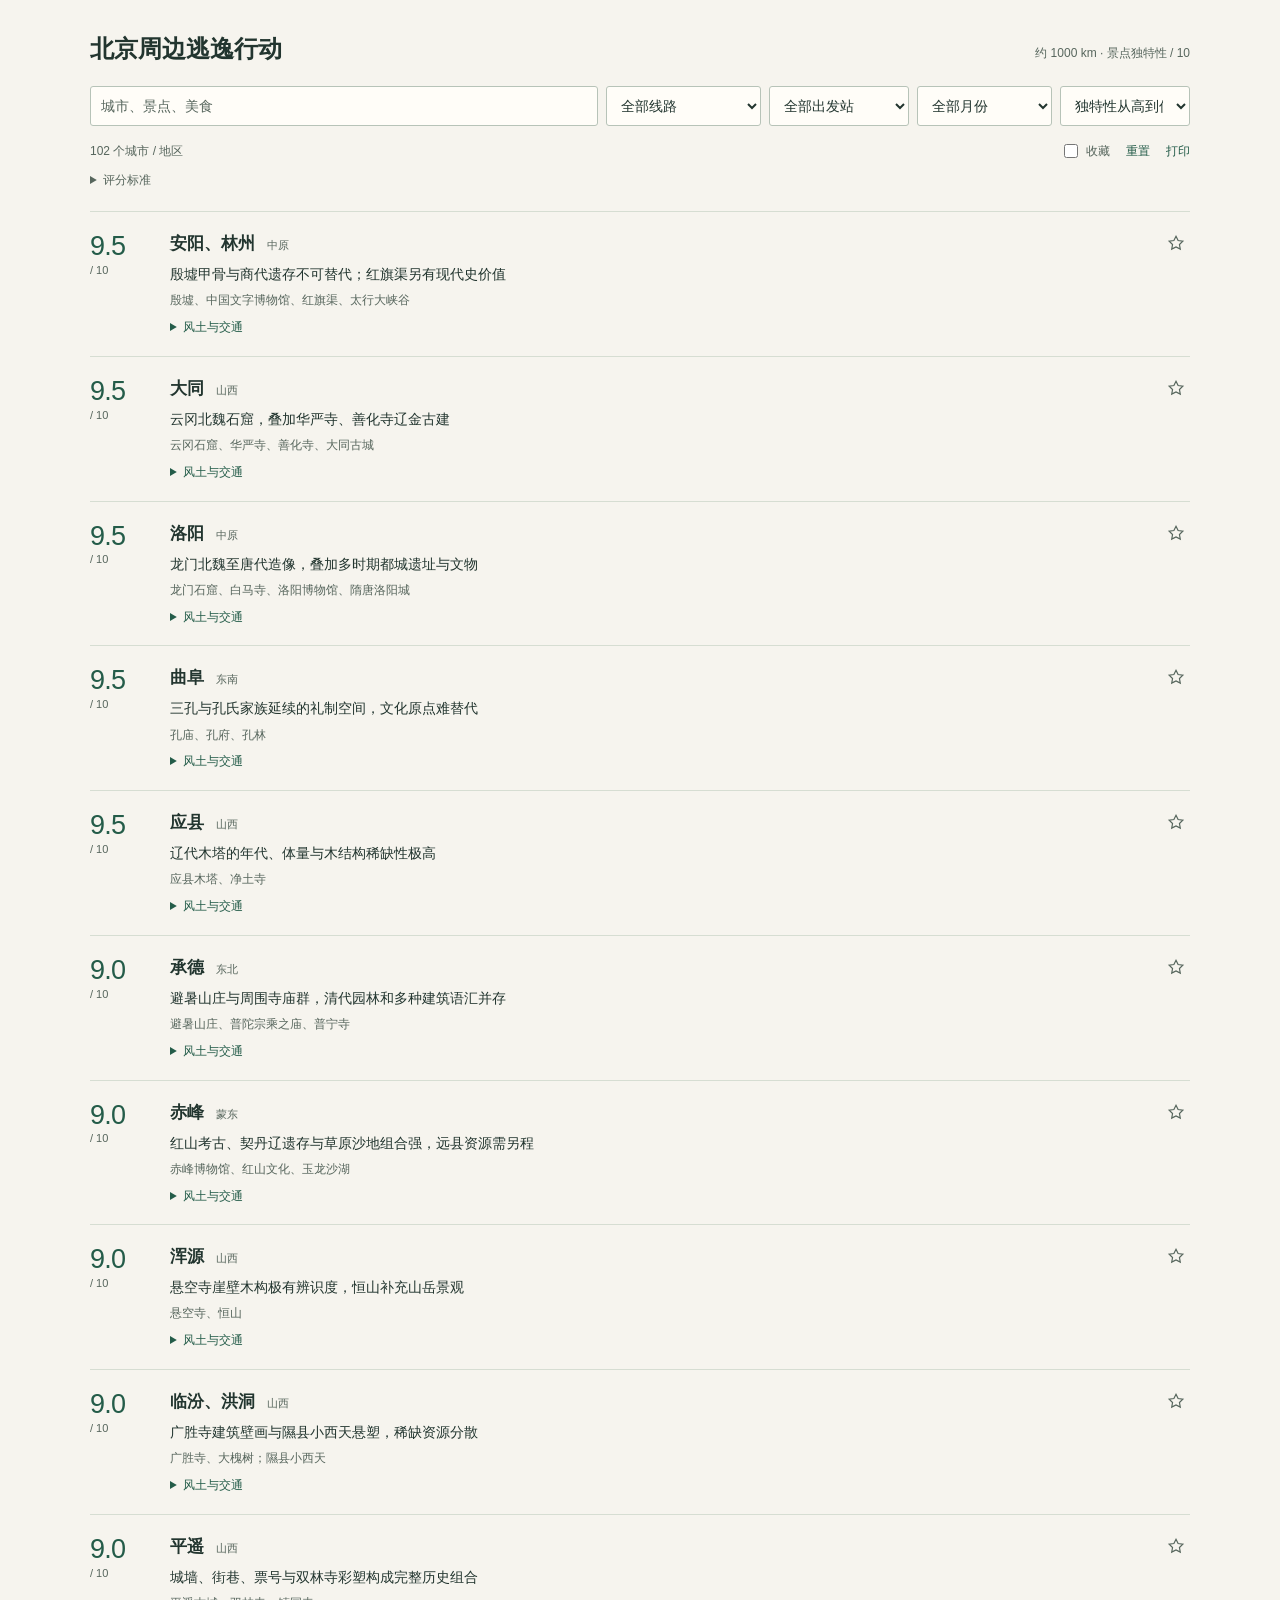
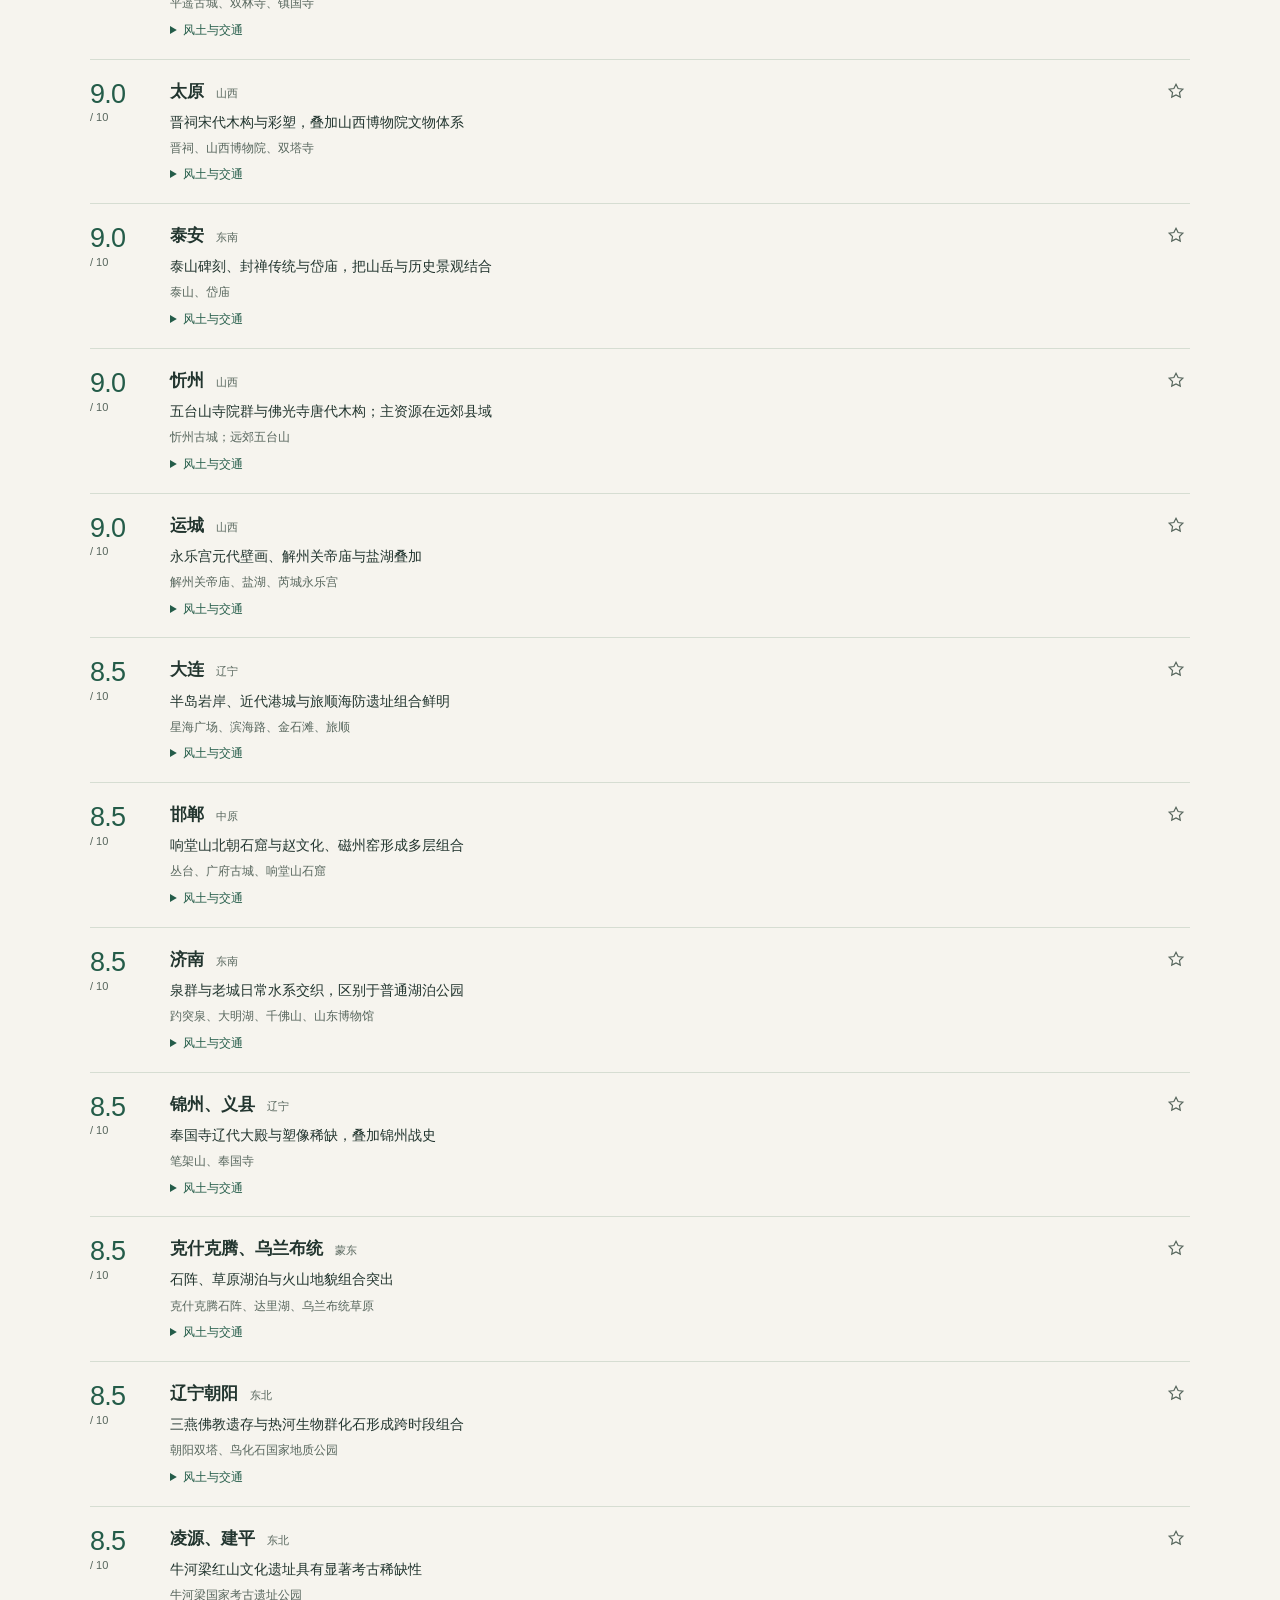
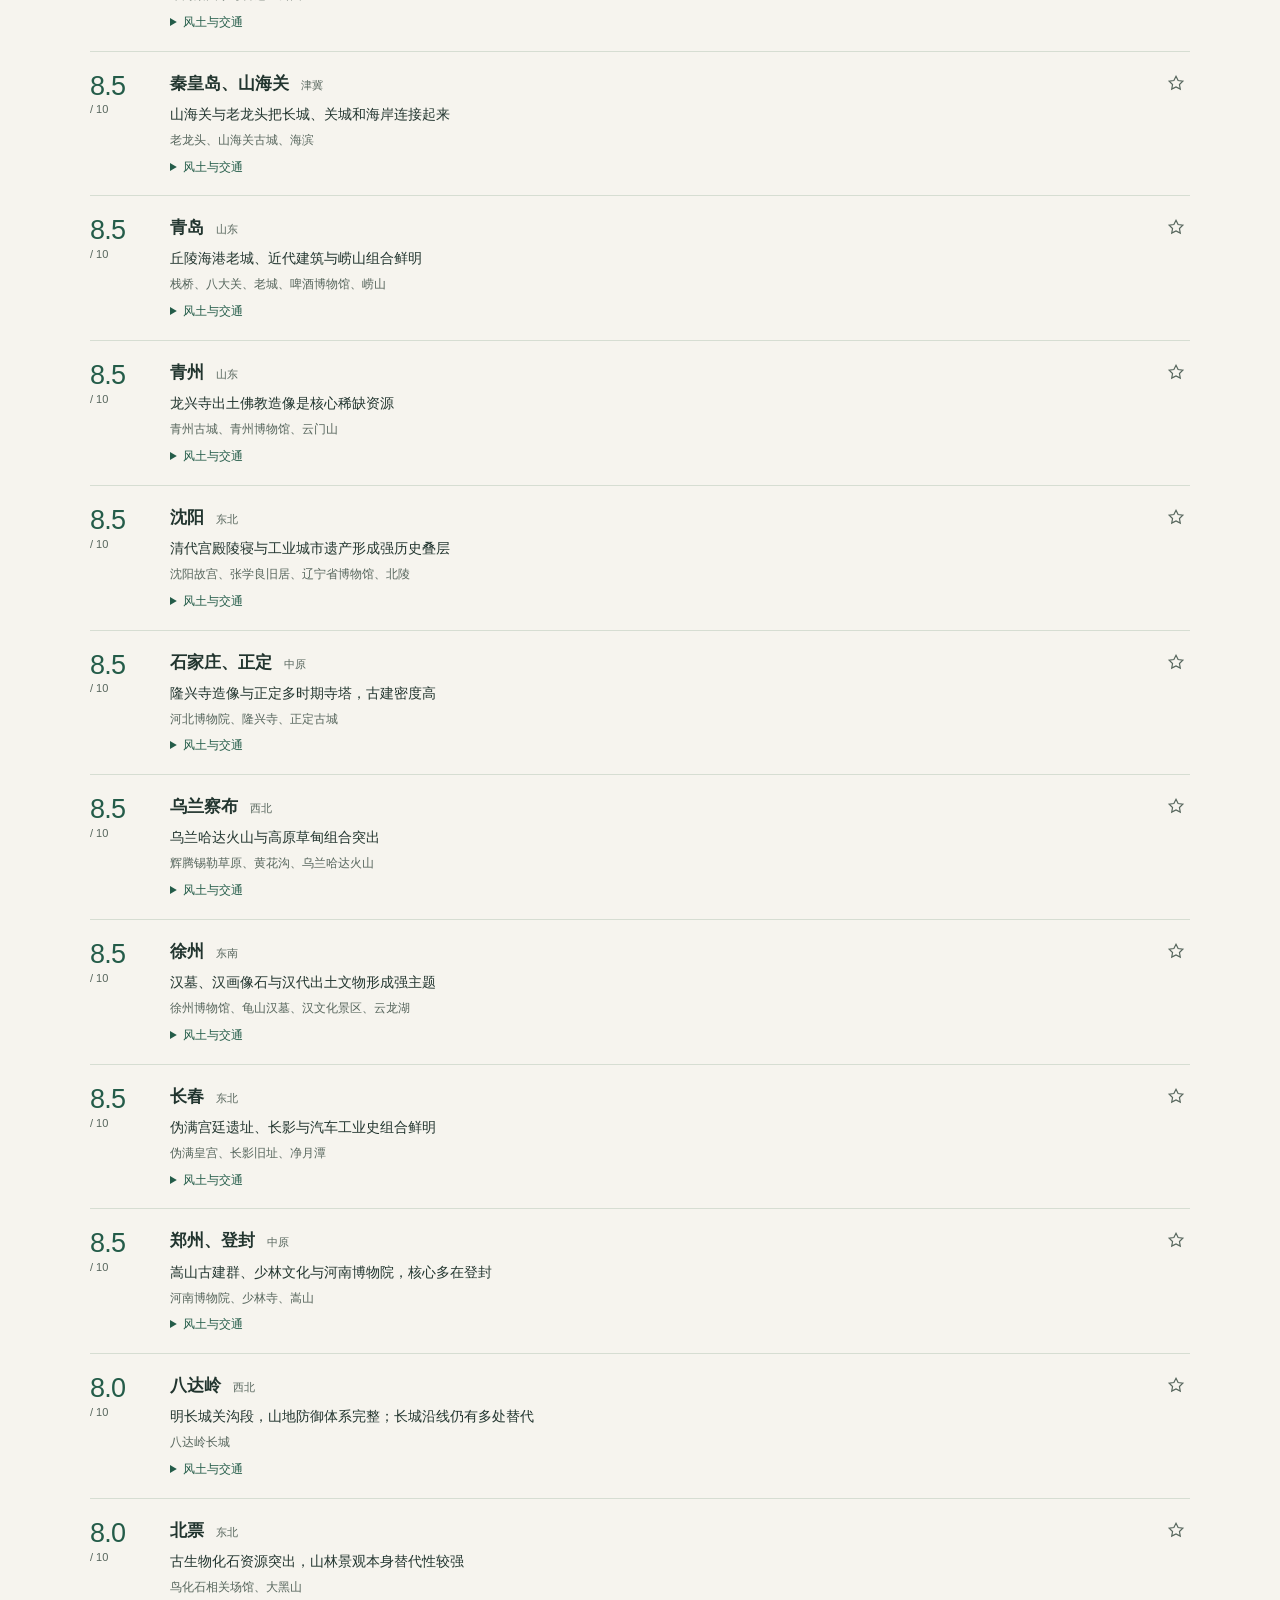
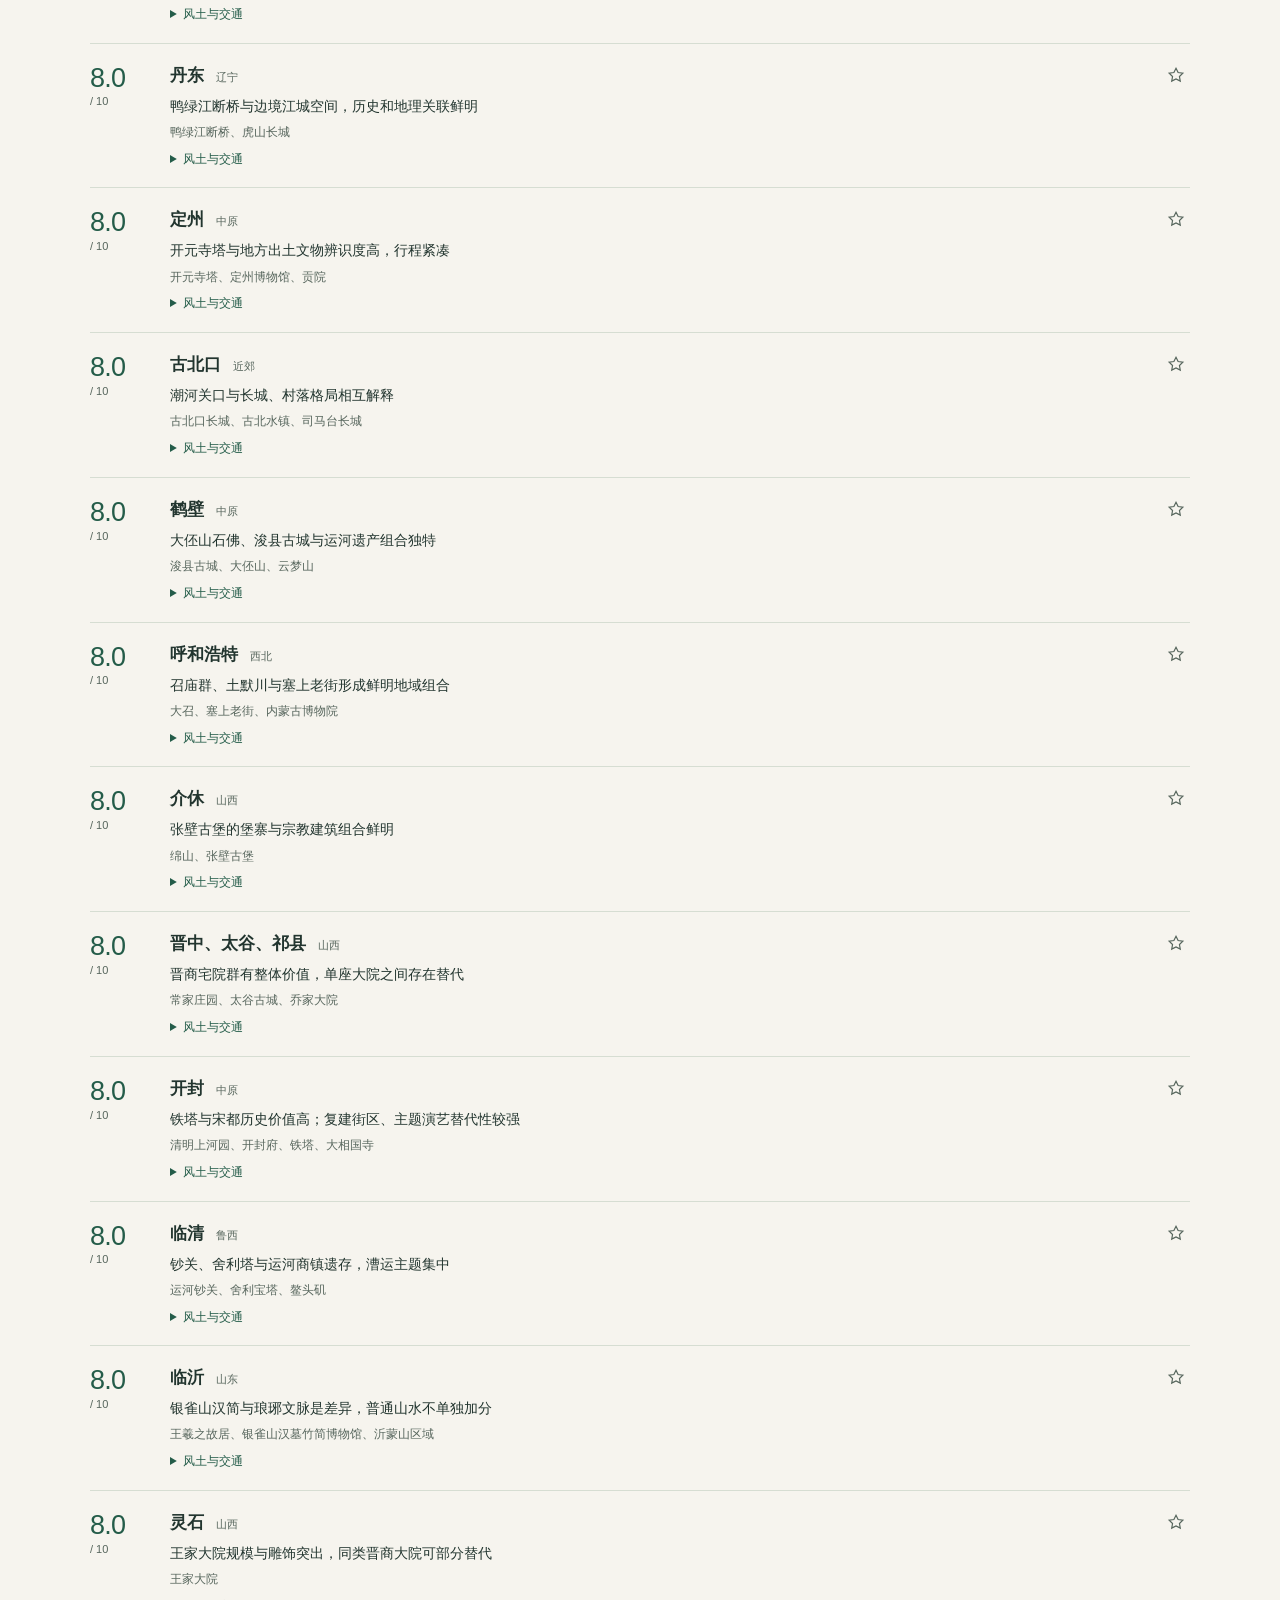
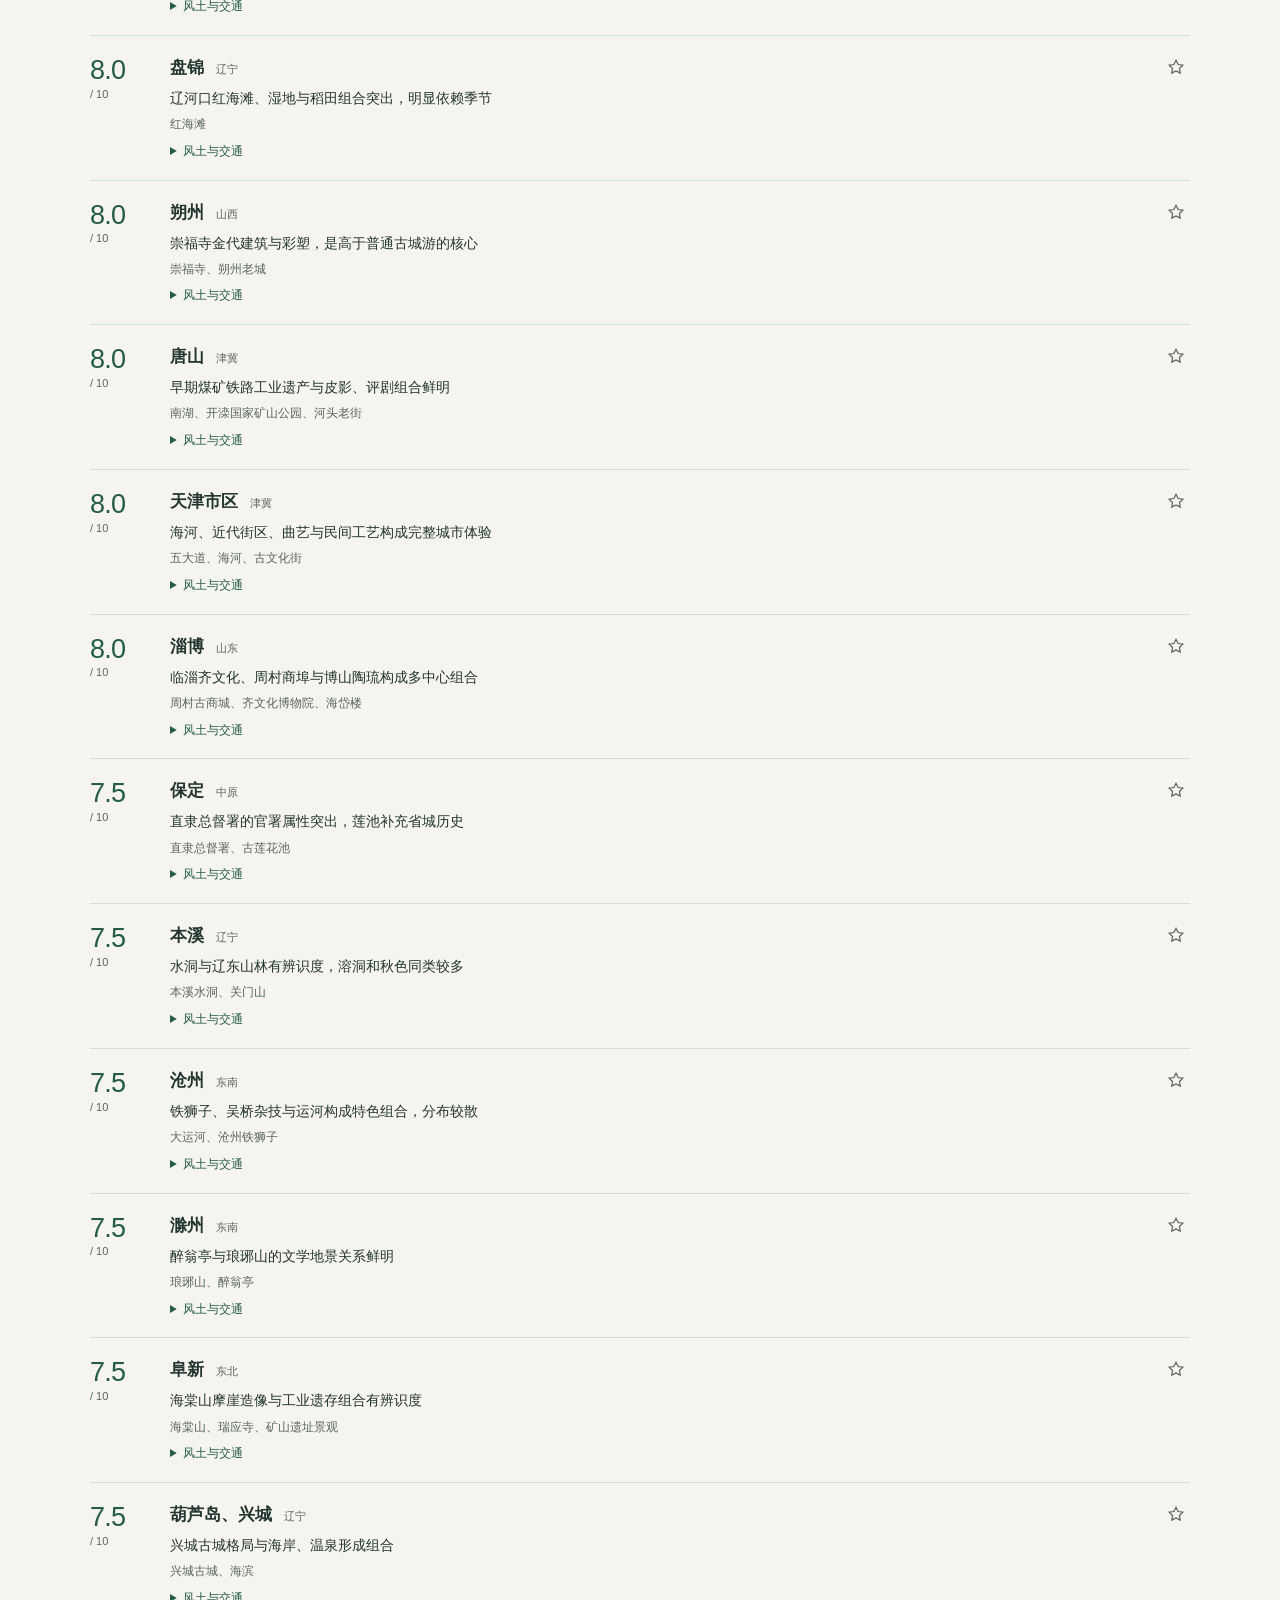
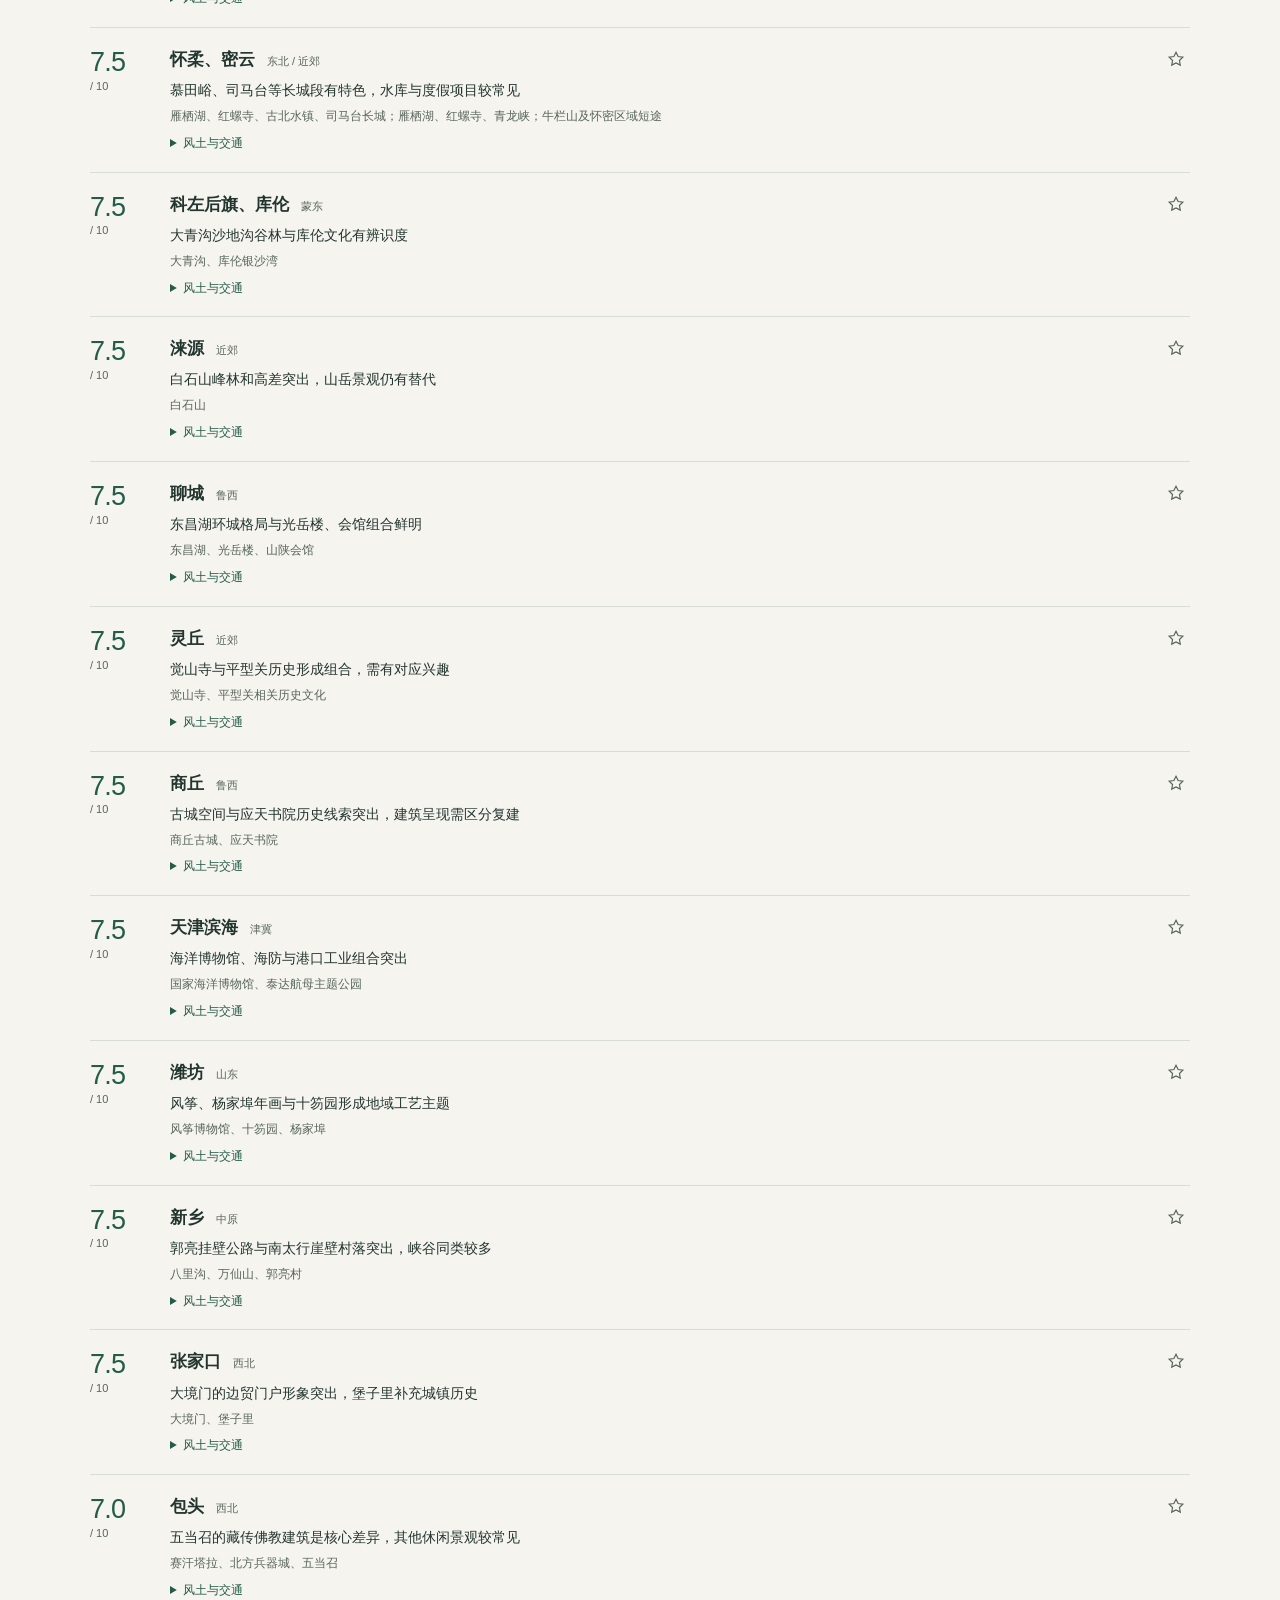
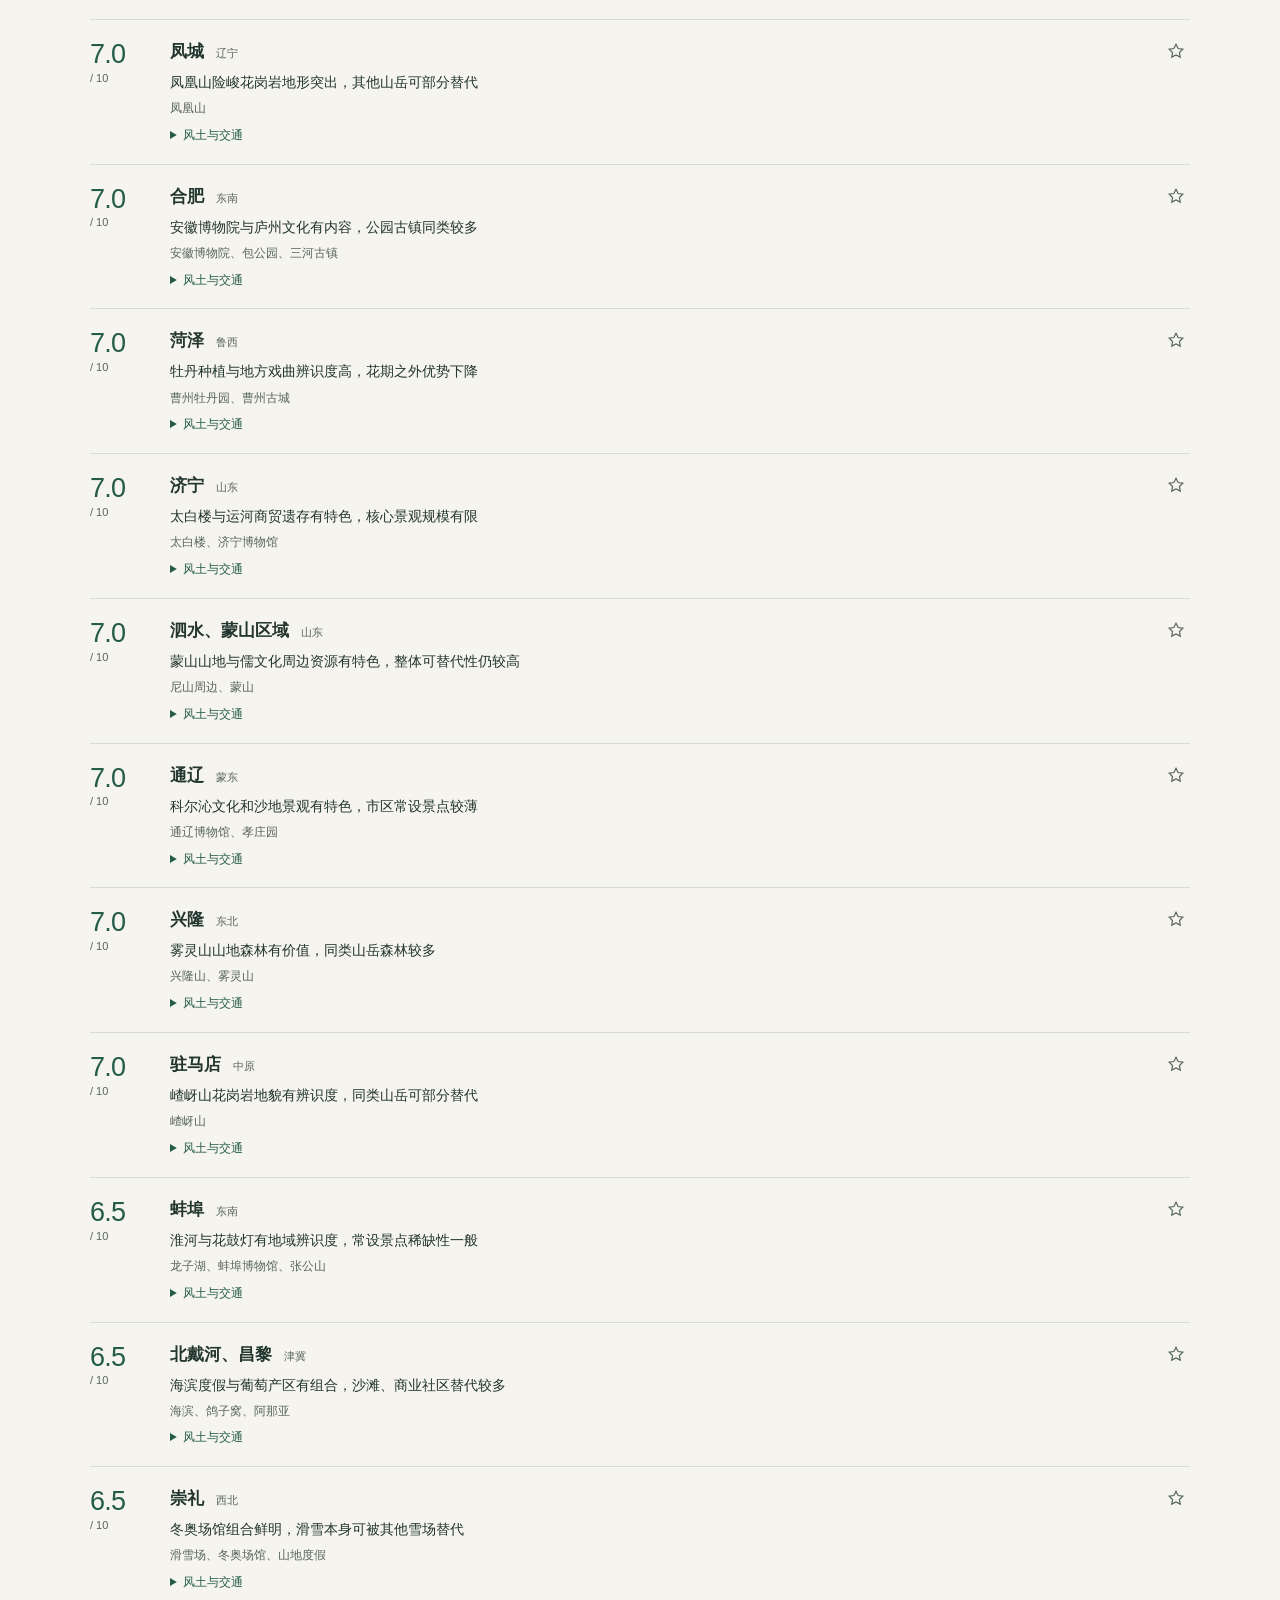
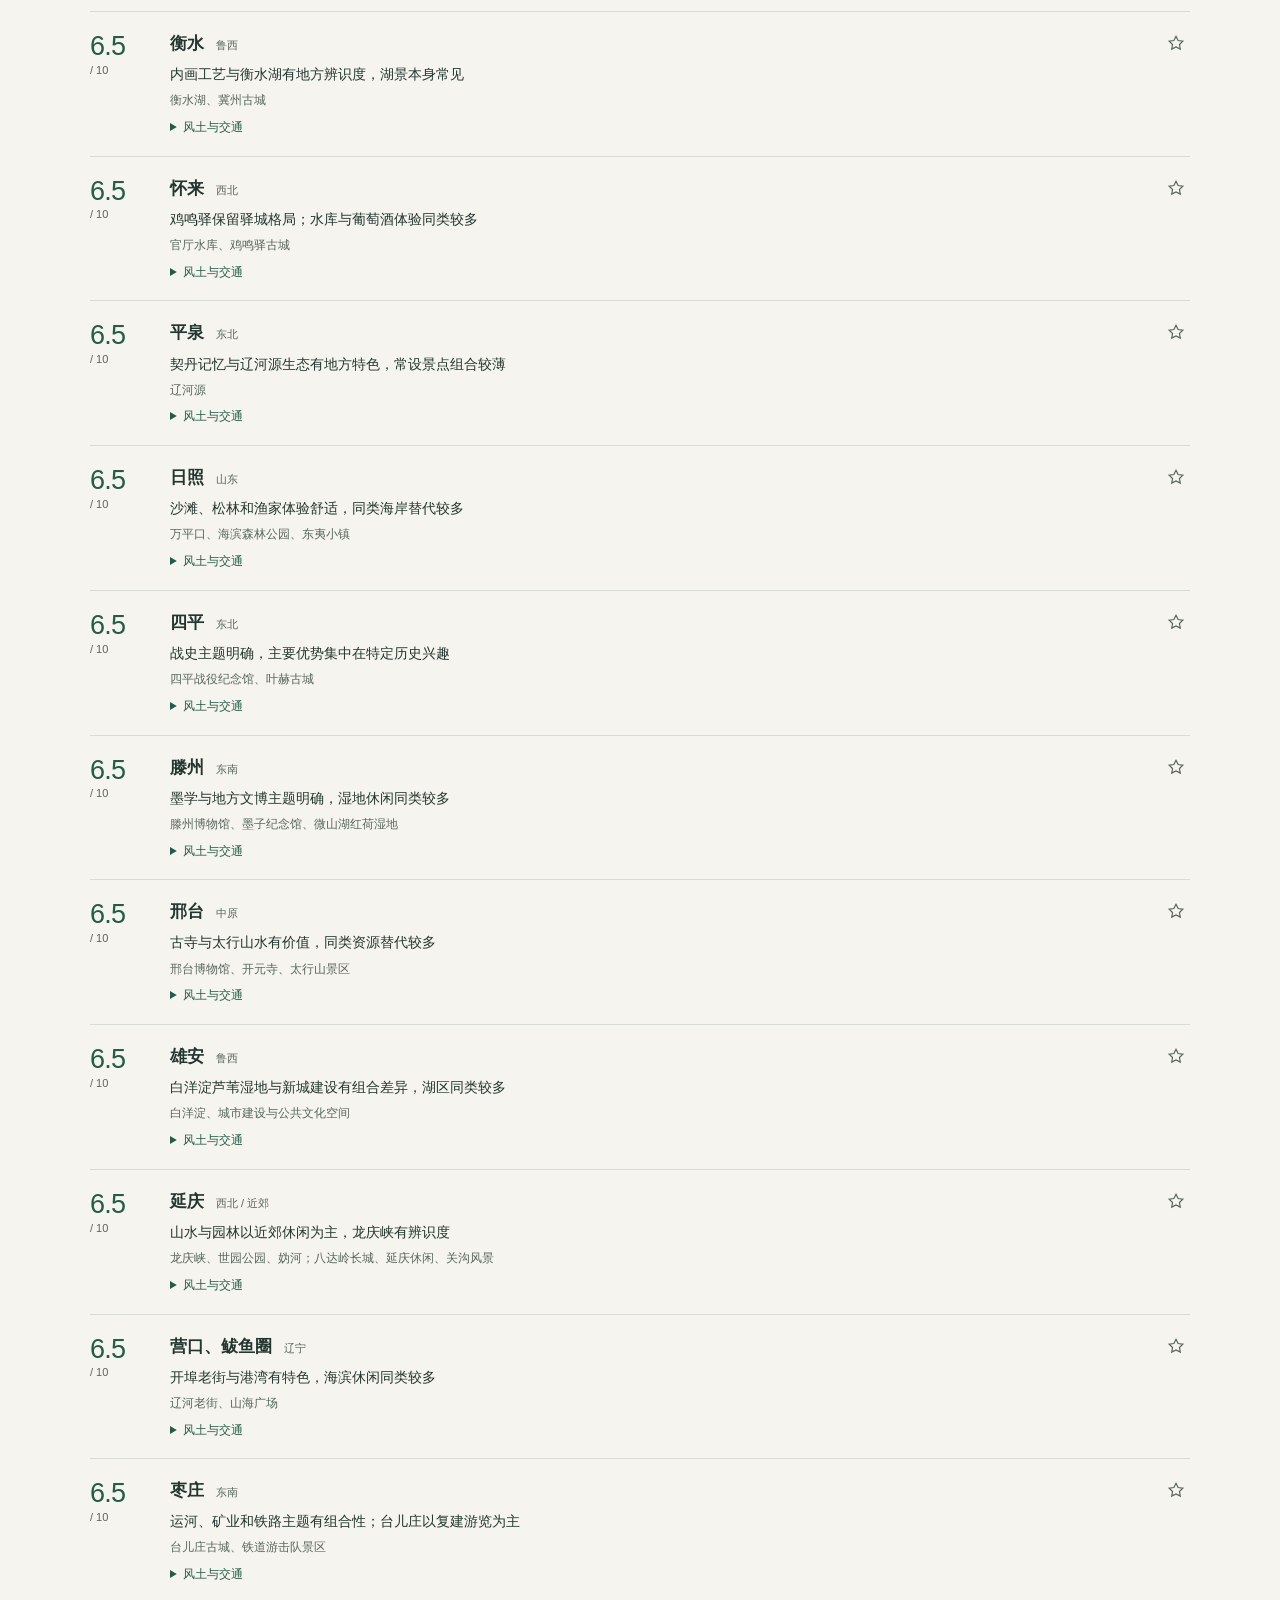
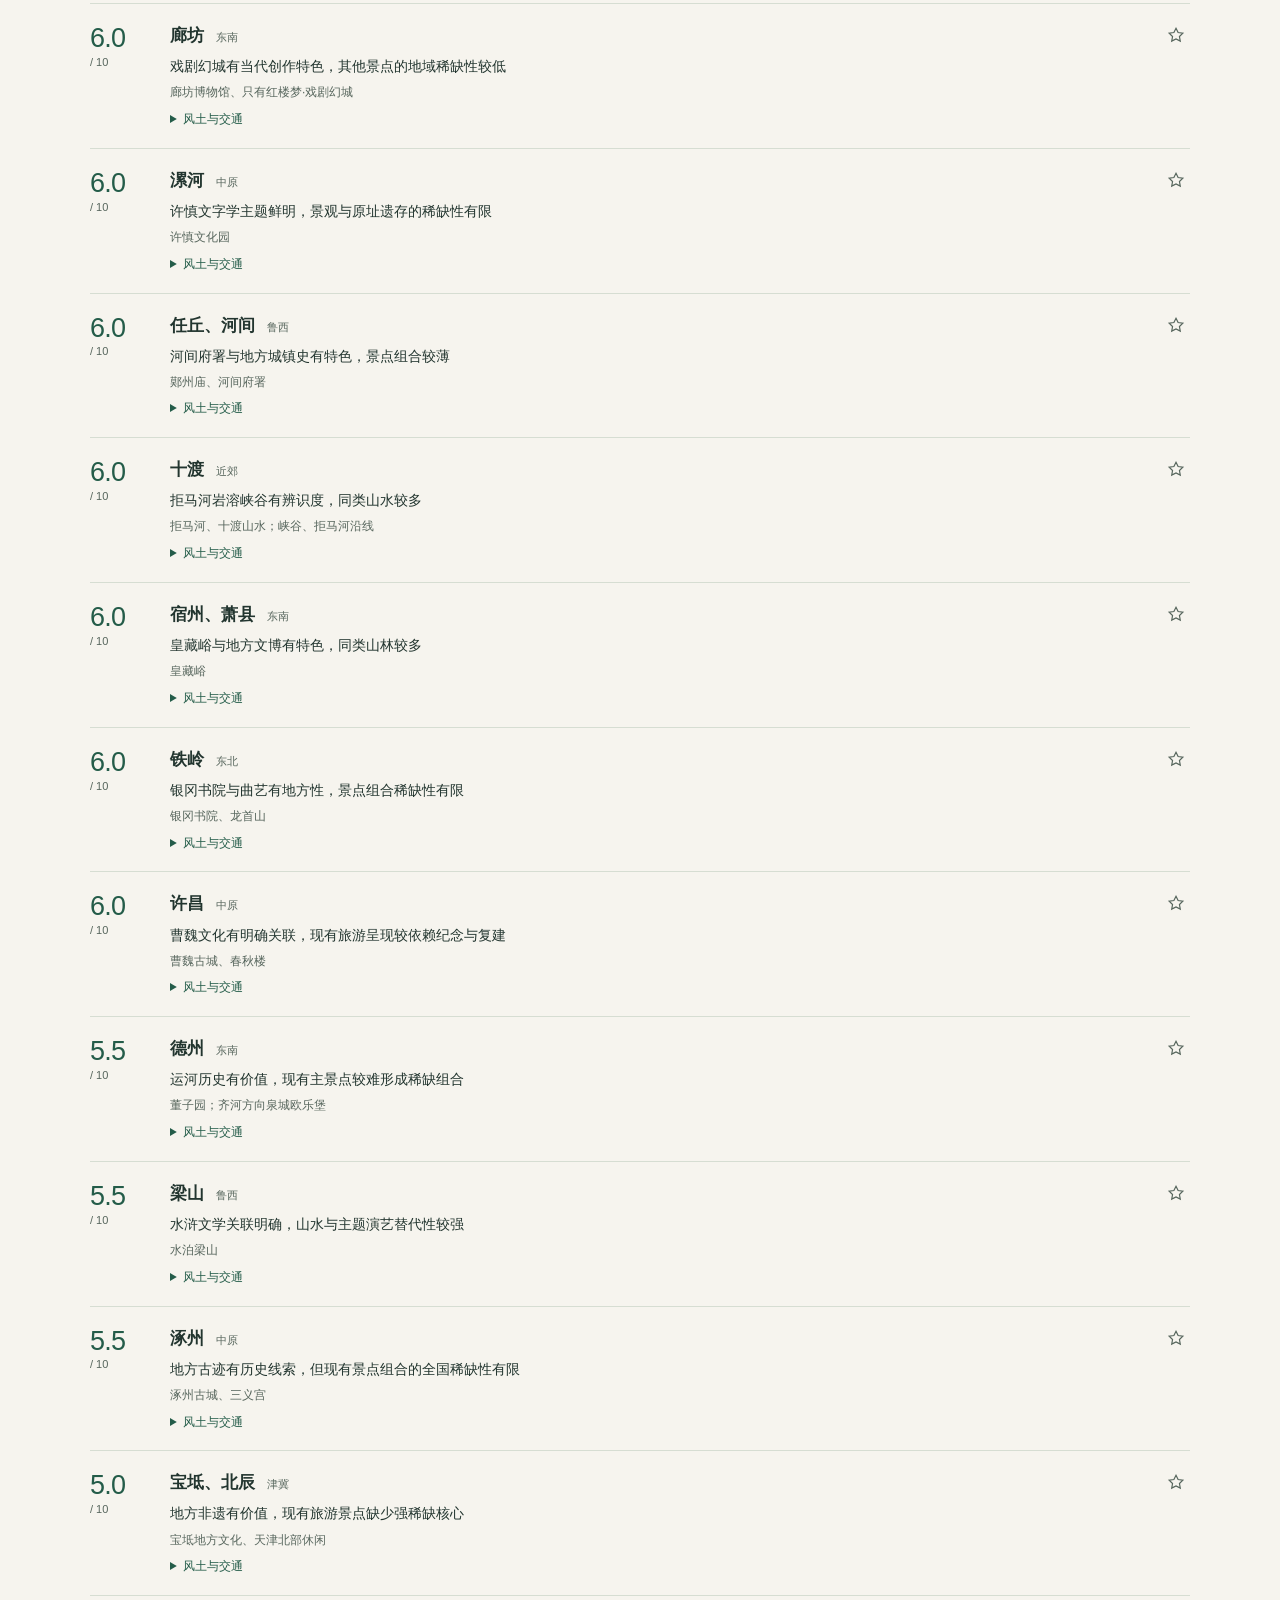
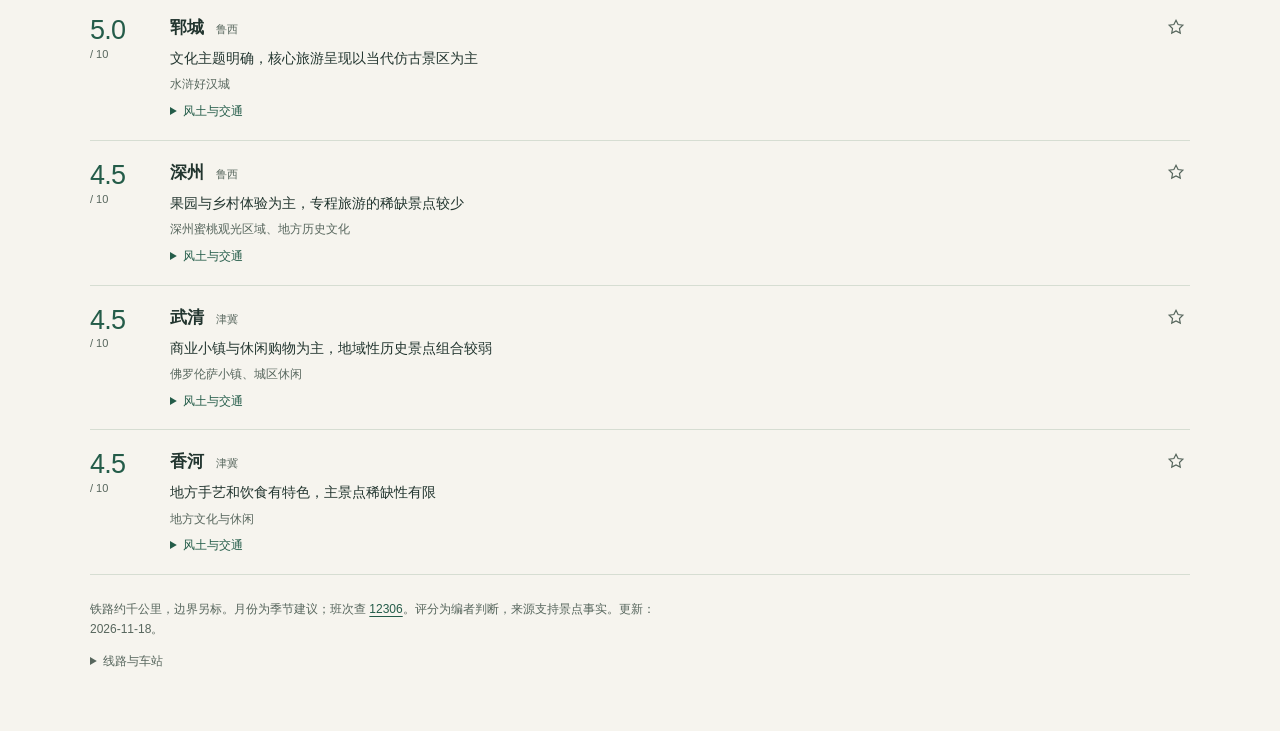
==== index.html @ 6886456e "Publish Beijing Escape Plan travel guide" ====
<!doctype html>
<html lang="zh-CN"><head><meta charset="utf-8"><meta name="viewport" content="width=device-width,initial-scale=1"><title>北京周边逃逸行动 · 景点评分</title><style>
:root{--paper:#f6f4ee;--ink:#22352f;--muted:#57665d;--line:#d6ddd2;--green:#245c49}*{box-sizing:border-box}body{margin:0;background:var(--paper);color:var(--ink);font:14px/1.65 "Microsoft YaHei","PingFang SC",sans-serif}::selection{background:#c7dfb9}a{color:var(--green);text-underline-offset:3px}button,input,select{font:inherit;color:inherit}button{cursor:pointer}button:focus-visible,a:focus-visible,input:focus-visible,select:focus-visible,summary:focus-visible{outline:2px solid #995024;outline-offset:3px}main{max-width:1160px;padding:32px 30px 60px;margin:auto}header{display:flex;align-items:baseline;justify-content:space-between;gap:12px;margin-bottom:20px}h1{font-size:24px;line-height:1.4;margin:0;font-weight:600}header p{color:var(--muted);font-size:12px;margin:0;white-space:nowrap}.filters{display:grid;grid-template-columns:minmax(180px,1fr) 155px 140px 135px 130px;gap:8px}input,select{width:100%;min-width:0;height:40px;border:1px solid #b7c3b8;border-radius:3px;padding:0 10px;background:#fffdf8}input::placeholder{color:var(--muted)}.bar{display:flex;gap:16px;align-items:center;justify-content:space-between;margin:12px 0 6px;color:var(--muted);font-size:12px}.actions{display:flex;align-items:center;gap:16px;flex-wrap:wrap}.actions button{background:none;border:0;padding:4px 0;color:var(--green)}.actions label{display:flex;align-items:center;gap:5px}.actions input{width:14px;height:14px;accent-color:var(--green)}.method{margin:0 0 20px;color:var(--muted);font-size:12px}.method summary{cursor:pointer;width:fit-content}.method p{max-width:80ch;margin:10px 0}.results{border-top:1px solid var(--line)}.place{display:grid;grid-template-columns:64px minmax(0,1fr) 28px;gap:16px;padding:18px 0;border-bottom:1px solid var(--line)}.score{font-size:27px;line-height:1.25;font-variant-numeric:tabular-nums;letter-spacing:-.03em;color:var(--green)}.score small{display:block;font-size:11px;color:var(--muted);letter-spacing:0}.heading{display:flex;gap:12px;align-items:baseline;flex-wrap:wrap}.heading h2{font-size:17px;margin:0;font-weight:600}.heading span{font-size:11px;color:var(--muted)}.reason{margin:5px 0;color:var(--ink)}.sights{font-size:12px;color:var(--muted);margin:4px 0}.star{border:0;background:none;color:var(--muted);width:28px;height:32px;padding:4px}.star svg{width:18px;height:18px;fill:none;stroke:currentColor;stroke-width:1.6}.star[aria-pressed=true]{color:var(--green)}.star[aria-pressed=true] svg{fill:currentColor}.detail{margin-top:7px;font-size:12px}.detail>summary{color:var(--green);cursor:pointer;width:fit-content}.facts{display:grid;grid-template-columns:1fr 1fr;gap:12px 24px;margin:14px 0}.facts div{min-width:0}.facts dt{color:var(--muted);margin-bottom:3px;font-size:11px}.facts dd{margin:0}.transport{padding:10px 0;border-top:1px solid var(--line);color:var(--muted)}.transport p{margin:4px 0}.refs{margin:10px 0 0;color:var(--muted)}.refs a{margin-right:12px;display:inline-block}.edge{color:#874b26}.empty{padding:40px 0;text-align:center;color:var(--muted)}footer{font-size:12px;color:var(--muted);margin-top:25px}footer details{margin-top:12px}footer summary{cursor:pointer;width:fit-content}.station-list{display:grid;grid-template-columns:1fr 1fr;gap:10px 24px;margin:15px 0}footer p{max-width:85ch}.route-line{margin:10px 0}.route-line strong{display:block}button,summary{touch-action:manipulation}[hidden]{display:none!important}
@media(max-width:850px){.filters{grid-template-columns:repeat(2,minmax(0,1fr))}.filters input{grid-column:1/-1}.filters select:last-child{grid-column:1/-1}.bar{align-items:start}.actions{gap:10px}main{padding:24px 20px 40px}}
@media(max-width:520px){main{padding:20px 16px 35px}header{display:block}h1{font-size:21px}header p{margin-top:5px}.place{grid-template-columns:45px minmax(0,1fr) 24px;gap:10px;padding:16px 0}.score{font-size:24px}.heading h2{font-size:16px}.heading{gap:4px 10px}.reason{font-size:13px}.facts,.station-list{grid-template-columns:1fr}.bar{gap:8px;flex-wrap:wrap}.actions{gap:12px}.sights{line-height:1.8}}
@media print{main{padding:0}.filters,.bar,.star,.method{display:none}.place{break-inside:avoid}.score{font-size:22px}.detail{font-size:11px}footer{font-size:10px}body{background:#fff}}
</style></head><body><main><header><h1>北京周边逃逸行动</h1><p>约 1000 km · 景点独特性 / 10</p></header>
<div class="filters"><input id="q" type="search" aria-label="搜索城市、景点、美食" placeholder="城市、景点、美食"><select id="route" aria-label="线路"><option value="">全部线路</option></select><select id="station" aria-label="北京出发站"><option value="">全部出发站</option></select><select id="month" aria-label="建议出游月份"><option value="">全部月份</option></select><select id="sort" aria-label="排序"><option value="score">独特性从高到低</option><option value="route">按线路排列</option><option value="name">按城市名称</option></select></div>
<div class="bar"><span id="count" role="status" aria-live="polite" tabindex="-1"></span><div class="actions"><label><input id="saved" type="checkbox">收藏</label><button id="reset">重置</button><button id="print">打印</button></div></div>
<details class="method"><summary>评分标准</summary><p>主观评分：看景点稀缺性、原真性与地域辨识度。9—10：很难替代；7—8.5：特色鲜明；5—6.5：同类较多；低于 5：以通用休闲为主。评价范围为本条所列景点，含注明的远郊县域。</p></details>
<div class="results" id="results"></div>
<footer><p>铁路约千公里，边界另标。月份为季节建议；班次查 <a href="https://www.12306.cn/" target="_blank" rel="noopener">12306</a>。评分为编者判断，来源支持景点事实。更新：2026-11-18。</p><details><summary>线路与车站</summary><div id="route-guide"></div><div class="station-list" id="station-guide"></div></details></footer></main>
<script>
const DATA={"updated":"2026-11-18","entries":[{"id":"八达岭","name":"八达岭","aliases":["八达岭"],"score":8.0,"reason":"明长城关沟段，山地防御体系完整；长城沿线仍有多处替代","sights":"八达岭长城","stations":["北京北","清河"],"routes":[0],"stops":["八达岭长城"],"tags":["长城"],"note":"","edge":"","months":[4,5,9,10],"zone":"燕山","fields":{"geo":"关沟山地通道","history":"明长城关隘体系","culture":"","custom":"","food":""},"refs":[["长城历史与文化价值 · 联合国教科文组织","https://whc.unesco.org/en/list/438"]]},{"id":"延庆","name":"延庆","aliases":["延庆","八达岭、延庆"],"score":6.5,"reason":"山水与园林以近郊休闲为主，龙庆峡有辨识度","sights":"龙庆峡、世园公园、妫河；八达岭长城、延庆休闲、关沟风景","stations":["北京北","清河","北京丰台"],"routes":[0,10],"stops":["延庆站 · 京张支线","南口起乘 S2，或京张高铁"],"tags":["山水","长城"],"note":"S2 与高铁的车站、票制不同。","edge":"","months":[4,5,6,9,10],"zone":"燕山","fields":{"geo":"山间盆地与妫水河","history":"长城边地、交通通道与近代京张铁路","culture":"","custom":"","food":""},"refs":[["长城历史与文化价值 · 联合国教科文组织","https://whc.unesco.org/en/list/438"]]},{"id":"怀来","name":"怀来","aliases":["怀来"],"score":6.5,"reason":"鸡鸣驿保留驿城格局；水库与葡萄酒体验同类较多","sights":"官厅水库、鸡鸣驿古城","stations":["北京北","清河"],"routes":[0],"stops":["东花园北、怀来"],"tags":["山水","古城"],"note":"景点分散，按目的地选择下车站。","edge":"","months":[5,6,9,10],"zone":"张北","fields":{"geo":"洋河、桑干河汇入官厅水库一带","history":"鸡鸣驿是观察驿传、商旅行路的入口","culture":"","custom":"","food":"怀涿葡萄酒"},"refs":[["怀涿盆地葡萄酒产区 · 工业和信息化部","https://www.miit.gov.cn/zwgk/zcwj/wjfb/tz/art/2025/art_9649be20ff964d0cb8b1b8eaed818ca4.html"],["张家口各县食品类非遗展销 · 长城网","https://zjk.hebccw.cn/system/2025/09/09/102102168.shtml"]]},{"id":"张家口","name":"张家口","aliases":["张家口"],"score":7.5,"reason":"大境门的边贸门户形象突出，堡子里补充城镇历史","sights":"大境门、堡子里","stations":["北京北","清河"],"routes":[0],"stops":["张家口"],"tags":["长城","古城"],"note":"","edge":"","months":[6,7,8,9],"zone":"张北","fields":{"geo":"坝上高原与坝下河谷相接","history":"大境门与边贸、长城沿线交流密切相关","culture":"","custom":"蔚县剪纸、打树花（蔚县）","food":"莜面、羊肉"},"refs":[["张家口各县食品类非遗展销 · 长城网","https://zjk.hebccw.cn/system/2025/09/09/102102168.shtml"],["河北非遗项目及所属县域 · 河北省文旅厅","https://whly.hebei.gov.cn/c/2019-10-09/558916.html"]]},{"id":"崇礼","name":"崇礼","aliases":["崇礼"],"score":6.5,"reason":"冬奥场馆组合鲜明，滑雪本身可被其他雪场替代","sights":"滑雪场、冬奥场馆、山地度假","stations":["北京北","清河"],"routes":[0],"stops":["太子城、崇礼 · 支线"],"tags":["滑雪","山水"],"note":"","edge":"","months":[1,2,3,6,7,8,12],"zone":"张北","fields":{"geo":"坝上坝下过渡山地","history":"传统山地村落与冬奥建设","culture":"冬奥场馆、山地运动","custom":"","food":""},"refs":[["张家口各县食品类非遗展销 · 长城网","https://zjk.hebccw.cn/system/2025/09/09/102102168.shtml"]]},{"id":"乌兰察布","name":"乌兰察布","aliases":["乌兰察布"],"score":8.5,"reason":"乌兰哈达火山与高原草甸组合突出","sights":"辉腾锡勒草原、黄花沟、乌兰哈达火山","stations":["北京北","清河"],"routes":[0],"stops":["乌兰察布"],"tags":["草原","山水"],"note":"草原、火山远离市区，需安排汽车段。","edge":"","months":[6,7,8,9],"zone":"蒙中","fields":{"geo":"高原草甸、火山与湖盆并存","history":"察哈尔文化与走西口带来的农牧交流","culture":"","custom":"莜面制作","food":"莜面、丰镇月饼、卓资熏鸡"},"refs":[["乌兰察布莜面、月饼与烧麦 · 内蒙古新闻网","https://m.nmgnews.com.cn/msxw/system/2025/03/24/030120000.shtml"],["内蒙古十二盟市风味 · 人民网","https://nm.people.com.cn/n2/2020/0728/c196667-34188354.html"]]},{"id":"呼和浩特","name":"呼和浩特","aliases":["呼和浩特"],"score":8.0,"reason":"召庙群、土默川与塞上老街形成鲜明地域组合","sights":"大召、塞上老街、内蒙古博物院","stations":["北京北","清河"],"routes":[0],"stops":["呼和浩特东、呼和浩特"],"tags":["古建","博物馆"],"note":"","edge":"","months":[5,6,7,8,9,10],"zone":"蒙中","fields":{"geo":"大青山南麓、土默川平原","history":"归化城、绥远城与边地商贸","culture":"召庙文化与农牧交往","custom":"烧麦早餐、奶茶食俗","food":"烧麦、羊杂、焙子、奶茶"},"refs":[["青城美食分类 · 呼和浩特日报","https://static.0471tv.org.cn/rb/pc/con/202306/27/content_30345.html"]]},{"id":"包头","name":"包头","aliases":["包头"],"score":7.0,"reason":"五当召的藏传佛教建筑是核心差异，其他休闲景观较常见","sights":"赛汗塔拉、北方兵器城、五当召","stations":["北京北","清河"],"routes":[0],"stops":["包头、包头东"],"tags":["草原","古建","博物馆"],"note":"五当召在远郊，需另行接驳。","edge":"","months":[5,6,7,8,9],"zone":"蒙中","fields":{"geo":"阴山南侧、黄河沿岸","history":"东河老城、商贸通道与现代工业建设","culture":"黄河商贸与工业城市","custom":"老茶汤制作","food":"老茶汤、莜面"},"refs":[["内蒙古十二盟市风味 · 人民网","https://nm.people.com.cn/n2/2020/0728/c196667-34188354.html"]]},{"id":"大同","name":"大同","aliases":["大同"],"score":9.5,"reason":"云冈北魏石窟，叠加华严寺、善化寺辽金古建","sights":"云冈石窟、华严寺、善化寺、大同古城","stations":["北京北","清河","北京西","北京丰台"],"routes":[1],"stops":["大同南"],"tags":["古建","石窟","古城"],"note":"","edge":"","months":[5,6,7,8,9,10],"zone":"晋地","fields":{"geo":"晋北盆地","history":"北魏平城与辽金西京","culture":"北朝佛教造像、辽金寺院艺术","custom":"","food":"刀削面、什锦火锅、盐煎羊肉"},"refs":[["云冈佛教艺术 · 联合国教科文组织","https://whc.unesco.org/en/list/1039/"],["晋北非遗美食与文化景观 · 大同市文旅局","https://www.dt.gov.cn/dtszf/bumdtq/202602/929149a1788143308ab996ea455fe52e.shtml"]]},{"id":"浑源","name":"浑源","aliases":["浑源"],"score":9.0,"reason":"悬空寺崖壁木构极有辨识度，恒山补充山岳景观","sights":"悬空寺、恒山","stations":["北京北","清河","北京西","北京丰台"],"routes":[1],"stops":["大同等站转汽车"],"tags":["古建","山水"],"note":"浑源不在大同市区，需县际汽车接驳。","edge":"","months":[5,6,9,10],"zone":"晋地","fields":{"geo":"恒山山麓盆地","history":"悬空寺、恒山与浑源古城形成山城寺相连格局","culture":"","custom":"","food":"浑源凉粉"},"refs":[["晋北非遗美食与文化景观 · 大同市文旅局","https://www.dt.gov.cn/dtszf/bumdtq/202602/929149a1788143308ab996ea455fe52e.shtml"]]},{"id":"应县","name":"应县","aliases":["应县"],"score":9.5,"reason":"辽代木塔的年代、体量与木结构稀缺性极高","sights":"应县木塔、净土寺","stations":["北京北","清河","北京西","北京丰台"],"routes":[1],"stops":["应县西"],"tags":["古建"],"note":"","edge":"","months":[5,6,9,10],"zone":"晋地","fields":{"geo":"桑干河流域平原与恒山北麓山地相接","history":"木塔是理解辽代木构的重要实物","culture":"","custom":"","food":""},"refs":[["应县木塔结构 · 中科院力学所","https://imech.cas.cn/science/lxyd/syjh/202505/t20250519_7689883.html"],["晋北非遗美食与文化景观 · 大同市文旅局","https://www.dt.gov.cn/dtszf/bumdtq/202602/929149a1788143308ab996ea455fe52e.shtml"]]},{"id":"朔州","name":"朔州","aliases":["朔州"],"score":8.0,"reason":"崇福寺金代建筑与彩塑，是高于普通古城游的核心","sights":"崇福寺、朔州老城","stations":["北京北","清河","北京西","北京丰台"],"routes":[1],"stops":["朔州东"],"tags":["古建","古城"],"note":"","edge":"","months":[5,6,7,8,9,10],"zone":"晋地","fields":{"geo":"晋北盆地与山地交错","history":"崇福寺与长城边塞遗存可联系起来看","culture":"","custom":"","food":"莜面"},"refs":[["晋北非遗美食与文化景观 · 大同市文旅局","https://www.dt.gov.cn/dtszf/bumdtq/202602/929149a1788143308ab996ea455fe52e.shtml"]]},{"id":"忻州","name":"忻州","aliases":["忻州"],"score":9.0,"reason":"五台山寺院群与佛光寺唐代木构；主资源在远郊县域","sights":"忻州古城；远郊五台山","stations":["北京北","清河","北京西","北京丰台"],"routes":[1],"stops":["忻州西"],"tags":["古城","古建","山水"],"note":"","edge":"","months":[5,6,7,8,9],"zone":"晋地","fields":{"geo":"忻定盆地向北接雁门通道","history":"边关、古城与佛教名山是三条不同线索","culture":"","custom":"五台山朝山传统","food":""},"refs":[["晋北非遗美食与文化景观 · 大同市文旅局","https://www.dt.gov.cn/dtszf/bumdtq/202602/929149a1788143308ab996ea455fe52e.shtml"],["五台山文化景观 · 联合国教科文组织","https://whc.unesco.org/en/list/1279"]]},{"id":"太原","name":"太原","aliases":["太原"],"score":9.0,"reason":"晋祠宋代木构与彩塑，叠加山西博物院文物体系","sights":"晋祠、山西博物院、双塔寺","stations":["北京北","清河","北京西","北京丰台"],"routes":[1],"stops":["太原南、太原"],"tags":["古建","博物馆"],"note":"晋祠位于远郊，留足交通时间。","edge":"","months":[4,5,6,9,10],"zone":"晋地","fields":{"geo":"汾河贯穿盆地","history":"晋阳古城与后来的府城","culture":"宋塑、山西出土文物","custom":"元宵灯会","food":"头脑、老鼠窟元宵、蒸饺"},"refs":[["太原非遗美食与元宵线路 · 政府转载山西日报","https://www.jcgov.gov.cn/dtxx/sxyw/202603/t20260302_2325524.shtml"]]},{"id":"晋中、太谷、祁县","name":"晋中、太谷、祁县","aliases":["晋中、太谷、祁县"],"score":8.0,"reason":"晋商宅院群有整体价值，单座大院之间存在替代","sights":"常家庄园、太谷古城、乔家大院","stations":["北京北","清河","北京西","北京丰台"],"routes":[1],"stops":["晋中、太谷西、祁县东等"],"tags":["古建","古城"],"note":"几个县市分散，按景点选择下车站。","edge":"","months":[4,5,9,10],"zone":"晋地","fields":{"geo":"太原盆地南部","history":"明清晋商、商号和家族宅院","culture":"","custom":"太谷饼制作、晋中花馍","food":"太谷饼"},"refs":[["晋中面食与花馍礼俗 · 文化和旅游部","https://zhuanti.mct.gov.cn/fymstslvxlzs/xl_detail/9672.html"]]},{"id":"平遥","name":"平遥","aliases":["平遥"],"score":9.0,"reason":"城墙、街巷、票号与双林寺彩塑构成完整历史组合","sights":"平遥古城、双林寺、镇国寺","stations":["北京北","清河","北京西","北京丰台"],"routes":[1],"stops":["平遥古城"],"tags":["古城","古建"],"note":"","edge":"","months":[4,5,9,10],"zone":"晋地","fields":{"geo":"晋中盆地中的城墙县城","history":"明清县城格局与票号金融史","culture":"票号金融、彩塑、漆艺","custom":"推光漆器","food":"平遥牛肉、碗托"},"refs":[["平遥古城 · UNESCO","https://whc.unesco.org/en/list/812/"],["平遥推光漆器 · 中国非物质文化遗产网","https://www.ihchina.cn/Article/Index/detail?id=14359"],["晋中面食与花馍礼俗 · 文化和旅游部","https://zhuanti.mct.gov.cn/fymstslvxlzs/xl_detail/9672.html"]]},{"id":"介休","name":"介休","aliases":["介休"],"score":8.0,"reason":"张壁古堡的堡寨与宗教建筑组合鲜明","sights":"绵山、张壁古堡","stations":["北京北","清河","北京西","北京丰台"],"routes":[1],"stops":["介休东"],"tags":["山水","古建"],"note":"","edge":"","months":[4,5,9,10],"zone":"晋地","fields":{"geo":"汾河谷地与绵山山地相接","history":"张壁古堡、寺庙与传统聚落","culture":"","custom":"寒食节与介子推传说","food":"贯馅糖"},"refs":[["介休贯馅糖省级非遗项目 · 山西省政府名录","https://www.sxgp.gov.cn/xwzx_358/szfwj_1327/202305/P020230522324003109029.pdf"],["山西非遗美食 · 文化和旅游部","https://www.mct.gov.cn/wlbphone/wlbydd/xxfb/qglb/202503/t20250313_958804.html"]]},{"id":"灵石","name":"灵石","aliases":["灵石"],"score":8.0,"reason":"王家大院规模与雕饰突出，同类晋商大院可部分替代","sights":"王家大院","stations":["北京北","清河","北京西","北京丰台"],"routes":[1],"stops":["灵石东"],"tags":["古建"],"note":"","edge":"","months":[4,5,9,10],"zone":"晋地","fields":{"geo":"汾河河谷与山地通道","history":"王家大院可读明清商人家族与宅院营建","culture":"","custom":"","food":""},"refs":[["山西非遗美食 · 文化和旅游部","https://www.mct.gov.cn/wlbphone/wlbydd/xxfb/qglb/202503/t20250313_958804.html"]]},{"id":"临汾、洪洞","name":"临汾、洪洞","aliases":["临汾、洪洞"],"score":9.0,"reason":"广胜寺建筑壁画与隰县小西天悬塑，稀缺资源分散","sights":"广胜寺、大槐树；隰县小西天","stations":["北京北","清河","北京西","北京丰台"],"routes":[1],"stops":["临汾西、洪洞西"],"tags":["古建"],"note":"小西天在隰县，距临汾较远。","edge":"","months":[4,5,9,10],"zone":"晋地","fields":{"geo":"汾河盆地中南段","history":"尧文化叙事、洪洞移民记忆和寺观遗存","culture":"","custom":"洪洞大槐树祭祖","food":"晋南年馍"},"refs":[["山西非遗美食 · 文化和旅游部","https://www.mct.gov.cn/wlbphone/wlbydd/xxfb/qglb/202503/t20250313_958804.html"]]},{"id":"运城","name":"运城","aliases":["运城"],"score":9.0,"reason":"永乐宫元代壁画、解州关帝庙与盐湖叠加","sights":"解州关帝庙、盐湖、芮城永乐宫","stations":["北京北","清河","北京西","北京丰台"],"routes":[1],"stops":["运城北"],"tags":["古建","山水"],"note":"景点跨县，需汽车段；不同走法需核算里程。","edge":"边界复核","months":[4,5,9,10],"zone":"晋地","fields":{"geo":"晋南盆地、盐湖与黄河、中条山相邻","history":"河东盐业、关帝文化与永乐宫道教艺术","culture":"道教壁画与盐业","custom":"关帝文化、河东制盐","food":""},"refs":[["山西非遗美食 · 文化和旅游部","https://www.mct.gov.cn/wlbphone/wlbydd/xxfb/qglb/202503/t20250313_958804.html"]]},{"id":"涿州","name":"涿州","aliases":["涿州"],"score":5.5,"reason":"地方古迹有历史线索，但现有景点组合的全国稀缺性有限","sights":"涿州古城、三义宫","stations":["北京西","北京丰台"],"routes":[2],"stops":["涿州东等"],"tags":["古城","古建"],"note":"","edge":"","months":[4,5,9,10],"zone":"冀平","fields":{"geo":"华北平原北部","history":"古城、三国人物纪念与交通位置形成地方叙事","culture":"","custom":"","food":""},"refs":[["河北非遗项目及所属县域 · 河北省文旅厅","https://whly.hebei.gov.cn/c/2019-10-09/558916.html"]]},{"id":"保定","name":"保定","aliases":["保定"],"score":7.5,"reason":"直隶总督署的官署属性突出，莲池补充省城历史","sights":"直隶总督署、古莲花池","stations":["北京西","北京丰台"],"routes":[2],"stops":["保定东、保定"],"tags":["古建"],"note":"","edge":"","months":[4,5,9,10],"zone":"冀平","fields":{"geo":"太行山东侧平原","history":"直隶省城与近现代教育、城市发展","culture":"","custom":"","food":"驴肉火烧、槐茂酱菜"},"refs":[["河北城市美食与民俗线路 · 河北省文旅厅","https://whly.hebei.gov.cn/c/2024-12-10/579141.html"],["河北非遗项目及所属县域 · 河北省文旅厅","https://whly.hebei.gov.cn/c/2019-10-09/558916.html"]]},{"id":"定州","name":"定州","aliases":["定州"],"score":8.0,"reason":"开元寺塔与地方出土文物辨识度高，行程紧凑","sights":"开元寺塔、定州博物馆、贡院","stations":["北京西","北京丰台"],"routes":[2],"stops":["定州东、定州"],"tags":["古建","博物馆"],"note":"","edge":"","months":[4,5,9,10],"zone":"冀平","fields":{"geo":"冀中平原上的历史城邑","history":"开元寺塔、贡院体现宗教建筑与科举制度","culture":"","custom":"缂丝","food":"定州马肉"},"refs":[["马肉加工等传承人公示 · 河北省文旅厅","https://whly.hebei.gov.cn/c/2025-04-16/580544.html"]]},{"id":"石家庄、正定","name":"石家庄、正定","aliases":["石家庄、正定"],"score":8.5,"reason":"隆兴寺造像与正定多时期寺塔，古建密度高","sights":"河北博物院、隆兴寺、正定古城","stations":["北京西","北京丰台"],"routes":[2],"stops":["石家庄、正定、正定机场"],"tags":["博物馆","古建","古城"],"note":"正定机场站不在古城边，三站位置不同。","edge":"","months":[4,5,9,10],"zone":"冀平","fields":{"geo":"太行山前平原、滹沱河两岸","history":"石家庄近代铁路城市与正定历史城邑形成对照","culture":"","custom":"正定中幡；藁城宫灯在藁城","food":"金凤扒鸡、正定八大碗、马家卤鸡"},"refs":[["河北非遗项目及所属县域 · 河北省文旅厅","https://whly.hebei.gov.cn/c/2019-10-09/558916.html"]]},{"id":"邢台","name":"邢台","aliases":["邢台"],"score":6.5,"reason":"古寺与太行山水有价值，同类资源替代较多","sights":"邢台博物馆、开元寺、太行山景区","stations":["北京西","北京丰台"],"routes":[2],"stops":["邢台东等"],"tags":["博物馆","古建","山水"],"note":"","edge":"","months":[4,5,9,10],"zone":"冀平","fields":{"geo":"太行山前","history":"","culture":"","custom":"隆尧抬阁、广宗柳编","food":""},"refs":[["河北非遗项目及所属县域 · 河北省文旅厅","https://whly.hebei.gov.cn/c/2019-10-09/558916.html"]]},{"id":"邯郸","name":"邯郸","aliases":["邯郸"],"score":8.5,"reason":"响堂山北朝石窟与赵文化、磁州窑形成多层组合","sights":"丛台、广府古城、响堂山石窟","stations":["北京西","北京丰台"],"routes":[2],"stops":["邯郸东、邯郸"],"tags":["古城","石窟"],"note":"景点分散，适合分区游览。","edge":"","months":[4,5,9,10],"zone":"冀平","fields":{"geo":"太行山东麓与华北平原交接","history":"赵文化、北朝石窟与古城聚落叠加","culture":"","custom":"磁州窑、武安戏曲","food":""},"refs":[["河北非遗项目及所属县域 · 河北省文旅厅","https://whly.hebei.gov.cn/c/2019-10-09/558916.html"]]},{"id":"安阳、林州","name":"安阳、林州","aliases":["安阳、林州"],"score":9.5,"reason":"殷墟甲骨与商代遗存不可替代；红旗渠另有现代史价值","sights":"殷墟、中国文字博物馆、红旗渠、太行大峡谷","stations":["北京西","北京丰台"],"routes":[2],"stops":["安阳东等，林州转汽车"],"tags":["遗址","博物馆","山水"],"note":"林州不在安阳市区，须县际接驳。","edge":"","months":[4,5,9,10],"zone":"豫地","fields":{"geo":"安阳在山前平原","history":"商代殷墟与近现代红旗渠是不同时间层","culture":"甲骨文字与商代青铜","custom":"","food":"扁粉菜、皮渣；道口烧鸡在滑县"},"refs":[["殷墟 · UNESCO","https://whc.unesco.org/en/list/1114/"],["河南各市美食及黄河线路 · 河南日报","https://dzb.henandaily.cn/html5/2025-06/27/content_24_1745119.htm"],["中原非遗的地域分布 · 商务部知识产权网","https://ipr.mofcom.gov.cn/article/gnxw/fwzwhyc/202408/1987427.html"]]},{"id":"鹤壁","name":"鹤壁","aliases":["鹤壁"],"score":8.0,"reason":"大伾山石佛、浚县古城与运河遗产组合独特","sights":"浚县古城、大伾山、云梦山","stations":["北京西","北京丰台"],"routes":[2],"stops":["鹤壁东"],"tags":["古城","山水"],"note":"","edge":"","months":[4,5,9,10],"zone":"豫地","fields":{"geo":"淇河及太行山前地带","history":"朝歌文化与黎阳、运河仓储史线索不同","culture":"","custom":"浚县泥咕咕、古庙会","food":"浚县子馍、王桥豆腐皮、淇县懒渣"},"refs":[["河南各市美食及黄河线路 · 河南日报","https://dzb.henandaily.cn/html5/2025-06/27/content_24_1745119.htm"],["中原非遗的地域分布 · 商务部知识产权网","https://ipr.mofcom.gov.cn/article/gnxw/fwzwhyc/202408/1987427.html"]]},{"id":"新乡","name":"新乡","aliases":["新乡"],"score":7.5,"reason":"郭亮挂壁公路与南太行崖壁村落突出，峡谷同类较多","sights":"八里沟、万仙山、郭亮村","stations":["北京西","北京丰台"],"routes":[2],"stops":["新乡东等"],"tags":["山水"],"note":"高铁后仍有进山汽车路程。","edge":"","months":[4,5,9,10],"zone":"豫地","fields":{"geo":"黄河北岸平原向南太行山地过渡","history":"平原聚落、黄河水利与山地村落交通史","culture":"","custom":"","food":"红焖羊肉、原阳烩面"},"refs":[["河南各市美食及黄河线路 · 河南日报","https://dzb.henandaily.cn/html5/2025-06/27/content_24_1745119.htm"]]},{"id":"郑州、登封","name":"郑州、登封","aliases":["郑州、登封"],"score":8.5,"reason":"嵩山古建群、少林文化与河南博物院，核心多在登封","sights":"河南博物院、少林寺、嵩山","stations":["北京西","北京丰台"],"routes":[2],"stops":["郑州东、郑州，登封转汽车"],"tags":["博物馆","古建","山水"],"note":"登封不在郑州市区。","edge":"","months":[4,5,9,10],"zone":"豫地","fields":{"geo":"郑州处平原交通交汇","history":"商都遗址与嵩山寺观、书院反映不同历史层","culture":"","custom":"少林功夫、豫剧","food":"烩面、胡辣汤"},"refs":[["登封天地之中古迹 · UNESCO","https://whc.unesco.org/en/list/1305/"],["河南各市美食及黄河线路 · 河南日报","https://dzb.henandaily.cn/html5/2025-06/27/content_24_1745119.htm"],["中原非遗的地域分布 · 商务部知识产权网","https://ipr.mofcom.gov.cn/article/gnxw/fwzwhyc/202408/1987427.html"]]},{"id":"洛阳","name":"洛阳","aliases":["洛阳"],"score":9.5,"reason":"龙门北魏至唐代造像，叠加多时期都城遗址与文物","sights":"龙门石窟、白马寺、洛阳博物馆、隋唐洛阳城","stations":["北京西","北京丰台"],"routes":[2],"stops":["洛阳龙门 · 郑州向西支线"],"tags":["石窟","古建","博物馆"],"note":"","edge":"","months":[4,5,9,10],"zone":"豫地","fields":{"geo":"洛河、伊河及周边山地形成盆地","history":"东周、汉魏、隋唐等不同时期都城空间并不重合","culture":"北魏至唐代佛教艺术","custom":"牡丹花会","food":"水席、牛肉汤、浆面条"},"refs":[["河南各市美食及黄河线路 · 河南日报","https://dzb.henandaily.cn/html5/2025-06/27/content_24_1745119.htm"],["龙门石窟 · 联合国教科文组织","https://whc.unesco.org/en/list/1003"]]},{"id":"开封","name":"开封","aliases":["开封"],"score":8.0,"reason":"铁塔与宋都历史价值高；复建街区、主题演艺替代性较强","sights":"清明上河园、开封府、铁塔、大相国寺","stations":["北京西","北京丰台"],"routes":[2],"stops":["开封北 · 郑州向东支线"],"tags":["古城","古建"],"note":"","edge":"","months":[4,5,9,10],"zone":"豫地","fields":{"geo":"黄河南岸平原","history":"北宋都城与黄河水患塑造城市记忆","culture":"","custom":"朱仙镇木版年画、盘鼓","food":"灌汤包、桶子鸡、鲤鱼焙面"},"refs":[["河南各市美食及黄河线路 · 河南日报","https://dzb.henandaily.cn/html5/2025-06/27/content_24_1745119.htm"],["中原非遗的地域分布 · 商务部知识产权网","https://ipr.mofcom.gov.cn/article/gnxw/fwzwhyc/202408/1987427.html"]]},{"id":"许昌","name":"许昌","aliases":["许昌"],"score":6.0,"reason":"曹魏文化有明确关联，现有旅游呈现较依赖纪念与复建","sights":"曹魏古城、春秋楼","stations":["北京西","北京丰台"],"routes":[2],"stops":["许昌东"],"tags":["古城","古建"],"note":"","edge":"","months":[4,5,9,10],"zone":"豫地","fields":{"geo":"豫中平原","history":"汉魏与曹魏文化是地方旅行主线","culture":"","custom":"","food":""},"refs":[["中原非遗的地域分布 · 商务部知识产权网","https://ipr.mofcom.gov.cn/article/gnxw/fwzwhyc/202408/1987427.html"]]},{"id":"漯河","name":"漯河","aliases":["漯河"],"score":6.0,"reason":"许慎文字学主题鲜明，景观与原址遗存的稀缺性有限","sights":"许慎文化园","stations":["北京西","北京丰台"],"routes":[2],"stops":["漯河西"],"tags":["文化"],"note":"","edge":"","months":[4,5,9,10],"zone":"豫地","fields":{"geo":"沙河、澧河交汇的平原城市","history":"文字学家许慎与河运、近现代食品工业可并看","culture":"","custom":"","food":""},"refs":[["中原非遗的地域分布 · 商务部知识产权网","https://ipr.mofcom.gov.cn/article/gnxw/fwzwhyc/202408/1987427.html"]]},{"id":"驻马店","name":"驻马店","aliases":["驻马店"],"score":7.0,"reason":"嵖岈山花岗岩地貌有辨识度，同类山岳可部分替代","sights":"嵖岈山","stations":["北京西","北京丰台"],"routes":[2],"stops":["驻马店西"],"tags":["山水"],"note":"山地景区需汽车接驳。","edge":"","months":[4,5,9,10],"zone":"豫地","fields":{"geo":"黄淮平原西缘与山地相邻","history":"","culture":"","custom":"","food":""},"refs":[["中原非遗的地域分布 · 商务部知识产权网","https://ipr.mofcom.gov.cn/article/gnxw/fwzwhyc/202408/1987427.html"]]},{"id":"雄安","name":"雄安","aliases":["雄安"],"score":6.5,"reason":"白洋淀芦苇湿地与新城建设有组合差异，湖区同类较多","sights":"白洋淀、城市建设与公共文化空间","stations":["北京西"],"routes":[3],"stops":["雄安"],"tags":["山水","文化"],"note":"","edge":"","months":[5,6,7,8,9],"zone":"冀平","fields":{"geo":"白洋淀湿地与冀中平原","history":"白洋淀水乡与当代新区建设构成两层观察","culture":"","custom":"芦苇画、苇编","food":""},"refs":[["白洋淀芦苇画与苇编 · 中国雄安官网","https://www.xiongan.gov.cn/2020-05/01/c_1210600841.htm"]]},{"id":"任丘、河间","name":"任丘、河间","aliases":["任丘、河间"],"score":6.0,"reason":"河间府署与地方城镇史有特色，景点组合较薄","sights":"鄚州庙、河间府署","stations":["北京西"],"routes":[3],"stops":["任丘西、肃宁河间"],"tags":["古建"],"note":"","edge":"","months":[4,5,9,10],"zone":"冀平","fields":{"geo":"冀中平原","history":"鄚州与河间府城各有独立地方史","culture":"","custom":"","food":"河间驴肉火烧"},"refs":[["河北城市美食与民俗线路 · 河北省文旅厅","https://whly.hebei.gov.cn/c/2024-12-10/579141.html"]]},{"id":"深州","name":"深州","aliases":["深州"],"score":4.5,"reason":"果园与乡村体验为主，专程旅游的稀缺景点较少","sights":"深州蜜桃观光区域、地方历史文化","stations":["北京西"],"routes":[3],"stops":["深州东"],"tags":["田园","文化"],"note":"","edge":"","months":[4,5,8,9,10],"zone":"冀平","fields":{"geo":"冀中平原果园与农田景观","history":"","culture":"","custom":"形意拳","food":"深州蜜桃"},"refs":[["衡水内画、武强年画、深州形意拳 · 文化和旅游部","https://www.mct.gov.cn/wlbphone/wlbydd/xxfb/qglb/heibei/202311/t20231123_949888.html"]]},{"id":"衡水","name":"衡水","aliases":["衡水"],"score":6.5,"reason":"内画工艺与衡水湖有地方辨识度，湖景本身常见","sights":"衡水湖、冀州古城","stations":["北京西"],"routes":[3],"stops":["衡水南"],"tags":["山水","古城"],"note":"","edge":"","months":[4,5,9,10],"zone":"冀平","fields":{"geo":"衡水湖与冀中平原","history":"冀州古城与湖区生活是地方历史入口","culture":"","custom":"内画；武强年画在武强县","food":""},"refs":[["衡水内画、武强年画、深州形意拳 · 文化和旅游部","https://www.mct.gov.cn/wlbphone/wlbydd/xxfb/qglb/heibei/202311/t20231123_949888.html"]]},{"id":"临清","name":"临清","aliases":["临清"],"score":8.0,"reason":"钞关、舍利塔与运河商镇遗存，漕运主题集中","sights":"运河钞关、舍利宝塔、鳌头矶","stations":["北京西"],"routes":[3],"stops":["临清东"],"tags":["运河","古建"],"note":"","edge":"","months":[4,5,9,10],"zone":"鲁内","fields":{"geo":"卫运河与运河城镇格局密切相连","history":"明清漕运、钞关与商业繁荣","culture":"","custom":"什香面食俗","food":"什香面"},"refs":[["聊城各县风味 · 文化和旅游部","https://www.mct.gov.cn/wlbphone/wlbydd/xxfb/qglb/sd/202405/t20240517_952939.html"]]},{"id":"聊城","name":"聊城","aliases":["聊城"],"score":7.5,"reason":"东昌湖环城格局与光岳楼、会馆组合鲜明","sights":"东昌湖、光岳楼、山陕会馆","stations":["北京西"],"routes":[3],"stops":["聊城西"],"tags":["山水","古建","运河"],"note":"","edge":"","months":[4,5,9,10],"zone":"鲁内","fields":{"geo":"东昌湖围绕古城","history":"东昌府、运河商业与会馆文化","culture":"","custom":"","food":"呱嗒、八批果子"},"refs":[["聊城各县风味 · 文化和旅游部","https://www.mct.gov.cn/wlbphone/wlbydd/xxfb/qglb/sd/202405/t20240517_952939.html"]]},{"id":"梁山","name":"梁山","aliases":["梁山"],"score":5.5,"reason":"水浒文学关联明确，山水与主题演艺替代性较强","sights":"水泊梁山","stations":["北京西"],"routes":[3],"stops":["梁山"],"tags":["山水","文化"],"note":"","edge":"","months":[4,5,9,10],"zone":"鲁内","fields":{"geo":"鲁西南平原上的山地","history":"《水浒》文学传播与地方文化旅游","culture":"","custom":"","food":""},"refs":[["菏泽古城街巷的非遗与食俗 · 山东宣传网","https://www.sdxc.gov.cn/whql/whcc/202606/t20260624_17868535.htm"]]},{"id":"郓城","name":"郓城","aliases":["郓城"],"score":5.0,"reason":"文化主题明确，核心旅游呈现以当代仿古景区为主","sights":"水浒好汉城","stations":["北京西"],"routes":[3],"stops":["郓城"],"tags":["文化"],"note":"","edge":"","months":[4,5,9,10],"zone":"鲁内","fields":{"geo":"鲁西南平原","history":"《水浒》故事的地方传播和文化认同","culture":"","custom":"","food":""},"refs":[["菏泽古城街巷的非遗与食俗 · 山东宣传网","https://www.sdxc.gov.cn/whql/whcc/202606/t20260624_17868535.htm"]]},{"id":"菏泽","name":"菏泽","aliases":["菏泽"],"score":7.0,"reason":"牡丹种植与地方戏曲辨识度高，花期之外优势下降","sights":"曹州牡丹园、曹州古城","stations":["北京西"],"routes":[3],"stops":["菏泽东"],"tags":["田园","古城"],"note":"","edge":"","months":[4,5,9,10],"zone":"鲁内","fields":{"geo":"黄河冲积平原","history":"曹州传统与黄河、商贸、戏曲文化","culture":"","custom":"牡丹花会、地方戏曲","food":"单县羊汤、曹县烧牛肉、成武酱菜"},"refs":[["菏泽古城街巷的非遗与食俗 · 山东宣传网","https://www.sdxc.gov.cn/whql/whcc/202606/t20260624_17868535.htm"]]},{"id":"商丘","name":"商丘","aliases":["商丘"],"score":7.5,"reason":"古城空间与应天书院历史线索突出，建筑呈现需区分复建","sights":"商丘古城、应天书院","stations":["北京西"],"routes":[3],"stops":["商丘"],"tags":["古城","古建"],"note":"","edge":"","months":[4,5,9,10],"zone":"豫地","fields":{"geo":"豫东黄河故道平原","history":"商文化叙事、宋国故地与应天府、书院历史","culture":"","custom":"","food":"剁子羊肉、水激馍"},"refs":[["河南各市美食及黄河线路 · 河南日报","https://dzb.henandaily.cn/html5/2025-06/27/content_24_1745119.htm"],["中原非遗的地域分布 · 商务部知识产权网","https://ipr.mofcom.gov.cn/article/gnxw/fwzwhyc/202408/1987427.html"]]},{"id":"廊坊","name":"廊坊","aliases":["廊坊"],"score":6.0,"reason":"戏剧幻城有当代创作特色，其他景点的地域稀缺性较低","sights":"廊坊博物馆、只有红楼梦·戏剧幻城","stations":["北京南"],"routes":[4],"stops":["廊坊"],"tags":["博物馆","文化"],"note":"","edge":"","months":[4,5,9,10],"zone":"冀平","fields":{"geo":"京津之间的平原城市","history":"交通城市与周边传统水陆商镇不同步发展","culture":"","custom":"安次传统音乐会","food":""},"refs":[["河北非遗项目及所属县域 · 河北省文旅厅","https://whly.hebei.gov.cn/c/2019-10-09/558916.html"],["河北城市美食与民俗线路 · 河北省文旅厅","https://whly.hebei.gov.cn/c/2024-12-10/579141.html"]]},{"id":"沧州","name":"沧州","aliases":["沧州"],"score":7.5,"reason":"铁狮子、吴桥杂技与运河构成特色组合，分布较散","sights":"大运河、沧州铁狮子","stations":["北京南"],"routes":[4],"stops":["沧州西"],"tags":["运河","古建"],"note":"","edge":"","months":[4,5,9,10],"zone":"冀平","fields":{"geo":"运河平原与渤海沿岸腹地相连","history":"漕运、武术与吴桥杂技构成不同县域线索","culture":"","custom":"孟村八极拳、吴桥杂技","food":"火锅鸡"},"refs":[["河北非遗项目及所属县域 · 河北省文旅厅","https://whly.hebei.gov.cn/c/2019-10-09/558916.html"],["河北城市美食与民俗线路 · 河北省文旅厅","https://whly.hebei.gov.cn/c/2024-12-10/579141.html"]]},{"id":"德州","name":"德州","aliases":["德州"],"score":5.5,"reason":"运河历史有价值，现有主景点较难形成稀缺组合","sights":"董子园；齐河方向泉城欧乐堡","stations":["北京南"],"routes":[4],"stops":["德州东"],"tags":["文化"],"note":"","edge":"","months":[4,5,9,10],"zone":"鲁内","fields":{"geo":"鲁西北平原","history":"运河、交通与德州古城的联系","culture":"","custom":"","food":"德州扒鸡"},"refs":[["山东非遗旅游线路与体验基地 · 中国非遗网","https://www.ihchina.cn/art/detail/id/28816.html"]]},{"id":"济南","name":"济南","aliases":["济南"],"score":8.5,"reason":"泉群与老城日常水系交织，区别于普通湖泊公园","sights":"趵突泉、大明湖、千佛山、山东博物馆","stations":["北京南"],"routes":[4],"stops":["济南西"],"tags":["山水","博物馆"],"note":"济南西站距老城区较远。","edge":"","months":[4,5,9,10,11],"zone":"鲁内","fields":{"geo":"泰山北麓","history":"泉城、老城与近代商埠共同塑造城市","culture":"","custom":"皮影、趵突泉灯会","food":"把子肉、鲁式糕点"},"refs":[["齐鲁风味与民俗体验 · 文化和旅游部","https://zhuanti.mct.gov.cn/fymstslvxlzs/xl_detail/9689.html"]]},{"id":"泰安","name":"泰安","aliases":["泰安"],"score":9.0,"reason":"泰山碑刻、封禅传统与岱庙，把山岳与历史景观结合","sights":"泰山、岱庙","stations":["北京南"],"routes":[4],"stops":["泰安"],"tags":["山水","古建"],"note":"","edge":"","months":[4,5,9,10],"zone":"鲁内","fields":{"geo":"泰山山麓到山顶","history":"封禅、山岳信仰与碑刻书法","culture":"","custom":"泰山祈福、登山传统","food":"泰山豆腐宴、煎饼"},"refs":[["泰山 · UNESCO","https://whc.unesco.org/en/list/437/"],["泰安地方美食 · 泰安市文旅局","https://whlyj.taian.gov.cn/art/2026/4/13/art_366263_10312080.html"],["齐鲁风味与民俗体验 · 文化和旅游部","https://zhuanti.mct.gov.cn/fymstslvxlzs/xl_detail/9689.html"]]},{"id":"曲阜","name":"曲阜","aliases":["曲阜"],"score":9.5,"reason":"三孔与孔氏家族延续的礼制空间，文化原点难替代","sights":"孔庙、孔府、孔林","stations":["北京南"],"routes":[4],"stops":["曲阜东"],"tags":["古建","文化"],"note":"","edge":"","months":[4,5,9,10],"zone":"鲁内","fields":{"geo":"鲁中南平原与丘陵交接","history":"孔子故里与孔氏家族延续的礼制空间","culture":"儒家礼制与孔氏家族","custom":"祭孔、孔府食礼","food":"孔府菜"},"refs":[["曲阜三孔与儒家文化 · 联合国教科文组织","https://whc.unesco.org/en/list/704/"],["齐鲁风味与民俗体验 · 文化和旅游部","https://zhuanti.mct.gov.cn/fymstslvxlzs/xl_detail/9689.html"]]},{"id":"滕州","name":"滕州","aliases":["滕州"],"score":6.5,"reason":"墨学与地方文博主题明确，湿地休闲同类较多","sights":"滕州博物馆、墨子纪念馆、微山湖红荷湿地","stations":["北京南"],"routes":[4],"stops":["滕州东"],"tags":["博物馆","山水"],"note":"湿地离城区较远，赏荷有季节性。","edge":"","months":[4,5,6,7,8,9,10],"zone":"鲁内","fields":{"geo":"鲁南平原、丘陵与微山湖周边相连","history":"墨子文化与地方工艺传统","culture":"","custom":"","food":"菜煎饼"},"refs":[["山东非遗旅游线路与体验基地 · 中国非遗网","https://www.ihchina.cn/art/detail/id/28816.html"]]},{"id":"枣庄","name":"枣庄","aliases":["枣庄"],"score":6.5,"reason":"运河、矿业和铁路主题有组合性；台儿庄以复建游览为主","sights":"台儿庄古城、铁道游击队景区","stations":["北京南"],"routes":[4],"stops":["枣庄"],"tags":["古城","文化"],"note":"台儿庄距高铁站较远。","edge":"","months":[4,5,9,10],"zone":"鲁内","fields":{"geo":"鲁南丘陵与运河水系相接","history":"近代煤矿工业、铁路与台儿庄运河历史","culture":"","custom":"","food":"菜煎饼"},"refs":[["山东非遗旅游线路与体验基地 · 中国非遗网","https://www.ihchina.cn/art/detail/id/28816.html"]]},{"id":"徐州","name":"徐州","aliases":["徐州"],"score":8.5,"reason":"汉墓、汉画像石与汉代出土文物形成强主题","sights":"徐州博物馆、龟山汉墓、汉文化景区、云龙湖","stations":["北京南"],"routes":[4],"stops":["徐州东"],"tags":["博物馆","遗址","山水"],"note":"","edge":"","months":[4,5,9,10],"zone":"江淮","fields":{"geo":"黄淮之间","history":"彭城、楚汉与汉代诸侯王墓是主线","culture":"汉墓、汉画像石","custom":"烙馍制作","food":"烙馍卷馓子、地锅、辣汤"},"refs":[["徐州烙馍与食俗 · 中国网","https://zw.china.com.cn/2023-05/26/content_85646184.shtml"]]},{"id":"宿州、萧县","name":"宿州、萧县","aliases":["宿州、萧县"],"score":6.0,"reason":"皇藏峪与地方文博有特色，同类山林较多","sights":"皇藏峪","stations":["北京南"],"routes":[4],"stops":["宿州东或萧县相关站点"],"tags":["山水"],"note":"","edge":"","months":[4,5,9,10],"zone":"江淮","fields":{"geo":"淮北平原夹杂低山","history":"楚汉叙事、古道与地方聚落","culture":"","custom":"埇桥马戏","food":"符离集烧鸡"},"refs":[["宿州、蚌埠等非遗主题线路 · 安徽省文旅厅","https://www.ihchina.cn/art/detail/id/26730.html"]]},{"id":"蚌埠","name":"蚌埠","aliases":["蚌埠"],"score":6.5,"reason":"淮河与花鼓灯有地域辨识度，常设景点稀缺性一般","sights":"龙子湖、蚌埠博物馆、张公山","stations":["北京南"],"routes":[4],"stops":["蚌埠南"],"tags":["山水","博物馆"],"note":"","edge":"","months":[4,5,9,10],"zone":"江淮","fields":{"geo":"淮河穿城","history":"近代铁路、港口与淮河区域生活","culture":"","custom":"花鼓灯","food":"烧饼夹里脊、小龙虾、冰酒酿"},"refs":[["蚌埠街区风味与民俗 · 蚌山区政府","https://www.bengshan.gov.cn/ywdt/bsyw/5049009.html"],["宿州、蚌埠等非遗主题线路 · 安徽省文旅厅","https://www.ihchina.cn/art/detail/id/26730.html"]]},{"id":"滁州","name":"滁州","aliases":["滁州"],"score":7.5,"reason":"醉翁亭与琅琊山的文学地景关系鲜明","sights":"琅琊山、醉翁亭","stations":["北京南"],"routes":[4],"stops":["滁州"],"tags":["山水","古建"],"note":"","edge":"","months":[4,5,9,10],"zone":"江淮","fields":{"geo":"江淮丘陵","history":"欧阳修与《醉翁亭记》构成文学入口","culture":"","custom":"琅琊山庙会；走太平在全椒","food":""},"refs":[["全椒走太平的当代民俗 · 人民网","https://ah.people.com.cn/n2/2026/0304/c227131-41514935-6.html"]]},{"id":"合肥","name":"合肥","aliases":["合肥"],"score":7.0,"reason":"安徽博物院与庐州文化有内容，公园古镇同类较多","sights":"安徽博物院、包公园、三河古镇","stations":["北京南"],"routes":[4],"stops":["合肥南 · 合蚌分支"],"tags":["博物馆","古城"],"note":"约 1000 公里边界，按具体车次走法确认；三河在远郊。","edge":"边界复核","months":[4,5,9,10],"zone":"江淮","fields":{"geo":"江淮之间、巢湖之滨","history":"庐州、包拯记忆与当代科教城市","culture":"","custom":"庐剧、巢湖民歌","food":"庐州烤鸭、鸭油烧饼、吴山贡鹅"},"refs":[["安徽各地美食线路，含合肥 · 政府发布附件","https://www.shucheng.gov.cn/group3/M00/2D/8D/wKgSG2I2smGAH_riAAXwzEuxA3w203.pdf"],["合肥庐剧等展演 · 文化和旅游部","https://www.mct.gov.cn/wlbphone/wlbydd/xxfb/qglb/ah/202508/t20250814_961709.html"]]},{"id":"淄博","name":"淄博","aliases":["淄博"],"score":8.0,"reason":"临淄齐文化、周村商埠与博山陶琉构成多中心组合","sights":"周村古商城、齐文化博物院、海岱楼","stations":["北京南","北京站"],"routes":[5],"stops":["淄博、淄博北"],"tags":["古城","博物馆"],"note":"景点分布在不同城区，按行程选站。","edge":"","months":[4,5,9,10],"zone":"鲁内","fields":{"geo":"鲁中丘陵向北部平原过渡","history":"临淄齐文化、周村商埠和博山陶琉不同层次","culture":"","custom":"陶瓷、琉璃制作","food":"周村烧饼、博山菜、烧烤"},"refs":[["山东非遗旅游线路与体验基地 · 中国非遗网","https://www.ihchina.cn/art/detail/id/28816.html"]]},{"id":"青州","name":"青州","aliases":["青州"],"score":8.5,"reason":"龙兴寺出土佛教造像是核心稀缺资源","sights":"青州古城、青州博物馆、云门山","stations":["北京南","北京站"],"routes":[5],"stops":["青州市、青州市北"],"tags":["古城","博物馆","山水"],"note":"新老站位置不同。","edge":"","months":[4,5,9,10],"zone":"鲁内","fields":{"geo":"鲁中山地北缘","history":"古代青州城与佛教造像艺术","culture":"龙兴寺佛教造像","custom":"隆盛糕点制作","food":"隆盛糕点"},"refs":[["潍坊非遗美食，含青州糕点 · 文旅潍坊转载","https://weifang.sdnews.com.cn/wfxw/202504/t20250427_4520377.htm"]]},{"id":"潍坊","name":"潍坊","aliases":["潍坊"],"score":7.5,"reason":"风筝、杨家埠年画与十笏园形成地域工艺主题","sights":"风筝博物馆、十笏园、杨家埠","stations":["北京南","北京站"],"routes":[5],"stops":["潍坊、潍坊北"],"tags":["博物馆","古建","文化"],"note":"","edge":"","months":[4,5,9,10],"zone":"鲁内","fields":{"geo":"鲁中山地向滨海平原过渡","history":"老潍县商贸与手工艺传统","culture":"","custom":"风筝、杨家埠木版年画","food":"朝天锅、鸡鸭和乐、肉火烧"},"refs":[["潍坊非遗美食，含青州糕点 · 文旅潍坊转载","https://weifang.sdnews.com.cn/wfxw/202504/t20250427_4520377.htm"],["潍坊风筝、临沂丰糕及日照渔船技艺 · 山东宣传网","https://www.sdxc.gov.cn/sy/xcdt/202604/t20260409_17619092.htm"]]},{"id":"青岛","name":"青岛","aliases":["青岛"],"score":8.5,"reason":"丘陵海港老城、近代建筑与崂山组合鲜明","sights":"栈桥、八大关、老城、啤酒博物馆、崂山","stations":["北京南","北京站"],"routes":[5],"stops":["青岛、青岛北等"],"tags":["海边","博物馆","山水"],"note":"","edge":"","months":[5,6,7,8,9,10],"zone":"黄海","fields":{"geo":"胶州湾、丘陵半岛与崂山山地交错","history":"近代港口、殖民侵占历史与现代海洋城市","culture":"","custom":"","food":"鲅鱼饺子、啤酒"},"refs":[["潍坊风筝、临沂丰糕及日照渔船技艺 · 山东宣传网","https://www.sdxc.gov.cn/sy/xcdt/202604/t20260409_17619092.htm"]]},{"id":"泗水、蒙山区域","name":"泗水、蒙山区域","aliases":["泗水、蒙山区域"],"score":7.0,"reason":"蒙山山地与儒文化周边资源有特色，整体可替代性仍较高","sights":"尼山周边、蒙山","stations":["北京南","北京站"],"routes":[5],"stops":["泗水南、蒙山等 · 日兰分支"],"tags":["山水","文化"],"note":"","edge":"","months":[4,5,9,10],"zone":"鲁内","fields":{"geo":"泗河流域与蒙山山地","history":"儒家文化周边与沂蒙山地聚落各有脉络","culture":"","custom":"","food":""},"refs":[["齐鲁风味与民俗体验 · 文化和旅游部","https://zhuanti.mct.gov.cn/fymstslvxlzs/xl_detail/9689.html"],["潍坊风筝、临沂丰糕及日照渔船技艺 · 山东宣传网","https://www.sdxc.gov.cn/sy/xcdt/202604/t20260409_17619092.htm"]]},{"id":"临沂","name":"临沂","aliases":["临沂"],"score":8.0,"reason":"银雀山汉简与琅琊文脉是差异，普通山水不单独加分","sights":"王羲之故居、银雀山汉墓竹简博物馆、沂蒙山区域","stations":["北京南","北京站"],"routes":[5],"stops":["临沂北"],"tags":["博物馆","山水","文化"],"note":"沂蒙山景点跨县，需汽车段。","edge":"","months":[4,5,9,10],"zone":"鲁内","fields":{"geo":"沂河两岸平原向沂蒙山区延伸","history":"琅琊、书法文化、银雀山汉简与沂蒙近现代史","culture":"","custom":"柳琴戏","food":"煎饼；沂水丰糕在沂水县"},"refs":[["潍坊风筝、临沂丰糕及日照渔船技艺 · 山东宣传网","https://www.sdxc.gov.cn/sy/xcdt/202604/t20260409_17619092.htm"]]},{"id":"日照","name":"日照","aliases":["日照"],"score":6.5,"reason":"沙滩、松林和渔家体验舒适，同类海岸替代较多","sights":"万平口、海滨森林公园、东夷小镇","stations":["北京南","北京站"],"routes":[5],"stops":["日照西"],"tags":["海边"],"note":"","edge":"","months":[5,6,7,8,9,10],"zone":"黄海","fields":{"geo":"黄海岸线、沙滩与内陆丘陵相接","history":"东夷考古、海洋生产与近现代港口","culture":"","custom":"传统渔船制作","food":"日照绿茶"},"refs":[["潍坊风筝、临沂丰糕及日照渔船技艺 · 山东宣传网","https://www.sdxc.gov.cn/sy/xcdt/202604/t20260409_17619092.htm"]]},{"id":"济宁","name":"济宁","aliases":["济宁"],"score":7.0,"reason":"太白楼与运河商贸遗存有特色，核心景观规模有限","sights":"太白楼、济宁博物馆","stations":["北京南","北京站"],"routes":[5],"stops":["济宁北等 · 日兰向西分支"],"tags":["博物馆","运河"],"note":"与临沂、日照属于曲阜东西不同分支。","edge":"","months":[4,5,9,10],"zone":"鲁内","fields":{"geo":"运河、湖泊和平原城镇相连","history":"运河交通与商贸聚落","culture":"","custom":"","food":"甏肉干饭"},"refs":[["山东非遗旅游线路与体验基地 · 中国非遗网","https://www.ihchina.cn/art/detail/id/28816.html"]]},{"id":"天津市区","name":"天津市区","aliases":["天津市区"],"score":8.0,"reason":"海河、近代街区、曲艺与民间工艺构成完整城市体验","sights":"五大道、海河、古文化街","stations":["北京南","北京通州","北京站"],"routes":[6],"stops":["天津 · 京津城际"],"tags":["城市","运河","古建"],"note":"首次游老城可优先比较天津站，天津南与北辰站较远。","edge":"","months":[4,5,9,10],"zone":"津冀海","fields":{"geo":"海河水系汇聚","history":"漕运、近代开埠与工业商业共同塑城","culture":"漕运、近代开埠、曲艺","custom":"相声、杨柳青年画、泥人张彩塑","food":"煎饼馃子、锅巴菜、炸糕"},"refs":[["天津早餐与锅巴菜 · 天津图书馆","https://www.tjl.tj.cn/ArticleContent.aspx?ChannelId=241&ID=25078"],["杨柳青年画与泥人张 · 天津博物馆","https://www.tjbwg.cn/cn/exhibitionInfo.aspx?Id=21723"]]},{"id":"武清","name":"武清","aliases":["武清"],"score":4.5,"reason":"商业小镇与休闲购物为主，地域性历史景点组合较弱","sights":"佛罗伦萨小镇、城区休闲","stations":["北京南","北京通州","北京站"],"routes":[6],"stops":["武清 · 京津城际"],"tags":["城市"],"note":"","edge":"","months":[4,5,9,10],"zone":"津冀海","fields":{"geo":"京津之间的运河平原","history":"运河交通与乡村聚落","culture":"","custom":"杨村剪纸","food":"杨村糕干"},"refs":[["天津传统手工艺，含武清、宝坻、滨海 · 天津图书馆","https://gxgc.tjl.tj.cn/home/ys/index_v1_1.html"]]},{"id":"天津滨海","name":"天津滨海","aliases":["天津滨海"],"score":7.5,"reason":"海洋博物馆、海防与港口工业组合突出","sights":"国家海洋博物馆、泰达航母主题公园","stations":["北京南","北京通州","北京站"],"routes":[6],"stops":["滨海等 · 京津延伸方向"],"tags":["海边","博物馆"],"note":"滨海地域大，景点之间仍有较长汽车路程。","edge":"","months":[5,6,9,10],"zone":"津冀海","fields":{"geo":"渤海西岸","history":"海防、盐业与近现代港口工业","culture":"","custom":"汉沽飞镲、大港剪纸","food":""},"refs":[["天津传统手工艺，含武清、宝坻、滨海 · 天津图书馆","https://gxgc.tjl.tj.cn/home/ys/index_v1_1.html"]]},{"id":"香河","name":"香河","aliases":["香河"],"score":4.5,"reason":"地方手艺和饮食有特色，主景点稀缺性有限","sights":"地方文化与休闲","stations":["北京南","北京通州","北京站"],"routes":[6],"stops":["香河 · 京唐城际"],"tags":["文化"],"note":"","edge":"","months":[4,5,9,10],"zone":"冀平","fields":{"geo":"北运河沿线平原","history":"","culture":"","custom":"安头屯中幡、大河各庄竹马会","food":"香河肉饼"},"refs":[["河北非遗项目及所属县域 · 河北省文旅厅","https://whly.hebei.gov.cn/c/2019-10-09/558916.html"]]},{"id":"宝坻、北辰","name":"宝坻、北辰","aliases":["宝坻、北辰"],"score":5.0,"reason":"地方非遗有价值，现有旅游景点缺少强稀缺核心","sights":"宝坻地方文化、天津北部休闲","stations":["北京南","北京通州","北京站"],"routes":[6],"stops":["宝坻、北辰"],"tags":["文化","城市"],"note":"","edge":"","months":[4,5,9,10],"zone":"津冀海","fields":{"geo":"天津北部平原、水网与城镇交织","history":"","culture":"","custom":"宝坻皮影（宝坻）","food":""},"refs":[["天津传统手工艺，含武清、宝坻、滨海 · 天津图书馆","https://gxgc.tjl.tj.cn/home/ys/index_v1_1.html"]]},{"id":"唐山","name":"唐山","aliases":["唐山"],"score":8.0,"reason":"早期煤矿铁路工业遗产与皮影、评剧组合鲜明","sights":"南湖、开滦国家矿山公园、河头老街","stations":["北京南","北京通州","北京站"],"routes":[6],"stops":["唐山、唐山西"],"tags":["山水","博物馆","城市"],"note":"","edge":"","months":[4,5,9,10],"zone":"津冀海","fields":{"geo":"燕山南麓向渤海平原延伸","history":"煤矿、铁路与现代工业","culture":"煤矿铁路工业遗产","custom":"评剧、皮影、乐亭大鼓","food":"棋子烧饼、饹馇"},"refs":[["唐山宴地方风味 · 人民日报海外版","https://paper.people.com.cn/rmrbhwb/images/2024-10/16/12/rmrbhwb2024101612.pdf"],["唐山评剧、皮影与乐亭大鼓 · 唐山市文旅局","https://whgdhlyj.tangshan.gov.cn/lvyouju/gsggqwesfs/20230428/1521743.html"]]},{"id":"北戴河、昌黎","name":"北戴河、昌黎","aliases":["北戴河、昌黎"],"score":6.5,"reason":"海滨度假与葡萄产区有组合，沙滩、商业社区替代较多","sights":"海滨、鸽子窝、阿那亚","stations":["北京南","北京通州","北京站"],"routes":[6],"stops":["北戴河、昌黎等"],"tags":["海边"],"note":"","edge":"","months":[5,6,7,8,9,10],"zone":"津冀海","fields":{"geo":"沙岸、河口与沿海平原","history":"海滨休闲发展与当地村镇、葡萄种植历史","culture":"","custom":"昌黎民歌、吹歌","food":"昌黎饺子、葡萄酒"},"refs":[["河北非遗项目及所属县域 · 河北省文旅厅","https://whly.hebei.gov.cn/c/2019-10-09/558916.html"]]},{"id":"秦皇岛、山海关","name":"秦皇岛、山海关","aliases":["秦皇岛、山海关"],"score":8.5,"reason":"山海关与老龙头把长城、关城和海岸连接起来","sights":"老龙头、山海关古城、海滨","stations":["北京南","北京通州","北京站"],"routes":[6],"stops":["秦皇岛、山海关"],"tags":["长城","古城","海边"],"note":"","edge":"","months":[5,6,9,10],"zone":"津冀海","fields":{"geo":"燕山在此接近渤海","history":"山海关与长城军事交通","culture":"","custom":"","food":""},"refs":[["长城历史与文化价值 · 联合国教科文组织","https://whc.unesco.org/en/list/438"],["河北非遗项目及所属县域 · 河北省文旅厅","https://whly.hebei.gov.cn/c/2019-10-09/558916.html"]]},{"id":"怀柔、密云","name":"怀柔、密云","aliases":["怀柔、密云","怀柔","顺义、怀柔、密云"],"score":7.5,"reason":"慕田峪、司马台等长城段有特色，水库与度假项目较常见","sights":"雁栖湖、红螺寺、古北水镇、司马台长城；雁栖湖、红螺寺、青龙峡；牛栏山及怀密区域短途","stations":["北京朝阳","北京北","清河","北京丰台"],"routes":[7,10],"stops":["怀柔南、密云","雁栖湖、怀柔北 · 怀密线","通州西起乘通密线"],"tags":["山水","长城","古建","文化"],"note":"景点分散，某些行程选择怀密线更合适。","edge":"","months":[4,5,6,9,10],"zone":"燕山","fields":{"geo":"燕山南麓、河谷水库与山村；顺义更偏平原","history":"长城关隘、村落与现代水库建设构成不同历史线","culture":"","custom":"","food":"怀柔板栗、密云鱼肴"},"refs":[["密云全域旅游规划：地方饮食与文化 · 密云区政府","https://www.bjmy.gov.cn/zwgk/zcxwjyjzj/zqyj/zxzj/202112/P020240315421828222063.pdf"],["长城历史与文化价值 · 联合国教科文组织","https://whc.unesco.org/en/list/438"]]},{"id":"古北口","name":"古北口","aliases":["古北口"],"score":8.0,"reason":"潮河关口与长城、村落格局相互解释","sights":"古北口长城、古北水镇、司马台长城","stations":["北京北","清河","北京丰台"],"routes":[10],"stops":["古北口 · 怀密线"],"tags":["长城","古城"],"note":"","edge":"","months":[4,5,9,10],"zone":"燕山","fields":{"geo":"潮河穿越燕山的关口","history":"长城、关隘与边地交通相互关联","culture":"","custom":"节令饽饽","food":"小锅饽饽、驴打滚"},"refs":[["密云全域旅游规划：地方饮食与文化 · 密云区政府","https://www.bjmy.gov.cn/zwgk/zcxwjyjzj/zqyj/zxzj/202112/P020240315421828222063.pdf"],["长城历史与文化价值 · 联合国教科文组织","https://whc.unesco.org/en/list/438"]]},{"id":"兴隆","name":"兴隆","aliases":["兴隆"],"score":7.0,"reason":"雾灵山山地森林有价值，同类山岳森林较多","sights":"兴隆山、雾灵山","stations":["北京朝阳"],"routes":[7],"stops":["兴隆县西"],"tags":["山水"],"note":"","edge":"","months":[5,6,7,8,9,10],"zone":"燕山","fields":{"geo":"燕山山地、森林与河谷","history":"山地村落与雾灵山相关传说","culture":"","custom":"雾灵山传说、砂画","food":"山楂"},"refs":[["承德各县民族文化与非遗 · 承德市政府","https://www.chengde.gov.cn/art/2021/10/29/art_362_803187.html"]]},{"id":"承德","name":"承德","aliases":["承德"],"score":9.0,"reason":"避暑山庄与周围寺庙群，清代园林和多种建筑语汇并存","sights":"避暑山庄、普陀宗乘之庙、普宁寺","stations":["北京朝阳"],"routes":[7],"stops":["承德南"],"tags":["古建","山水"],"note":"","edge":"","months":[5,6,7,8,9,10],"zone":"燕山","fields":{"geo":"武烈河河谷与燕山山地","history":"清代避暑山庄、周围寺庙与多民族交往","culture":"清代园林与多民族寺院建筑","custom":"","food":"满族八大碗、饸饹、杏仁饮品"},"refs":[["承德避暑山庄及周围寺庙 · 联合国教科文组织","https://whc.unesco.org/en/list/703"],["承德乡味与平泉改刀肉 · 文化和旅游部","https://zhuanti.mct.gov.cn/xcss2024_xcyfw/hebei/detail/7445.html"]]},{"id":"平泉","name":"平泉","aliases":["平泉"],"score":6.5,"reason":"契丹记忆与辽河源生态有地方特色，常设景点组合较薄","sights":"辽河源","stations":["北京朝阳"],"routes":[7],"stops":["平泉北"],"tags":["山水"],"note":"自然景区需汽车接驳。","edge":"","months":[5,6,9,10],"zone":"燕山","fields":{"geo":"燕山向辽西山地过渡的交通区域","history":"契丹文化记忆与塞外商旅","culture":"","custom":"契丹始祖传说","food":"改刀肉、羊汤"},"refs":[["承德乡味与平泉改刀肉 · 文化和旅游部","https://zhuanti.mct.gov.cn/xcss2024_xcyfw/hebei/detail/7445.html"],["承德各县民族文化与非遗 · 承德市政府","https://www.chengde.gov.cn/art/2021/10/29/art_362_803187.html"]]},{"id":"凌源、建平","name":"凌源、建平","aliases":["凌源、建平"],"score":8.5,"reason":"牛河梁红山文化遗址具有显著考古稀缺性","sights":"牛河梁国家考古遗址公园","stations":["北京朝阳"],"routes":[7],"stops":["牛河梁"],"tags":["遗址","博物馆"],"note":"","edge":"","months":[5,6,9,10],"zone":"东北","fields":{"geo":"辽西山地、盆地与河谷相间","history":"牛河梁遗址是理解红山文化的重要入口","culture":"","custom":"凌源皮影","food":""},"refs":[["辽宁民俗与地域文化线路 · 文化和旅游部","https://www.mct.gov.cn/preview/special/9160/llxl/202009/t20200922_875302.htm"]]},{"id":"辽宁朝阳","name":"辽宁朝阳","aliases":["辽宁朝阳"],"score":8.5,"reason":"三燕佛教遗存与热河生物群化石形成跨时段组合","sights":"朝阳双塔、鸟化石国家地质公园","stations":["北京朝阳"],"routes":[7],"stops":["辽宁朝阳"],"tags":["古建","博物馆"],"note":"","edge":"","months":[5,6,9,10],"zone":"东北","fields":{"geo":"大凌河流域的辽西山地盆地","history":"三燕历史、佛教塔寺与古生物化石是不同时间尺度","culture":"三燕佛教与古生物化石","custom":"皮影、绒绣","food":""},"refs":[["辽宁民俗与地域文化线路 · 文化和旅游部","https://www.mct.gov.cn/preview/special/9160/llxl/202009/t20200922_875302.htm"]]},{"id":"北票","name":"北票","aliases":["北票"],"score":8.0,"reason":"古生物化石资源突出，山林景观本身替代性较强","sights":"鸟化石相关场馆、大黑山","stations":["北京朝阳"],"routes":[7],"stops":["北票"],"tags":["博物馆","山水"],"note":"","edge":"","months":[5,6,9,10],"zone":"东北","fields":{"geo":"辽西丘陵山地及大凌河流域","history":"古生物化石与近现代工矿历史","culture":"","custom":"","food":""},"refs":[["辽宁非遗名录与地域归属 · 辽宁省政府","https://www.ln.gov.cn/web/sqgk/whly/fyml/2025101315285230616/index.shtml"]]},{"id":"阜新","name":"阜新","aliases":["阜新"],"score":7.5,"reason":"海棠山摩崖造像与工业遗存组合有辨识度","sights":"海棠山、瑞应寺、矿山遗址景观","stations":["北京朝阳"],"routes":[7],"stops":["阜新"],"tags":["古建","山水","遗址"],"note":"景点较分散，需分别确认开放。","edge":"","months":[5,6,9,10],"zone":"东北","fields":{"geo":"辽西北丘陵与平原过渡","history":"民族交往、寺院与煤矿工业转型","culture":"","custom":"蒙古勒津传统艺术","food":""},"refs":[["辽宁非遗名录与地域归属 · 辽宁省政府","https://www.ln.gov.cn/web/sqgk/whly/fyml/2025101315285230616/index.shtml"]]},{"id":"沈阳","name":"沈阳","aliases":["沈阳"],"score":8.5,"reason":"清代宫殿陵寝与工业城市遗产形成强历史叠层","sights":"沈阳故宫、张学良旧居、辽宁省博物馆、北陵","stations":["北京朝阳"],"routes":[7],"stops":["沈阳、沈阳北"],"tags":["古建","博物馆"],"note":"","edge":"","months":[5,6,9,10],"zone":"东北","fields":{"geo":"浑河与辽河平原","history":"清代盛京与近现代工业城市两条主线","culture":"清代宫廷与近现代工业","custom":"东北大鼓、秧歌","food":"鸡架、饺子、抻面、西塔冷面"},"refs":[["辽宁地标美食，含沈阳 · 沈阳市文旅局","https://wlgd.shenyang.gov.cn/xxfb/ywbb/202412/t20241212_4775387.html"],["辽宁民俗与地域文化线路 · 文化和旅游部","https://www.mct.gov.cn/preview/special/9160/llxl/202009/t20200922_875302.htm"]]},{"id":"铁岭","name":"铁岭","aliases":["铁岭"],"score":6.0,"reason":"银冈书院与曲艺有地方性，景点组合稀缺性有限","sights":"银冈书院、龙首山","stations":["北京朝阳"],"routes":[7],"stops":["铁岭西等"],"tags":["古建","山水"],"note":"","edge":"","months":[5,6,9,10],"zone":"东北","fields":{"geo":"辽河平原与东部丘陵相邻","history":"","culture":"","custom":"二人转","food":""},"refs":[["辽宁民俗与地域文化线路 · 文化和旅游部","https://www.mct.gov.cn/preview/special/9160/llxl/202009/t20200922_875302.htm"]]},{"id":"四平","name":"四平","aliases":["四平"],"score":6.5,"reason":"战史主题明确，主要优势集中在特定历史兴趣","sights":"四平战役纪念馆、叶赫古城","stations":["北京朝阳"],"routes":[7],"stops":["四平东"],"tags":["博物馆","古城"],"note":"叶赫古城位于市外。","edge":"","months":[5,6,9,10],"zone":"东北","fields":{"geo":"松辽平原南部与东侧丘陵交接","history":"近现代战役与叶赫相关历史","culture":"","custom":"","food":""},"refs":[["四平与叶赫的近现代历史 · 新华社","https://www.xinhuanet.com/politics/leaders/2021-04/19/c_1127346829.htm"]]},{"id":"长春","name":"长春","aliases":["长春"],"score":8.5,"reason":"伪满宫廷遗址、长影与汽车工业史组合鲜明","sights":"伪满皇宫、长影旧址、净月潭","stations":["北京朝阳"],"routes":[7],"stops":["长春西"],"tags":["博物馆","山水"],"note":"第三方里程资料约 995 公里；按终到站及车次复核。","edge":"边界复核","months":[1,2,6,7,8,9],"zone":"东北","fields":{"geo":"松辽平原腹地","history":"近代殖民侵占记忆、新中国汽车和电影工业","culture":"长影与汽车工业","custom":"","food":"白肉血肠、炒肉拉皮"},"refs":[["长春汽车、电影与城市文化 · 长春市政府资料","https://zwgk.changchun.gov.cn/jy/kfqzcbm/jygxjscykfqczj/__deleted_2023.08.07_09.22.25__zfxxgkml/202302/W020230313595332865248.pdf"],["长春地方风味 · 中国南方航空旅行指南","https://www.csair.com/h5/cn/tourism_strategy/guonei_lvyougonglve/changchun2/"],["长春市气候公报：区分常年值与当年异常 · 长春市气象局","https://zwgk.changchun.gov.cn/zcbm/sqxj_4023/qxjxxgkml/202501/P020250122561580198292.pdf"]]},{"id":"赤峰","name":"赤峰","aliases":["赤峰"],"score":9.0,"reason":"红山考古、契丹辽遗存与草原沙地组合强，远县资源需另程","sights":"赤峰博物馆、红山文化、玉龙沙湖","stations":["北京朝阳"],"routes":[8],"stops":["赤峰 · 赤喀分支"],"tags":["博物馆","沙漠","遗址"],"note":"玉龙沙湖离市区较远，需公路接驳。","edge":"","months":[6,7,8,9],"zone":"蒙东","fields":{"geo":"燕山以北山地、草原、沙地与河谷并存","history":"红山文化与契丹辽文化分属不同历史时期","culture":"红山文化与契丹辽文化","custom":"","food":"对夹"},"refs":[["红山文化、契丹辽文化 · 赤峰学院研究平台","https://www.cfxy.cn/kjc/kypt/xjzd/84e63c0de11c4d25b8e4ffb358a2cf68.htm"],["内蒙古十二盟市风味 · 人民网","https://nm.people.com.cn/n2/2020/0728/c196667-34188354.html"]]},{"id":"克什克腾、乌兰布统","name":"克什克腾、乌兰布统","aliases":["克什克腾、乌兰布统"],"score":8.5,"reason":"石阵、草原湖泊与火山地貌组合突出","sights":"克什克腾石阵、达里湖、乌兰布统草原","stations":["北京朝阳"],"routes":[8],"stops":["赤峰后转长途汽车"],"tags":["草原","山水"],"note":"高铁到赤峰不等于到景区，常需数小时汽车段。","edge":"","months":[6,7,8,9],"zone":"蒙东","fields":{"geo":"草原、火山地貌、湖泊与石林","history":"北方农牧交流和清代相关历史叙事","culture":"","custom":"","food":"奶茶、奶食、牛羊肉"},"refs":[["内蒙古十二盟市风味 · 人民网","https://nm.people.com.cn/n2/2020/0728/c196667-34188354.html"]]},{"id":"通辽","name":"通辽","aliases":["通辽"],"score":7.0,"reason":"科尔沁文化和沙地景观有特色，市区常设景点较薄","sights":"通辽博物馆、孝庄园","stations":["北京朝阳"],"routes":[8],"stops":["通辽 · 通新分支"],"tags":["博物馆","文化"],"note":"","edge":"","months":[6,7,8,9],"zone":"科尔沁","fields":{"geo":"科尔沁平原、草原与沙地交错","history":"科尔沁文化与农牧交流","culture":"","custom":"安代舞","food":"科尔沁馅饼"},"refs":[["安代舞的库伦地域与当代传承 · 国家体育总局","https://www.sport.gov.cn/n20001280/n20001265/n20067706/c28883655/content.html"],["内蒙古十二盟市风味 · 人民网","https://nm.people.com.cn/n2/2020/0728/c196667-34188354.html"]]},{"id":"科左后旗、库伦","name":"科左后旗、库伦","aliases":["科左后旗、库伦"],"score":7.5,"reason":"大青沟沙地沟谷林与库伦文化有辨识度","sights":"大青沟、库伦银沙湾","stations":["北京朝阳"],"routes":[8],"stops":["通辽及相关站点转汽车"],"tags":["山水","沙漠"],"note":"","edge":"","months":[6,7,8,9],"zone":"科尔沁","fields":{"geo":"科尔沁沙地、沟谷林地与沙丘并存","history":"科尔沁文化与旗县聚落各有历史","culture":"","custom":"库伦安代舞","food":"科尔沁馅饼"},"refs":[["安代舞的库伦地域与当代传承 · 国家体育总局","https://www.sport.gov.cn/n20001280/n20001265/n20067706/c28883655/content.html"],["内蒙古十二盟市风味 · 人民网","https://nm.people.com.cn/n2/2020/0728/c196667-34188354.html"]]},{"id":"葫芦岛、兴城","name":"葫芦岛、兴城","aliases":["葫芦岛、兴城"],"score":7.5,"reason":"兴城古城格局与海岸、温泉形成组合","sights":"兴城古城、海滨","stations":["北京站","北京南","北京朝阳"],"routes":[9],"stops":["葫芦岛北、兴城西等"],"tags":["古城","海边"],"note":"新老站位置不同，按目的地选站。","edge":"","months":[5,6,9,10],"zone":"辽海","fields":{"geo":"辽西走廊临海","history":"兴城古城、海防与近现代港口工业","culture":"","custom":"","food":"酸菜锅"},"refs":[["辽宁地标美食，含沈阳 · 沈阳市文旅局","https://wlgd.shenyang.gov.cn/xxfb/ywbb/202412/t20241212_4775387.html"],["辽宁民俗与地域文化线路 · 文化和旅游部","https://www.mct.gov.cn/preview/special/9160/llxl/202009/t20200922_875302.htm"]]},{"id":"锦州、义县","name":"锦州、义县","aliases":["锦州、义县"],"score":8.5,"reason":"奉国寺辽代大殿与塑像稀缺，叠加锦州战史","sights":"笔架山、奉国寺","stations":["北京站","北京南","北京朝阳"],"routes":[9],"stops":["锦州南等，义县转车"],"tags":["海边","古建"],"note":"奉国寺在义县，与锦州市区不同。","edge":"","months":[5,6,9,10],"zone":"辽海","fields":{"geo":"辽西交通走廊","history":"辽代奉国寺、近现代战役与港城生活","culture":"","custom":"锦州高跷秧歌","food":"锦州烧烤"},"refs":[["辽宁地标美食，含沈阳 · 沈阳市文旅局","https://wlgd.shenyang.gov.cn/xxfb/ywbb/202412/t20241212_4775387.html"],["辽宁民俗与地域文化线路 · 文化和旅游部","https://www.mct.gov.cn/preview/special/9160/llxl/202009/t20200922_875302.htm"]]},{"id":"盘锦","name":"盘锦","aliases":["盘锦"],"score":8.0,"reason":"辽河口红海滩、湿地与稻田组合突出，明显依赖季节","sights":"红海滩","stations":["北京站","北京南","北京朝阳"],"routes":[9],"stops":["盘锦等"],"tags":["山水","海边"],"note":"","edge":"","months":[5,6,9,10],"zone":"辽海","fields":{"geo":"辽河口三角洲、湿地与稻田交错","history":"河口渔业、农业与现代油田城市","culture":"","custom":"辽河口渔家菜、传统排船","food":"河蟹、稻米、辽河口渔家菜"},"refs":[["大连贝雕、辽河口渔家菜 · 文化和旅游部","https://www.mct.gov.cn/wlbphone/wlbydd/xxfb/qglb/ln/202506/t20250609_960452.html"]]},{"id":"营口、鲅鱼圈","name":"营口、鲅鱼圈","aliases":["营口、鲅鱼圈"],"score":6.5,"reason":"开埠老街与港湾有特色，海滨休闲同类较多","sights":"辽河老街、山海广场","stations":["北京站","北京南","北京朝阳"],"routes":[9],"stops":["营口东、鲅鱼圈等"],"tags":["海边","城市"],"note":"","edge":"","months":[5,6,9,10],"zone":"辽海","fields":{"geo":"辽河入海区域与辽东湾海岸","history":"近代开埠、河海贸易与现代港口","culture":"","custom":"","food":""},"refs":[["辽宁地标美食，含沈阳 · 沈阳市文旅局","https://wlgd.shenyang.gov.cn/xxfb/ywbb/202412/t20241212_4775387.html"],["大连贝雕、辽河口渔家菜 · 文化和旅游部","https://www.mct.gov.cn/wlbphone/wlbydd/xxfb/qglb/ln/202506/t20250609_960452.html"]]},{"id":"大连","name":"大连","aliases":["大连"],"score":8.5,"reason":"半岛岩岸、近代港城与旅顺海防遗址组合鲜明","sights":"星海广场、滨海路、金石滩、旅顺","stations":["北京站","北京南","北京朝阳"],"routes":[9],"stops":["大连北、大连"],"tags":["海边","城市"],"note":"存在约 893 公里走法，也有超千公里绕行；旅顺、金石滩较远。","edge":"走法复核","months":[5,6,7,8,9,10],"zone":"辽海","fields":{"geo":"辽东半岛南端","history":"近代港口、殖民侵占与旅顺海防历史","culture":"","custom":"贝雕","food":"焖子、海鲜"},"refs":[["大连焖子等非遗风味 · 辽宁省政府","https://www.ln.gov.cn/web/ywdt/tjdt/2026061514274059221/index.shtml"],["大连贝雕、辽河口渔家菜 · 文化和旅游部","https://www.mct.gov.cn/wlbphone/wlbydd/xxfb/qglb/ln/202506/t20250609_960452.html"]]},{"id":"本溪","name":"本溪","aliases":["本溪"],"score":7.5,"reason":"水洞与辽东山林有辨识度，溶洞和秋色同类较多","sights":"本溪水洞、关门山","stations":["北京站","北京南","北京朝阳"],"routes":[9],"stops":["本溪 · 沈丹分支"],"tags":["山水"],"note":"两个景区都需汽车段。","edge":"","months":[5,6,9,10],"zone":"辽东","fields":{"geo":"辽东山地、太子河谷与喀斯特洞穴","history":"近现代钢铁工业与山地村落文化","culture":"","custom":"南芬剪纸、草编","food":"烤豆皮、羊汤"},"refs":[["沈阳、本溪、丹东非遗饮食 · 辽宁省文旅厅","https://whly.ln.gov.cn/whly/wlzt/sjly/jpxl/2026050816144263009/index.shtml"]]},{"id":"凤城","name":"凤城","aliases":["凤城"],"score":7.0,"reason":"凤凰山险峻花岗岩地形突出，其他山岳可部分替代","sights":"凤凰山","stations":["北京站","北京南","北京朝阳"],"routes":[9],"stops":["凤城东 · 沈丹分支"],"tags":["山水"],"note":"","edge":"","months":[5,6,9,10],"zone":"辽东","fields":{"geo":"辽东山地","history":"边地交通、地方村落与山岳文化","culture":"","custom":"","food":""},"refs":[["辽宁民俗与地域文化线路 · 文化和旅游部","https://www.mct.gov.cn/preview/special/9160/llxl/202009/t20200922_875302.htm"],["沈阳、本溪、丹东非遗饮食 · 辽宁省文旅厅","https://whly.ln.gov.cn/whly/wlzt/sjly/jpxl/2026050816144263009/index.shtml"]]},{"id":"丹东","name":"丹东","aliases":["丹东"],"score":8.0,"reason":"鸭绿江断桥与边境江城空间，历史和地理关联鲜明","sights":"鸭绿江断桥、虎山长城","stations":["北京站","北京南","北京朝阳"],"routes":[9],"stops":["丹东 · 沈丹分支"],"tags":["长城","城市"],"note":"虎山长城在远郊；临界行程按实际车次核算。","edge":"走法复核","months":[5,6,9,10],"zone":"辽东","fields":{"geo":"鸭绿江下游、黄海北岸","history":"边境城市、近现代战争记忆与口岸贸易","culture":"","custom":"朝鲜族泡菜食俗","food":"朝鲜族泡菜"},"refs":[["沈阳、本溪、丹东非遗饮食 · 辽宁省文旅厅","https://whly.ln.gov.cn/whly/wlzt/sjly/jpxl/2026050816144263009/index.shtml"]]},{"id":"十渡","name":"十渡","aliases":["十渡","野三坡、百里峡"],"score":6.0,"reason":"拒马河岩溶峡谷有辨识度，同类山水较多","sights":"拒马河、十渡山水；峡谷、拒马河沿线","stations":["北京北","清河","北京丰台"],"routes":[10],"stops":["十渡 · 京原走廊","野三坡、百里峡 · 京原走廊"],"tags":["山水"],"note":"先查铁路开行、小站乘降与景区开放情况。","edge":"","months":[5,6,9,10],"zone":"太行北","fields":{"geo":"太行山北段拒马河峡谷","history":"","culture":"","custom":"","food":""},"refs":[["拒马河与十渡地貌 · 北京市政府","https://www.beijing.gov.cn/renwen/rwzyd/lyjq/4A/sd/202210/t20221018_2838670.html"]]},{"id":"涞源","name":"涞源","aliases":["涞源"],"score":7.5,"reason":"白石山峰林和高差突出，山岳景观仍有替代","sights":"白石山","stations":["北京北","清河","北京丰台"],"routes":[10],"stops":["涞源 · 京原走廊"],"tags":["山水"],"note":"铁路之外需进山公路接驳。","edge":"","months":[5,6,7,8,9],"zone":"太行北","fields":{"geo":"太行山北段山地与盆地","history":"","culture":"","custom":"","food":""},"refs":[["河北城市美食与民俗线路 · 河北省文旅厅","https://whly.hebei.gov.cn/c/2024-12-10/579141.html"]]},{"id":"灵丘","name":"灵丘","aliases":["灵丘"],"score":7.5,"reason":"觉山寺与平型关历史形成组合，需有对应兴趣","sights":"觉山寺、平型关相关历史文化","stations":["北京北","清河","北京丰台"],"routes":[10],"stops":["灵丘 · 京原走廊"],"tags":["古建","文化"],"note":"","edge":"","months":[5,6,9,10],"zone":"晋地","fields":{"geo":"晋东北山地与河谷","history":"觉山寺与平型关近现代史分属不同主题","culture":"","custom":"黄烧饼制作","food":"黄烧饼"},"refs":[["晋北非遗美食与文化景观 · 大同市文旅局","https://www.dt.gov.cn/dtszf/bumdtq/202602/929149a1788143308ab996ea455fe52e.shtml"]]}],"routes":[{"name":"西北 · 长城与草原","line":"京张高铁 → 张呼高铁 → 呼包方向","path":"北京/八达岭/怀来/张家口/乌兰察布/呼和浩特/包头","stations":["北京北","清河"]},{"name":"山西 · 古建与石窟","line":"京张接大张、集大原；或京广接石太、大西","path":"北京/大同/应县/朔州/忻州/太原/平遥/临汾/运城","stations":["北京北","清河","北京西","北京丰台"]},{"name":"中原 · 博物馆与古都","line":"京广高铁；郑州接徐兰高铁东西分支","path":"北京/保定/石家庄/邯郸/安阳/新乡/郑州/洛阳或开封","stations":["北京西","北京丰台"]},{"name":"鲁西 · 运河与水浒","line":"京雄城际 → 雄商高铁；另有京九普速走廊","path":"北京/雄安/任丘/衡水/临清/聊城/梁山/菏泽/商丘","stations":["北京西"]},{"name":"东南 · 泉城与泰山","line":"京沪高铁；蚌埠接合蚌方向","path":"北京/廊坊/沧州/德州/济南/泰安/曲阜/徐州/蚌埠/滁州","stations":["北京南"]},{"name":"山东 · 齐鲁与海岸","line":"济南接胶济、济青方向；曲阜东接日兰高铁","path":"济南/淄博/青州/潍坊/青岛 · 曲阜东/临沂/日照","stations":["北京南","北京站"]},{"name":"津冀 · 城际与海滨","line":"京津城际、京唐城际、京滨已开通区段及津秦跨线","path":"北京/天津 · 北京通州/香河/宝坻/唐山/北戴河/山海关","stations":["北京南","北京通州","北京站"]},{"name":"东北 · 承德到长春","line":"京哈高铁","path":"北京/兴隆/承德/平泉/喀左/辽宁朝阳/阜新/沈阳/四平/长春西","stations":["北京朝阳"]},{"name":"蒙东 · 赤峰与通辽","line":"京哈高铁接赤喀高铁、通新高铁","path":"北京/承德/喀左/赤峰 · 新民北方向/通辽","stations":["北京朝阳"]},{"name":"辽宁 · 海岸与边城","line":"辽西沿海走廊、盘营等联络线；京哈接沈丹客专","path":"秦皇岛/兴城/锦州/盘锦/营口/大连 · 沈阳/本溪/丹东","stations":["北京站","北京南","北京朝阳"]},{"name":"近郊 · 山区慢旅行","line":"怀密线、S2、通密线与京原铁路","path":"北京北/雁栖湖/怀柔北/古北口 · 南口/八达岭/延庆 · 十渡/涞源","stations":["北京北","清河","北京丰台"]}],"climate":{"燕山":["京北及燕山山区","冬冷夏暖，山地与盆地差异明显；夏季降水集中，秋季降温快。山顶常比山下冷。","https://www.gov.cn/zhengce/zhengceku/2019-10/09/5437570/files/2f480207a0f543638011e461fb3e3339.pdf","京北山地背景，非每座景区实测"],"张北":["张家口与崇礼山地","大陆性强，昼夜温差较大；冬冷、夏季较凉。崇礼海拔较高，雪季与城区不同。","https://www.weather.com.cn/cityintro/101090301.shtml","张家口气候背景"],"蒙中":["内蒙古中部高原","夏季是草原与火山旅行的重要窗口，风大、日照强，早晚需加衣；高原凉爽不等于全天不热。","https://news.weather.com.cn/2026/07/4707901.shtml","乌兰察布、包头避暑气候资料"],"晋地":["山西高原与盆地","冬季干冷、春季多风，夏雨集中，秋季降温快；山地、晋北与晋南盆地不能按同一温度准备。","https://www.weather.com.cn/cityintro/101100101.shtml","以太原作区域参照，非全省同温"],"冀平":["河北平原与太行山前","春季较干多风，夏季炎热、降雨集中，秋季适合步行。进太行山后温度和降雨会有差异。","https://www.weather.com.cn/cityintro/101090101.shtml","石家庄平原气候作参照"],"豫地":["河南平原与山地","冬冷、春季较干，夏季炎热多雨，秋季较宜人；山地与平原有差别。","https://henan.weather.com.cn/hnqh/","河南省气候概况"],"鲁内":["山东内陆","夏热冬冷、春季多风，夏季降水集中；秋季适合城市步行，泰山与蒙山需单独考虑山顶温度。","https://www.weather.com.cn/cityintro/101120101.shtml","济南内陆气候作参照"],"黄海":["山东黄海海岸","海洋调节明显，春季回暖较迟，春夏可能海雾，夏季仍有湿热与降雨，秋季适合海岸步行。","https://shandong-chorography.org/database/b2/section/3/article/310/","青岛沿海资料作参照"],"江淮":["淮河与江淮区域","冬寒夏热，春温多变，梅雨和夏季降雨影响户外；春秋更适合长时间城市步行。","https://www.weather.com.cn/cityintro/101220101.shtml","合肥作参照，蚌埠与徐州位于更北侧"],"津冀海":["天津与渤海西岸","季风影响明显，冬季寒冷多风、夏季较热；滨海体感还受海风影响，海边不等于四季温暖。","https://www.weather.com.cn/cityintro/101030100.shtml","天津区域气候背景"],"东北":["辽宁内陆与吉林南部","冬季长而冷，春季多风，夏季暖热且雨集中，秋季较短。越往北、防寒准备越要充分。","https://www.weather.com.cn/cityintro/101070101.shtml","沈阳作区域参照，长春见本地补充资料"],"辽海":["辽东半岛海岸","受海洋调节，夏季较内陆缓和但仍可炎热多雨，冬春海风明显；海滨出行关注风浪。","https://www.weather.com.cn/cityintro/101070201.shtml","大连作参照，非盘锦、营口逐站统计"],"辽东":["本溪至丹东山地、江岸","山地与江海湿润影响较强，夏季多雨；秋季适合山林游览，枫叶转色时间逐年变化。","https://www.weather.com.cn/cityintro/101070601.shtml","丹东气候作参照"],"蒙东":["赤峰山地与草原沙地","大陆性季风影响明显，风感和昼夜温差值得留意；夏季草原游仍需考虑雷雨与短时高温，山地和盆地体感不同。","https://lcj.chifeng.gov.cn/lcgk/jbqk/","赤峰林草局气候背景，非逐景区实测"],"科尔沁":["通辽、科尔沁区域","大陆性气候明显，冬季寒冷；夏季可热，不能按内蒙古中部高海拔草原的凉爽程度准备，沙地与林地风感不同。","https://www.tongliao.gov.cn/zjtl/xstl/tlgk/sqgk/202101/t20210120_137264.html","通辽市情气候背景"],"太行北":["太行山北段山地","山地高差使体感与平原不同；夏季河谷游需留意降雨，秋季早晚加衣。月份建议为综合判断，不是景区气候实测。","https://www.bjfsh.gov.cn/zfxxgk/ghxx/zxgh/202302/P020231018374264949750.pdf","拒马河区域规划；涞源为邻近山地参照"]},"stationGuide":{"北京站":"京哈既有线、京沪既有线及部分跨线动车；沿海、东北、山东方向。","北京南":"京津城际、京沪高铁及跨线；天津、山东、徐州方向。","北京西":"京广高铁、京广既有线、京雄城际接雄商高铁。","北京丰台":"京广、京九、丰沙等既有线及部分高铁动车；河北、山西、河南等方向。","北京北":"京张高铁、怀密线；张家口、大同、内蒙古、怀密方向。","清河":"京张高铁、怀密线；与北京北站方向相近。","北京朝阳":"京哈高铁及赤喀、通新等跨线；承德、蒙东、东北方向。","北京通州":"京唐城际、京滨已开通区段及跨线；唐山、北辰、秦皇岛方向。"}};
const $=s=>document.querySelector(s),esc=s=>String(s).replace(/[&<>"']/g,c=>({'&':'&amp;','<':'&lt;','>':'&gt;','"':'&quot;',"'":'&#39;'}[c]));
let favorites=new Set(),favoritesStored=false;try{const stored=localStorage.getItem('rail-city-favs-v2');favoritesStored=stored!==null;favorites=new Set(JSON.parse(stored||'[]'))}catch(e){}
// 迁移上一版收藏到去重后的目的地。
try{if(!favoritesStored){const old=new Set(JSON.parse(localStorage.getItem('beijing-rail-favs')||'[]'));const rows=[{"id":"0-0","city":"八达岭"},{"id":"0-1","city":"延庆"},{"id":"0-2","city":"怀来"},{"id":"0-3","city":"张家口"},{"id":"0-4","city":"崇礼"},{"id":"0-5","city":"乌兰察布"},{"id":"0-6","city":"呼和浩特"},{"id":"0-7","city":"包头"},{"id":"1-0","city":"大同"},{"id":"1-1","city":"浑源"},{"id":"1-2","city":"应县"},{"id":"1-3","city":"朔州"},{"id":"1-4","city":"忻州"},{"id":"1-5","city":"太原"},{"id":"1-6","city":"晋中、太谷、祁县"},{"id":"1-7","city":"平遥"},{"id":"1-8","city":"介休"},{"id":"1-9","city":"灵石"},{"id":"1-10","city":"临汾、洪洞"},{"id":"1-11","city":"运城"},{"id":"2-0","city":"涿州"},{"id":"2-1","city":"保定"},{"id":"2-2","city":"定州"},{"id":"2-3","city":"石家庄、正定"},{"id":"2-4","city":"邢台"},{"id":"2-5","city":"邯郸"},{"id":"2-6","city":"安阳、林州"},{"id":"2-7","city":"鹤壁"},{"id":"2-8","city":"新乡"},{"id":"2-9","city":"郑州、登封"},{"id":"2-10","city":"洛阳"},{"id":"2-11","city":"开封"},{"id":"2-12","city":"许昌"},{"id":"2-13","city":"漯河"},{"id":"2-14","city":"驻马店"},{"id":"3-0","city":"雄安"},{"id":"3-1","city":"任丘、河间"},{"id":"3-2","city":"深州"},{"id":"3-3","city":"衡水"},{"id":"3-4","city":"临清"},{"id":"3-5","city":"聊城"},{"id":"3-6","city":"梁山"},{"id":"3-7","city":"郓城"},{"id":"3-8","city":"菏泽"},{"id":"3-9","city":"商丘"},{"id":"4-0","city":"廊坊"},{"id":"4-1","city":"沧州"},{"id":"4-2","city":"德州"},{"id":"4-3","city":"济南"},{"id":"4-4","city":"泰安"},{"id":"4-5","city":"曲阜"},{"id":"4-6","city":"滕州"},{"id":"4-7","city":"枣庄"},{"id":"4-8","city":"徐州"},{"id":"4-9","city":"宿州、萧县"},{"id":"4-10","city":"蚌埠"},{"id":"4-11","city":"滁州"},{"id":"4-12","city":"合肥"},{"id":"5-0","city":"淄博"},{"id":"5-1","city":"青州"},{"id":"5-2","city":"潍坊"},{"id":"5-3","city":"青岛"},{"id":"5-4","city":"泗水、蒙山区域"},{"id":"5-5","city":"临沂"},{"id":"5-6","city":"日照"},{"id":"5-7","city":"济宁"},{"id":"6-0","city":"天津市区"},{"id":"6-1","city":"武清"},{"id":"6-2","city":"天津滨海"},{"id":"6-3","city":"香河"},{"id":"6-4","city":"宝坻、北辰"},{"id":"6-5","city":"唐山"},{"id":"6-6","city":"北戴河、昌黎"},{"id":"6-7","city":"秦皇岛、山海关"},{"id":"7-0","city":"怀柔、密云"},{"id":"7-1","city":"兴隆"},{"id":"7-2","city":"承德"},{"id":"7-3","city":"平泉"},{"id":"7-4","city":"凌源、建平"},{"id":"7-5","city":"辽宁朝阳"},{"id":"7-6","city":"北票"},{"id":"7-7","city":"阜新"},{"id":"7-8","city":"沈阳"},{"id":"7-9","city":"铁岭"},{"id":"7-10","city":"四平"},{"id":"7-11","city":"长春"},{"id":"8-0","city":"赤峰"},{"id":"8-1","city":"克什克腾、乌兰布统"},{"id":"8-2","city":"通辽"},{"id":"8-3","city":"科左后旗、库伦"},{"id":"9-0","city":"葫芦岛、兴城"},{"id":"9-1","city":"锦州、义县"},{"id":"9-2","city":"盘锦"},{"id":"9-3","city":"营口、鲅鱼圈"},{"id":"9-4","city":"大连"},{"id":"9-5","city":"本溪"},{"id":"9-6","city":"凤城"},{"id":"9-7","city":"丹东"},{"id":"10-0","city":"怀柔"},{"id":"10-1","city":"古北口"},{"id":"10-2","city":"八达岭、延庆"},{"id":"10-3","city":"顺义、怀柔、密云"},{"id":"10-4","city":"十渡"},{"id":"10-5","city":"野三坡、百里峡"},{"id":"10-6","city":"涞源"},{"id":"10-7","city":"灵丘"}];DATA.entries.forEach(x=>{if(rows.some(r=>old.has(r.id)&&x.aliases.includes(r.city)))favorites.add(x.id)});localStorage.setItem('rail-city-favs-v2',JSON.stringify([...favorites]))}}catch(e){}
const labels={geo:'地理',history:'历史',culture:'人文',food:'吃什么',custom:'风俗'};
$('#route').innerHTML+=DATA.routes.map((r,i)=>'<option value="'+i+'">'+esc(r.name)+'</option>').join('');$('#station').innerHTML+=Object.keys(DATA.stationGuide).map(s=>'<option>'+esc(s)+'</option>').join('');$('#month').innerHTML+=Array.from({length:12},(_,i)=>'<option value="'+(i+1)+'">'+(i+1)+' 月</option>').join('');
$('#route-guide').innerHTML=DATA.routes.map(r=>'<div class="route-line"><strong>'+esc(r.name)+'</strong>'+esc(r.line)+'<br>'+esc(r.path.replaceAll('/',' → '))+'</div>').join('');$('#station-guide').innerHTML=Object.entries(DATA.stationGuide).map(([k,v])=>'<div><strong>'+esc(k)+'</strong><br>'+esc(v)+'</div>').join('');
function details(x){const c=DATA.climate[x.zone];return '<details class="detail"><summary>风土与交通</summary><dl class="facts">'+Object.entries(x.fields).filter(([k,v])=>v).map(([k,v])=>'<div><dt>'+labels[k]+'</dt><dd>'+esc(v)+'</dd></div>').join('')+'<div><dt>气候 · '+esc(c[0])+'</dt><dd>'+esc(c[1])+'</dd></div><div><dt>建议月份</dt><dd>'+x.months.join('、')+' 月</dd></div></dl><div class="transport"><p>下车：'+x.stops.map(esc).join(' / ')+'</p><p>出发：'+x.stations.map(esc).join(' / ')+'</p>'+(x.note?'<p>'+esc(x.note)+'</p>':'')+(x.edge?'<p class="edge">'+esc(x.edge)+'</p>':'')+'</div><details class="refs"><summary>来源</summary>'+x.refs.map(([t,u])=>'<a href="'+esc(u)+'" target="_blank" rel="noopener">'+esc(t)+'</a>').join('')+'<a href="'+esc(c[2])+'" target="_blank" rel="noopener">区域气候依据</a></details></details>'}
const star='<svg viewBox="0 0 24 24" aria-hidden="true"><path d="m12 3 2.8 5.7 6.3.9-4.5 4.4 1.1 6.2-5.7-3-5.7 3 1.1-6.2-4.5-4.4 6.3-.9Z"/></svg>';
function getResults(){const q=$('#q').value.trim().toLowerCase(),r=$('#route').value,s=$('#station').value,m=Number($('#month').value);let list=DATA.entries.filter(x=>(r===''||x.routes.includes(Number(r)))&&(!s||x.stations.includes(s))&&(!m||x.months.includes(m))&&(!$('#saved').checked||favorites.has(x.id))&&(!q||[x.name,x.sights,x.reason,...Object.values(x.fields)].join(' ').toLowerCase().includes(q)));const sort=$('#sort').value;list.sort((a,b)=>sort==='route'?(a.routes[0]-b.routes[0]||b.score-a.score):sort==='name'?a.name.localeCompare(b.name,'zh'):b.score-a.score||a.name.localeCompare(b.name,'zh'));return list}
function render(){const list=getResults();$('#count').textContent=list.length+' 个城市 / 地区';$('#results').innerHTML=list.map(x=>'<article class="place"><div class="score">'+x.score.toFixed(1)+'<small>/ 10</small></div><div><div class="heading"><h2>'+esc(x.name)+'</h2><span>'+x.routes.map(i=>esc(DATA.routes[i].name.split(' · ')[0])).join(' / ')+'</span></div><p class="reason">'+esc(x.reason)+'</p><p class="sights">'+esc(x.sights)+'</p>'+details(x)+'</div><button class="star" data-save="'+esc(x.id)+'" aria-pressed="'+favorites.has(x.id)+'" aria-label="'+(favorites.has(x.id)?'取消收藏':'收藏')+esc(x.name)+'">'+star+'</button></article>').join('')||'<div class="empty">没有匹配结果。<button id="empty-reset">重置筛选</button></div>'}
function reset(){['q','route','station','month'].forEach(id=>$('#'+id).value='');$('#saved').checked=false;$('#sort').value='score';render()}
['q','route','station','month','sort','saved'].forEach(id=>$('#'+id).addEventListener(id==='q'?'input':'change',render));$('#reset').onclick=reset;
$('#results').addEventListener('click',e=>{if(e.target.closest('#empty-reset'))return reset();const b=e.target.closest('[data-save]');if(!b)return;const id=b.dataset.save;favorites.has(id)?favorites.delete(id):favorites.add(id);try{localStorage.setItem('rail-city-favs-v2',JSON.stringify([...favorites]))}catch(e){}if($('#saved').checked){render();$('#count').focus({preventScroll:true})}else{b.setAttribute('aria-pressed',String(favorites.has(id)));b.setAttribute('aria-label',(favorites.has(id)?'取消收藏':'收藏')+id)}});
let printState=[];window.addEventListener('beforeprint',()=>{printState=[...document.querySelectorAll('.detail')].map(d=>[d,d.open]);printState.forEach(([d])=>d.open=true)});window.addEventListener('afterprint',()=>printState.forEach(([d,o])=>d.open=o));$('#print').onclick=()=>window.print();render();
</script></body></html>
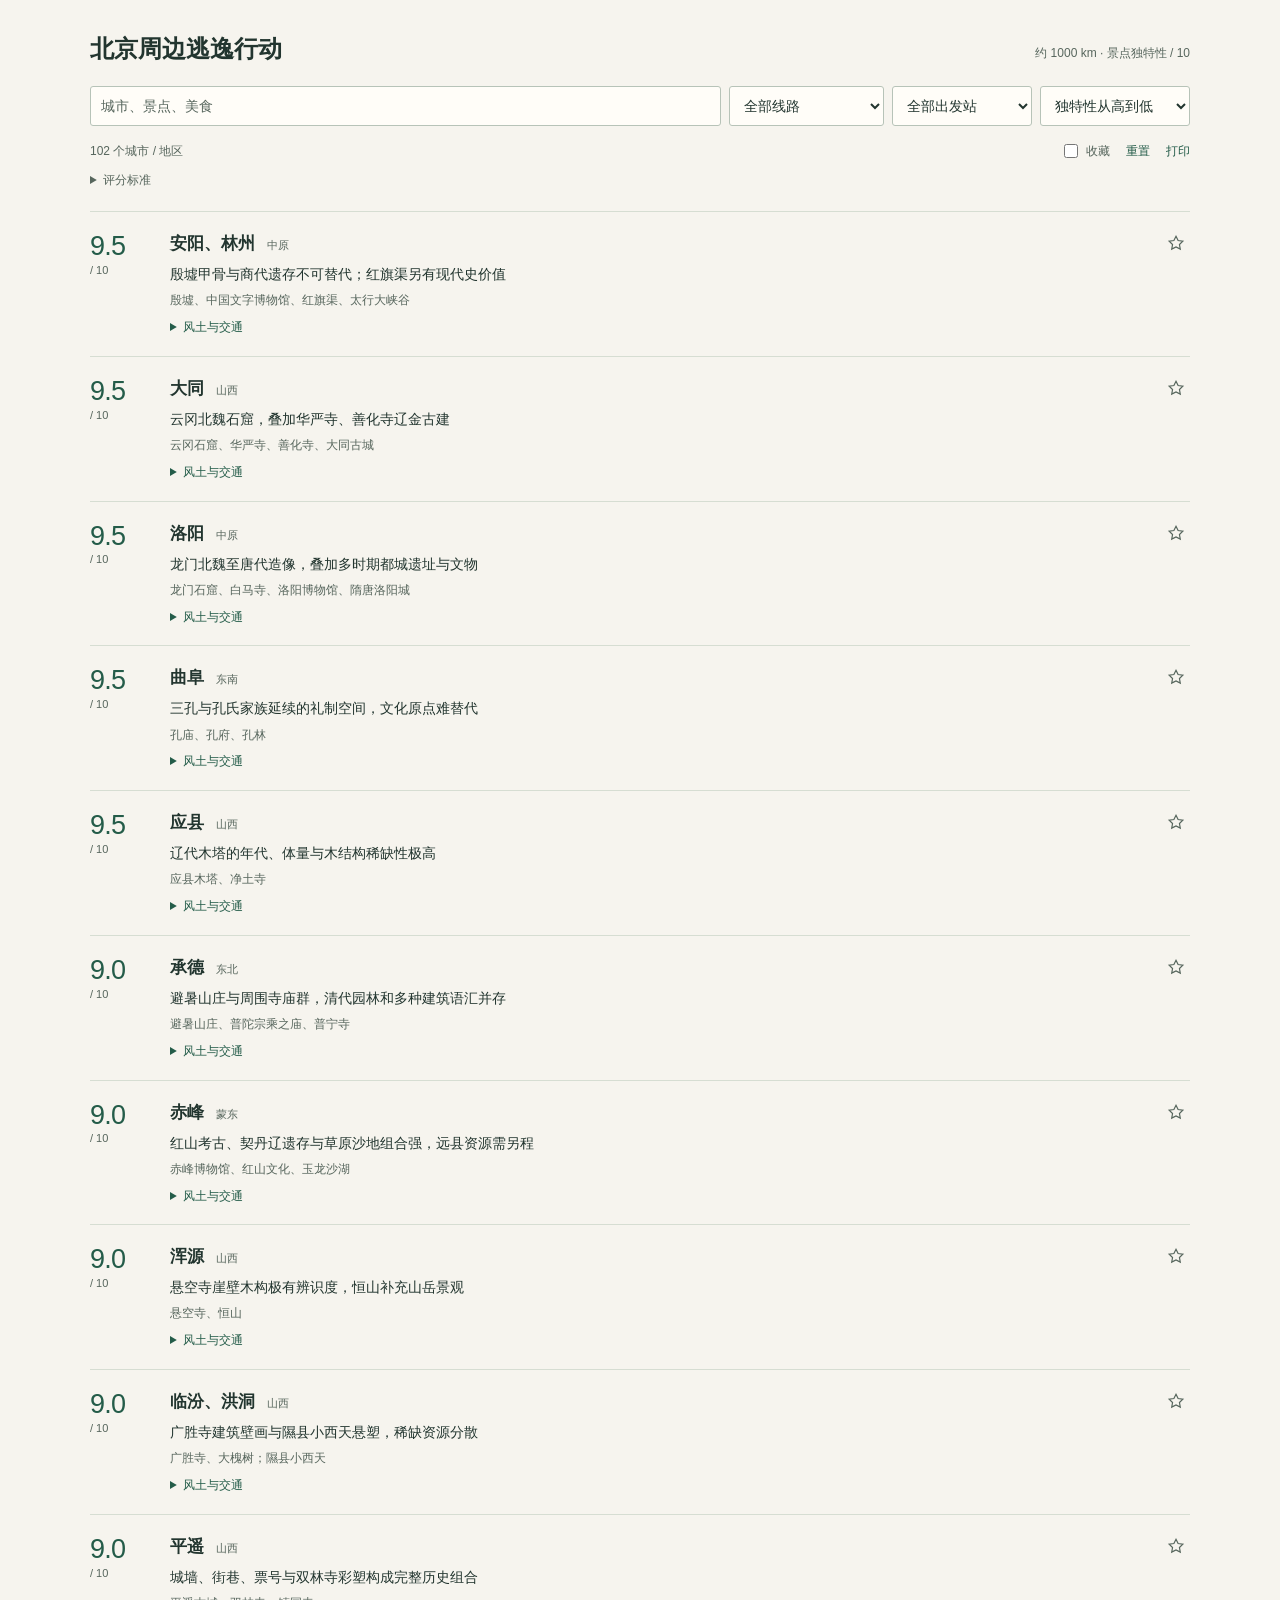
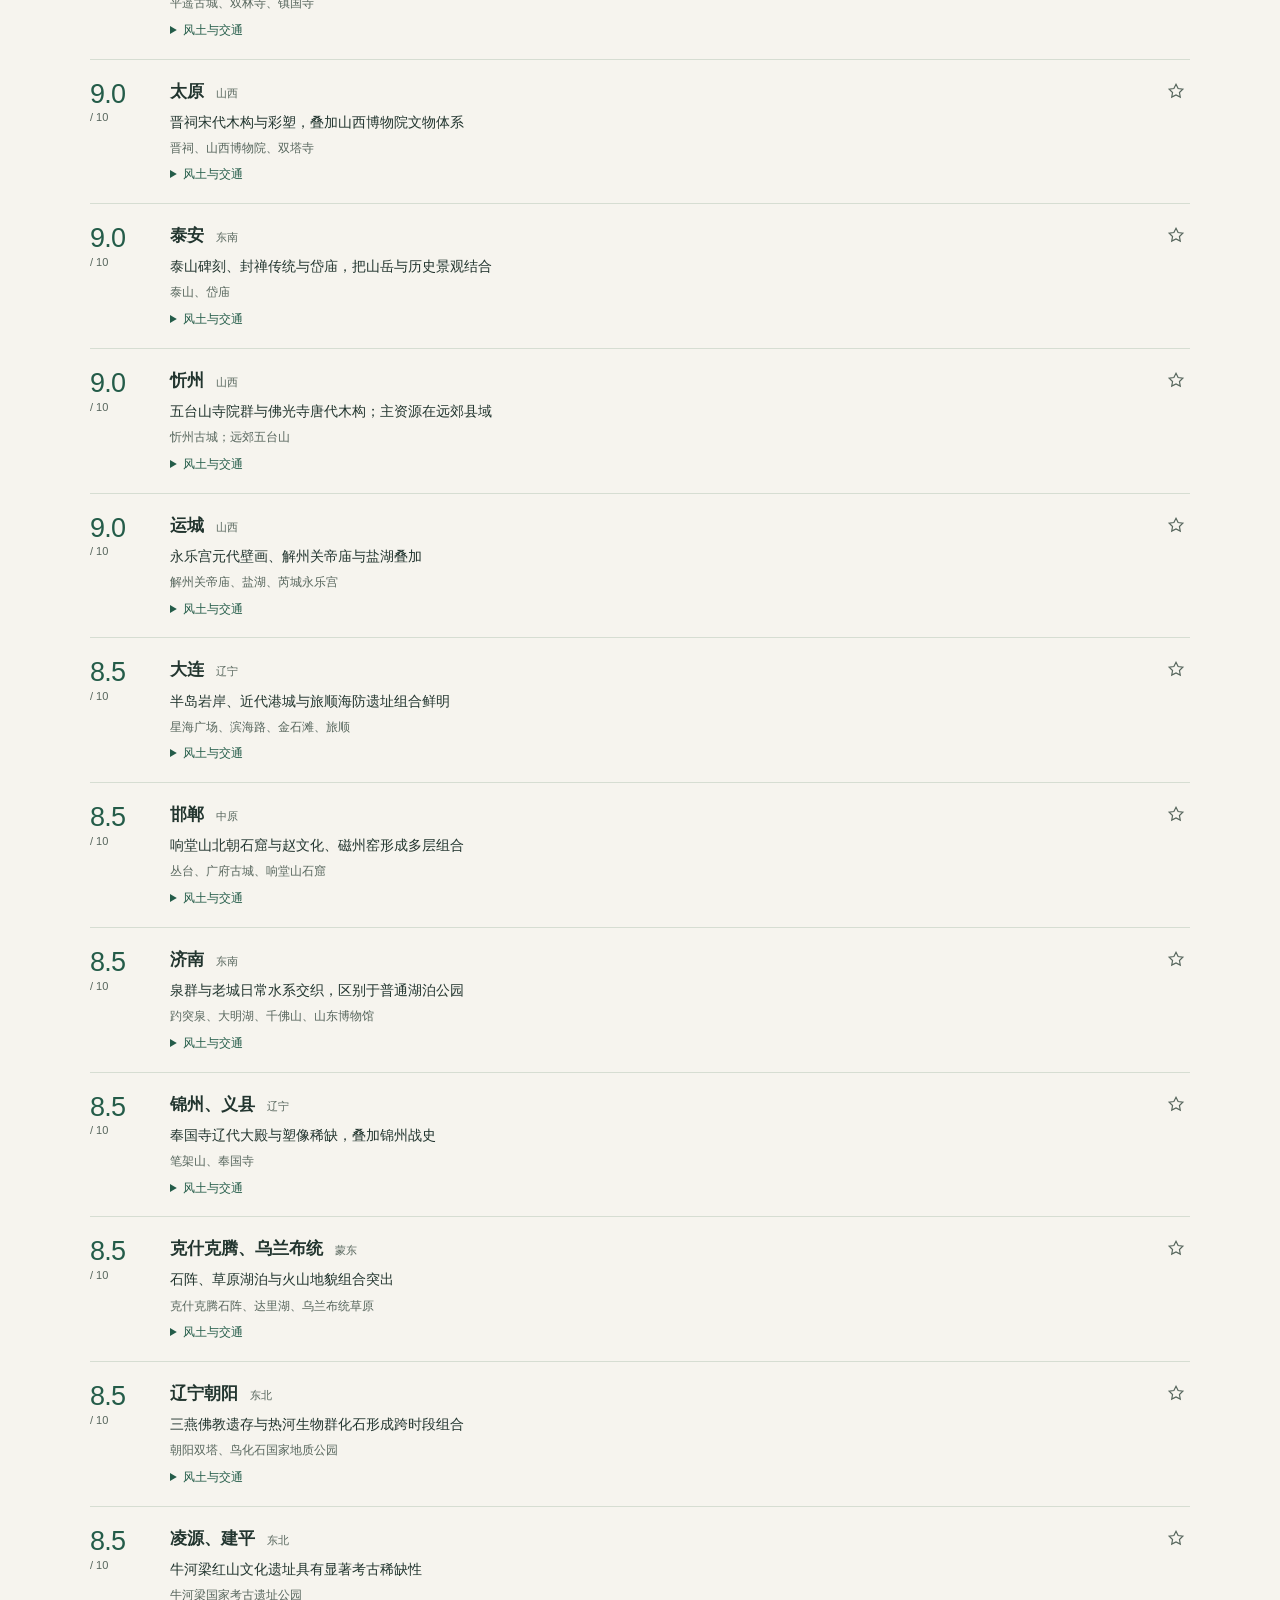
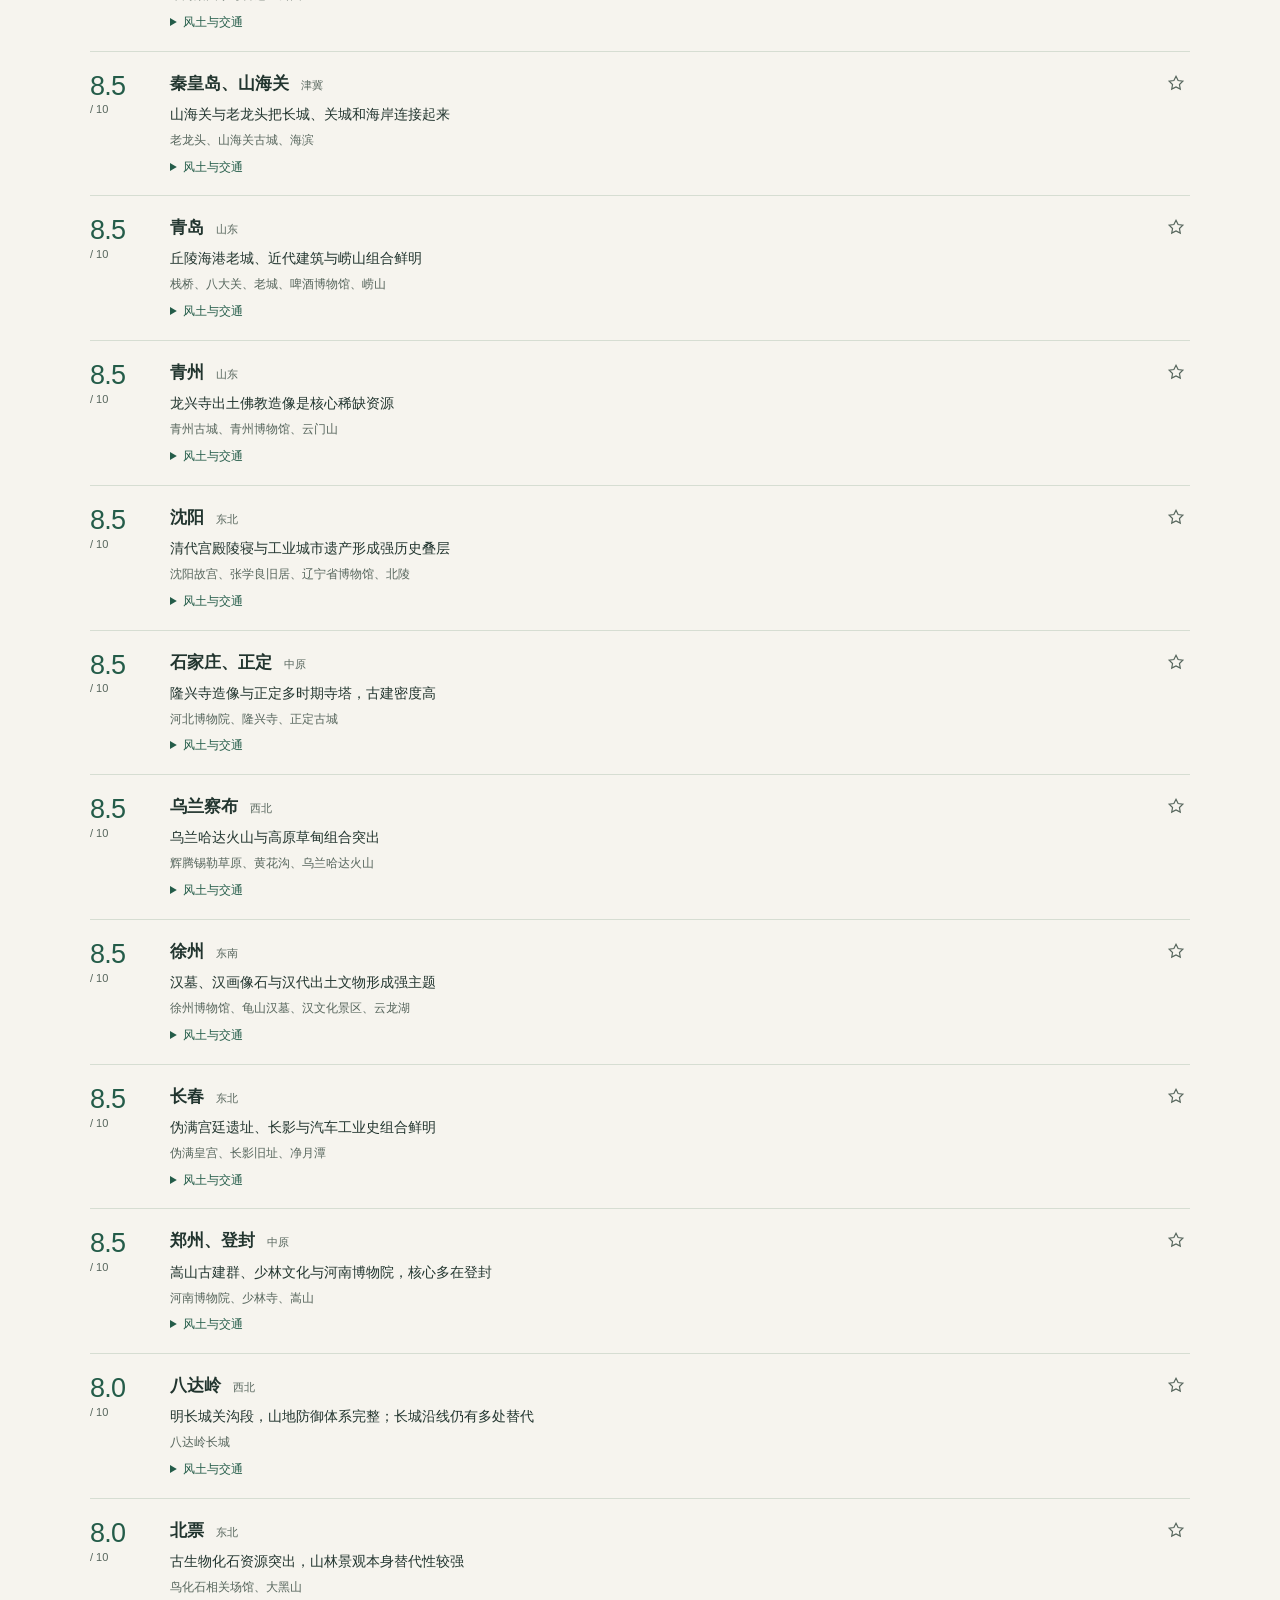
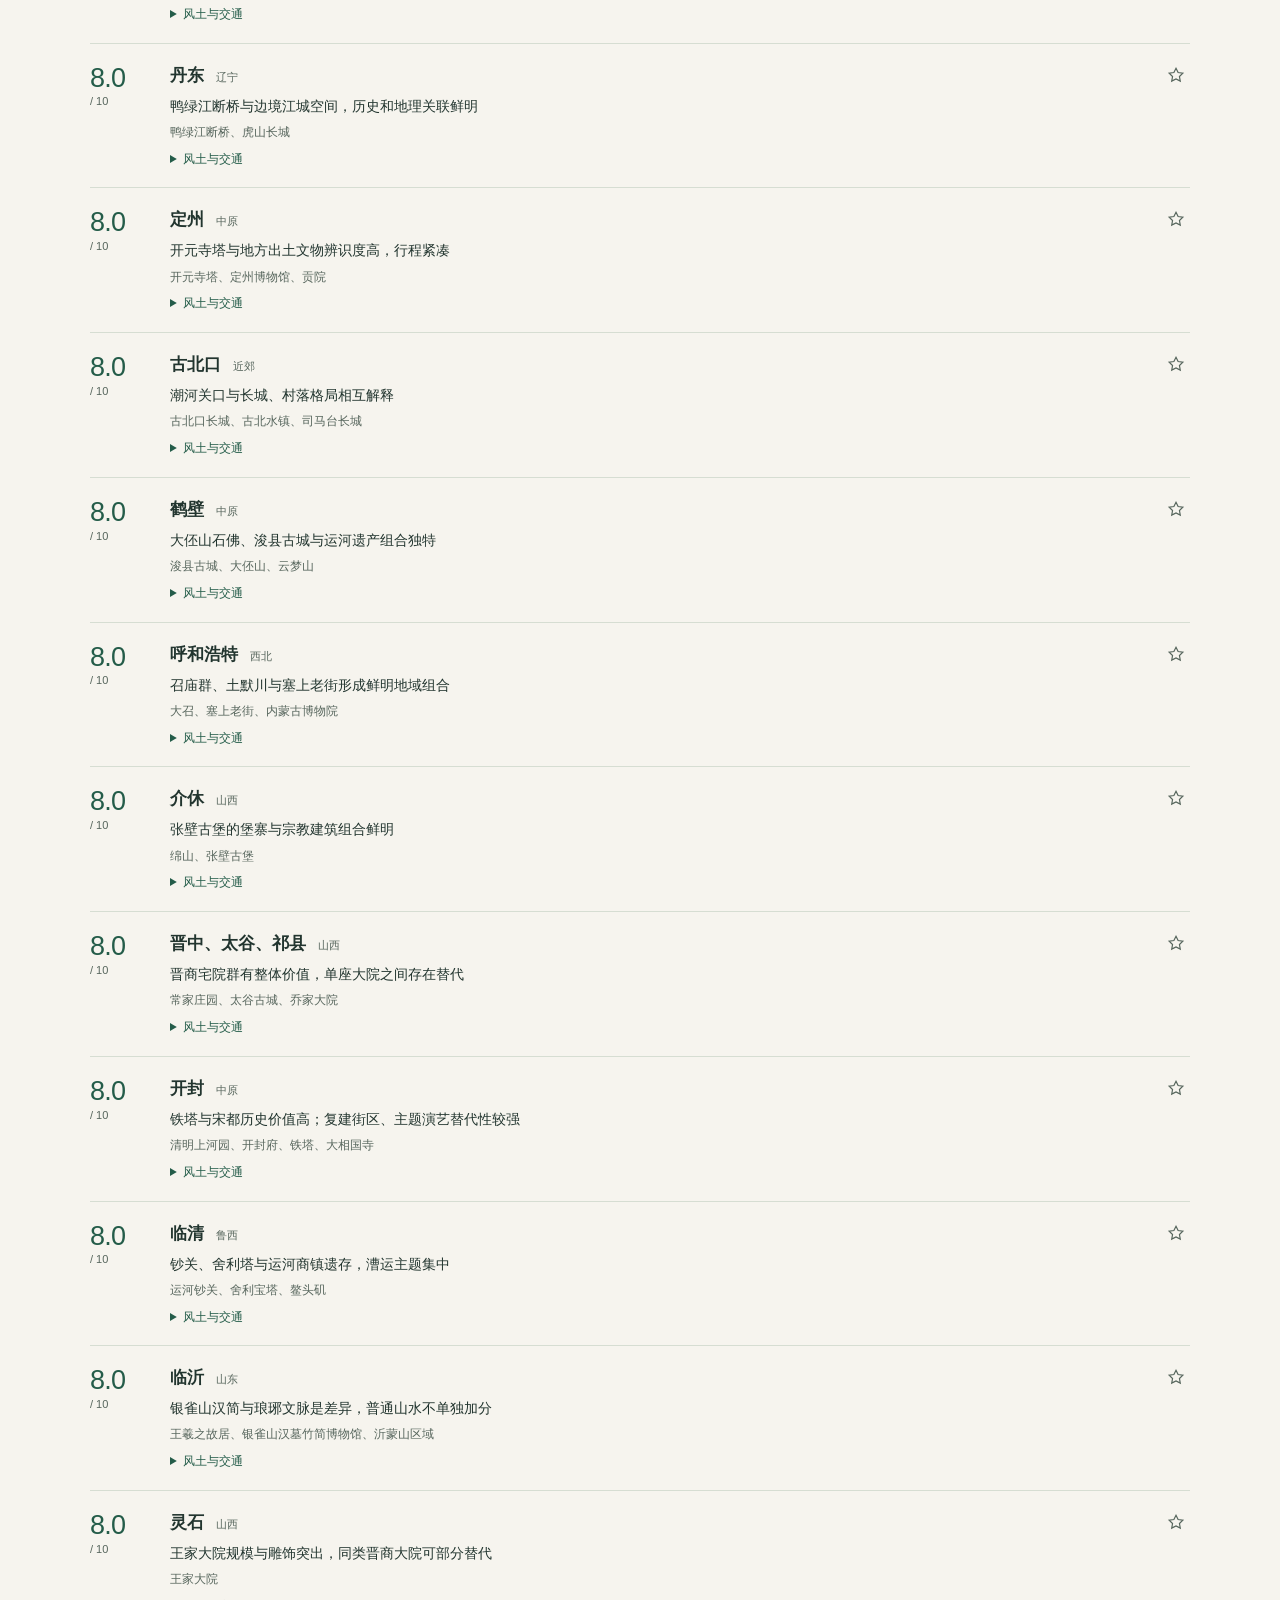
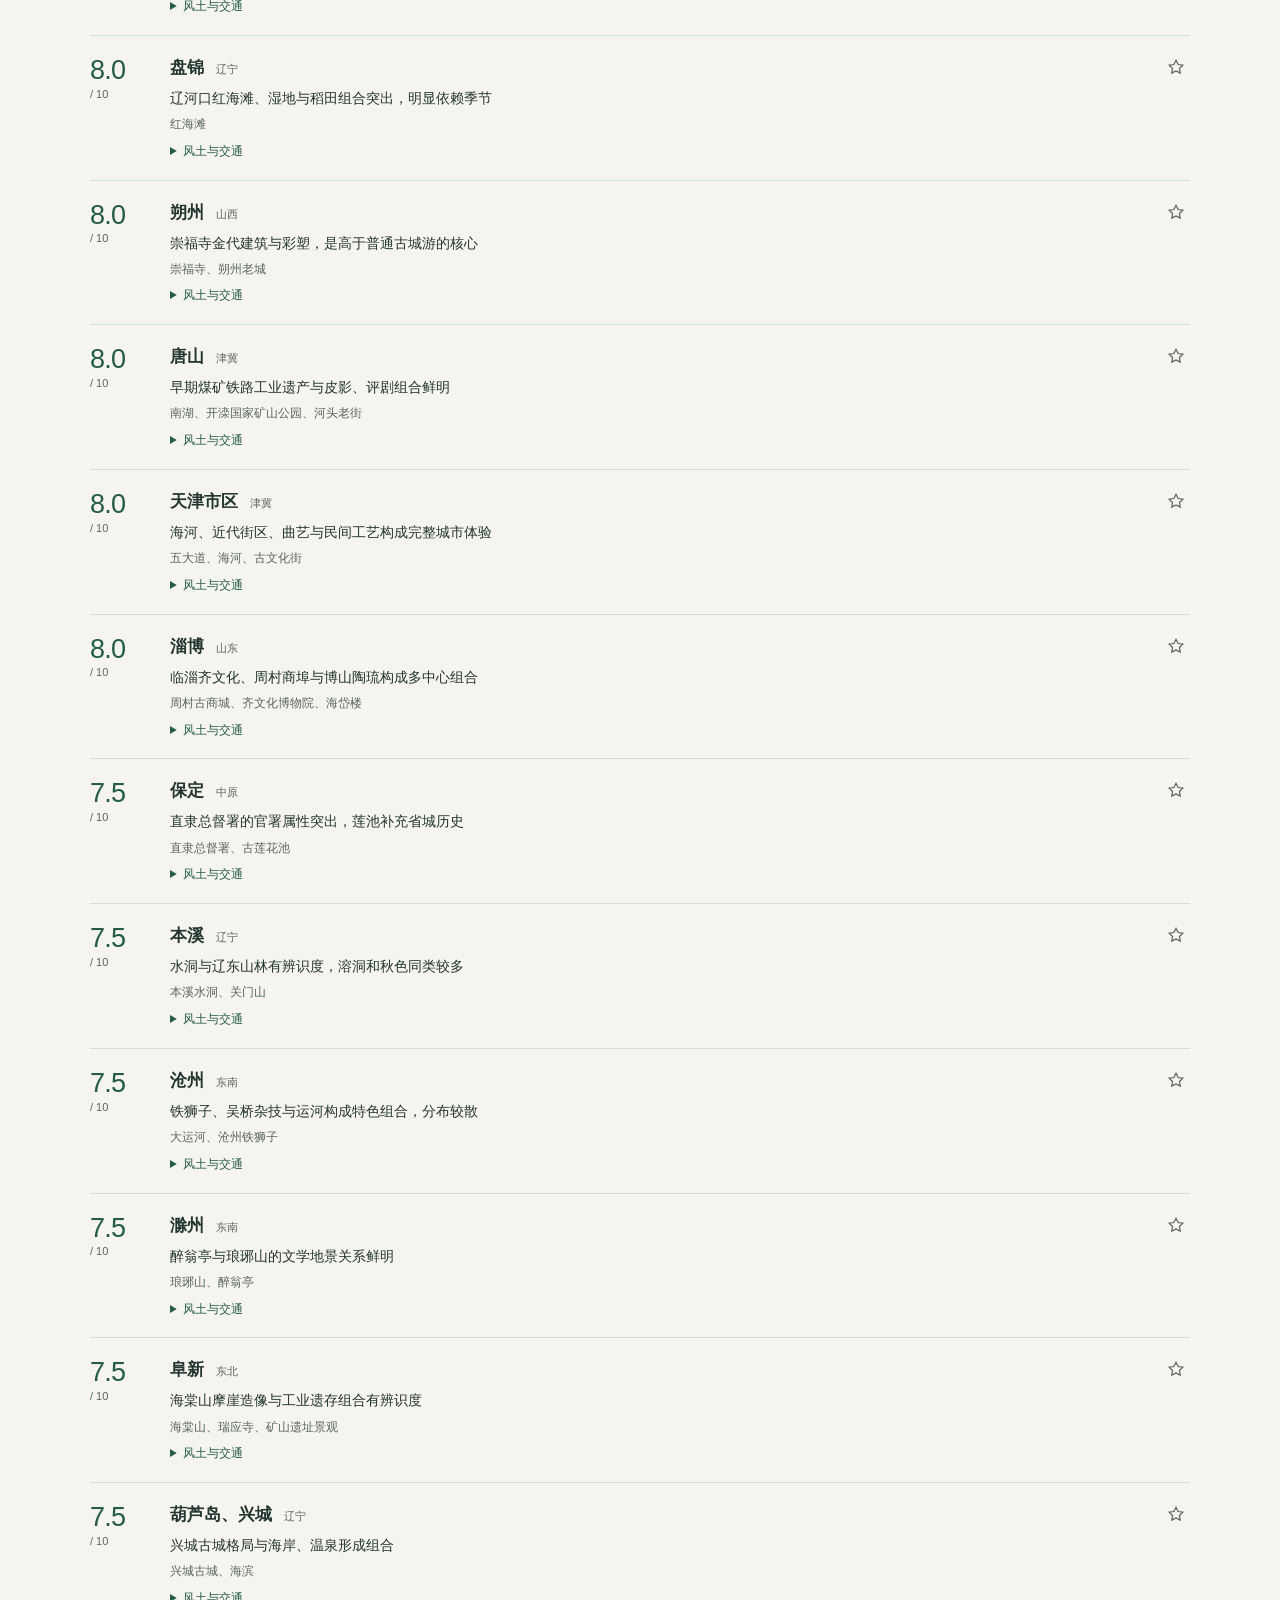
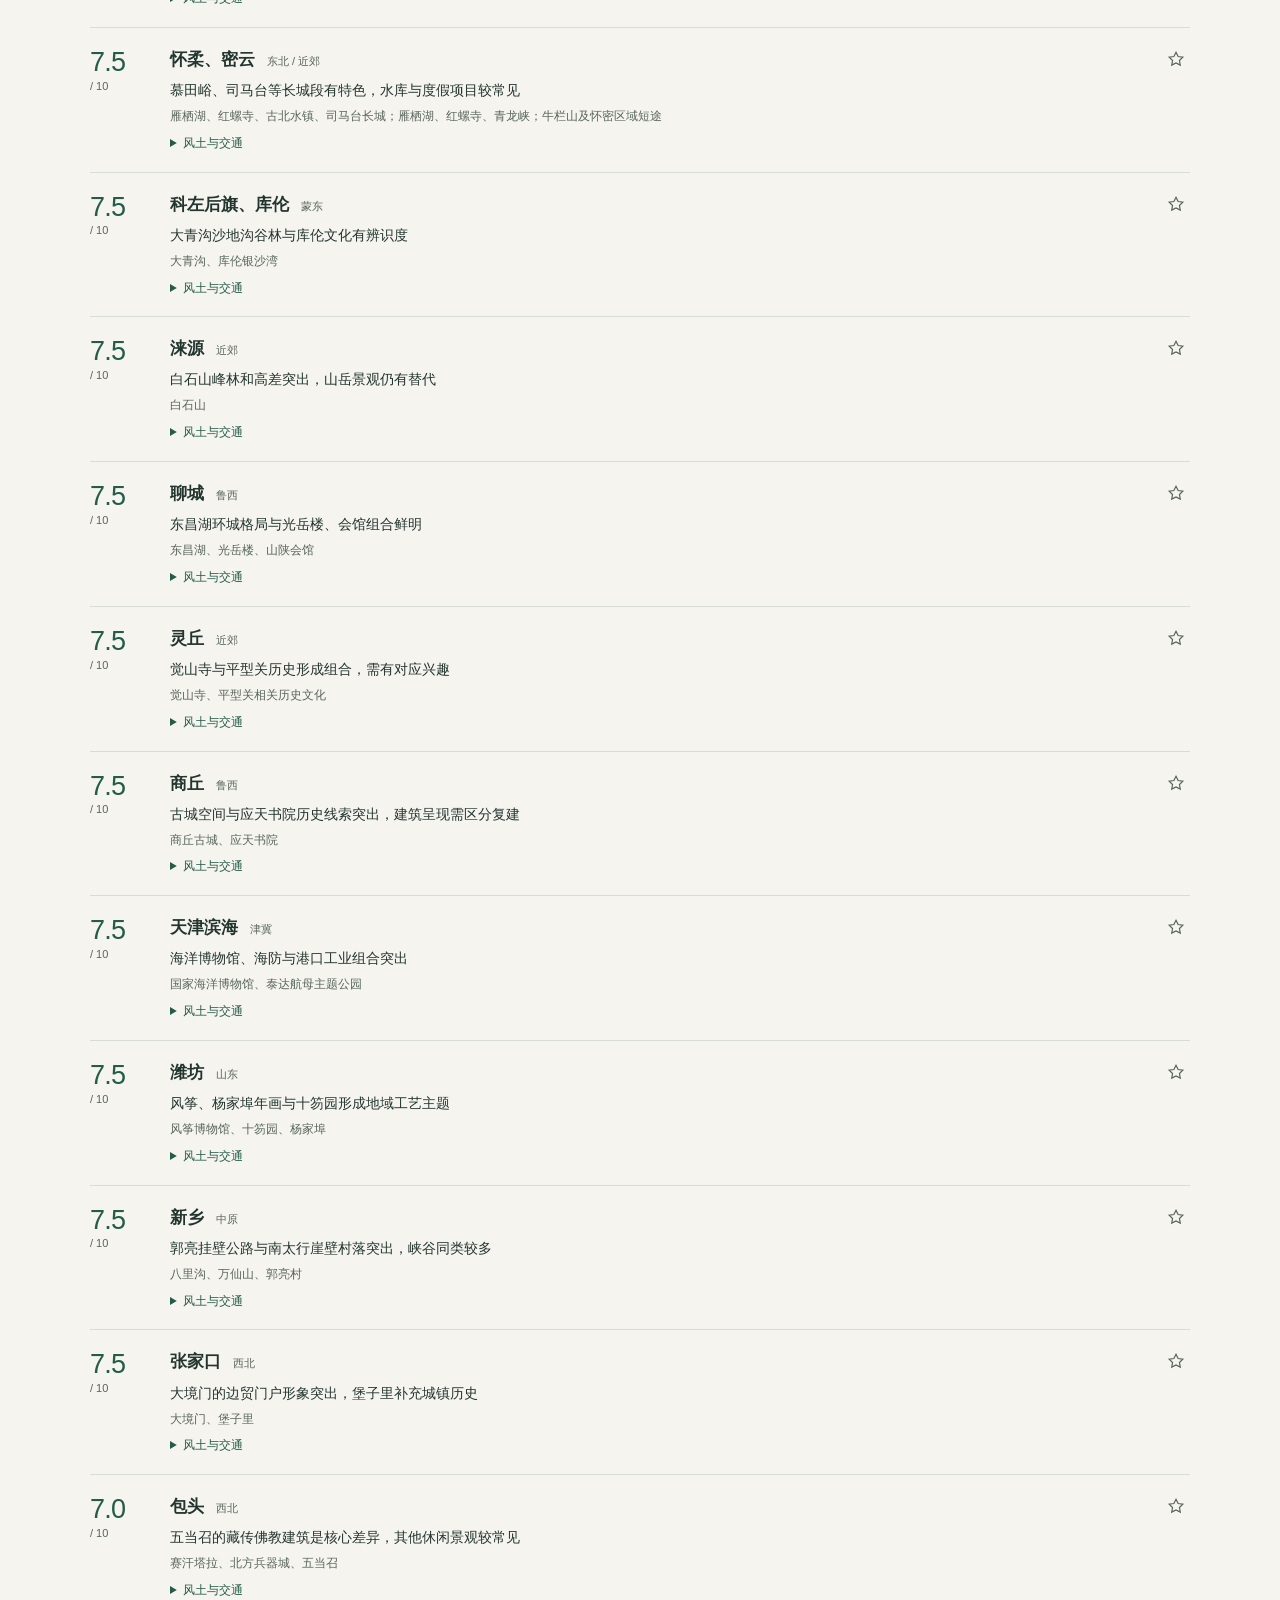
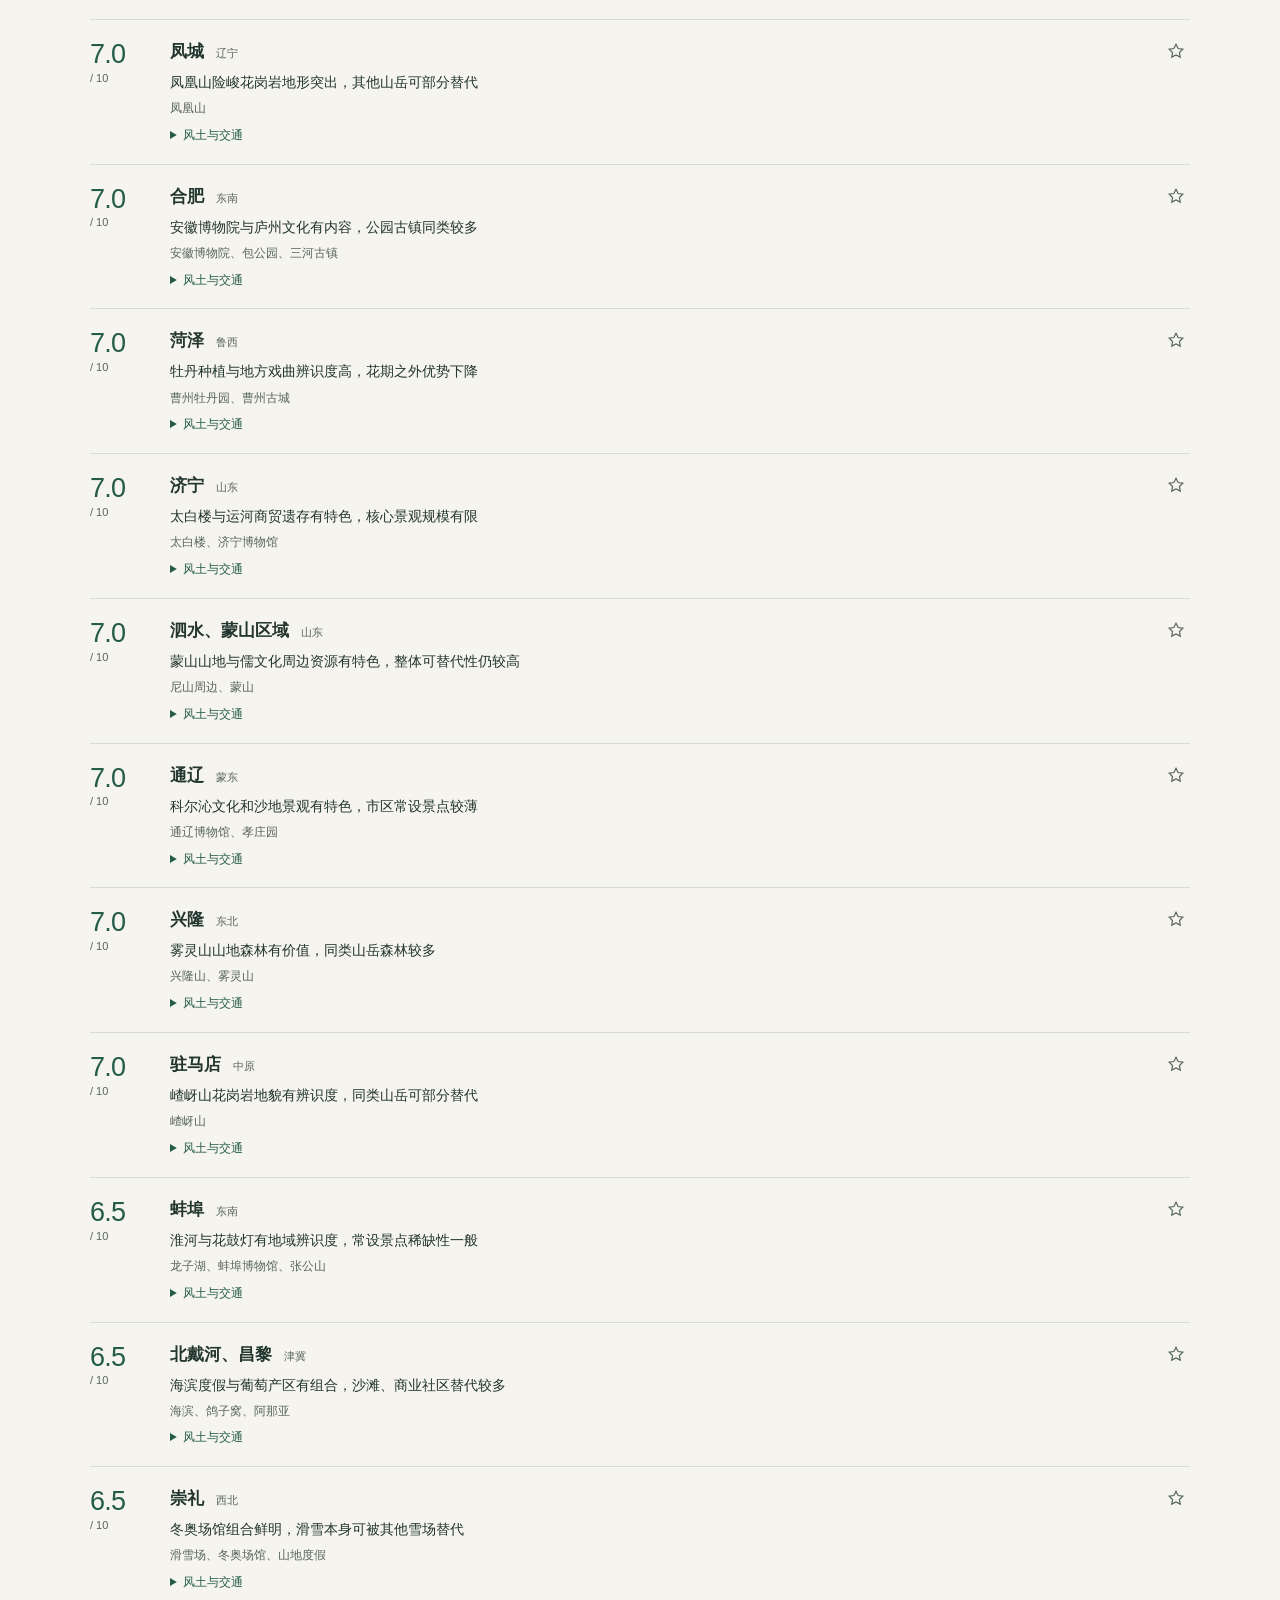
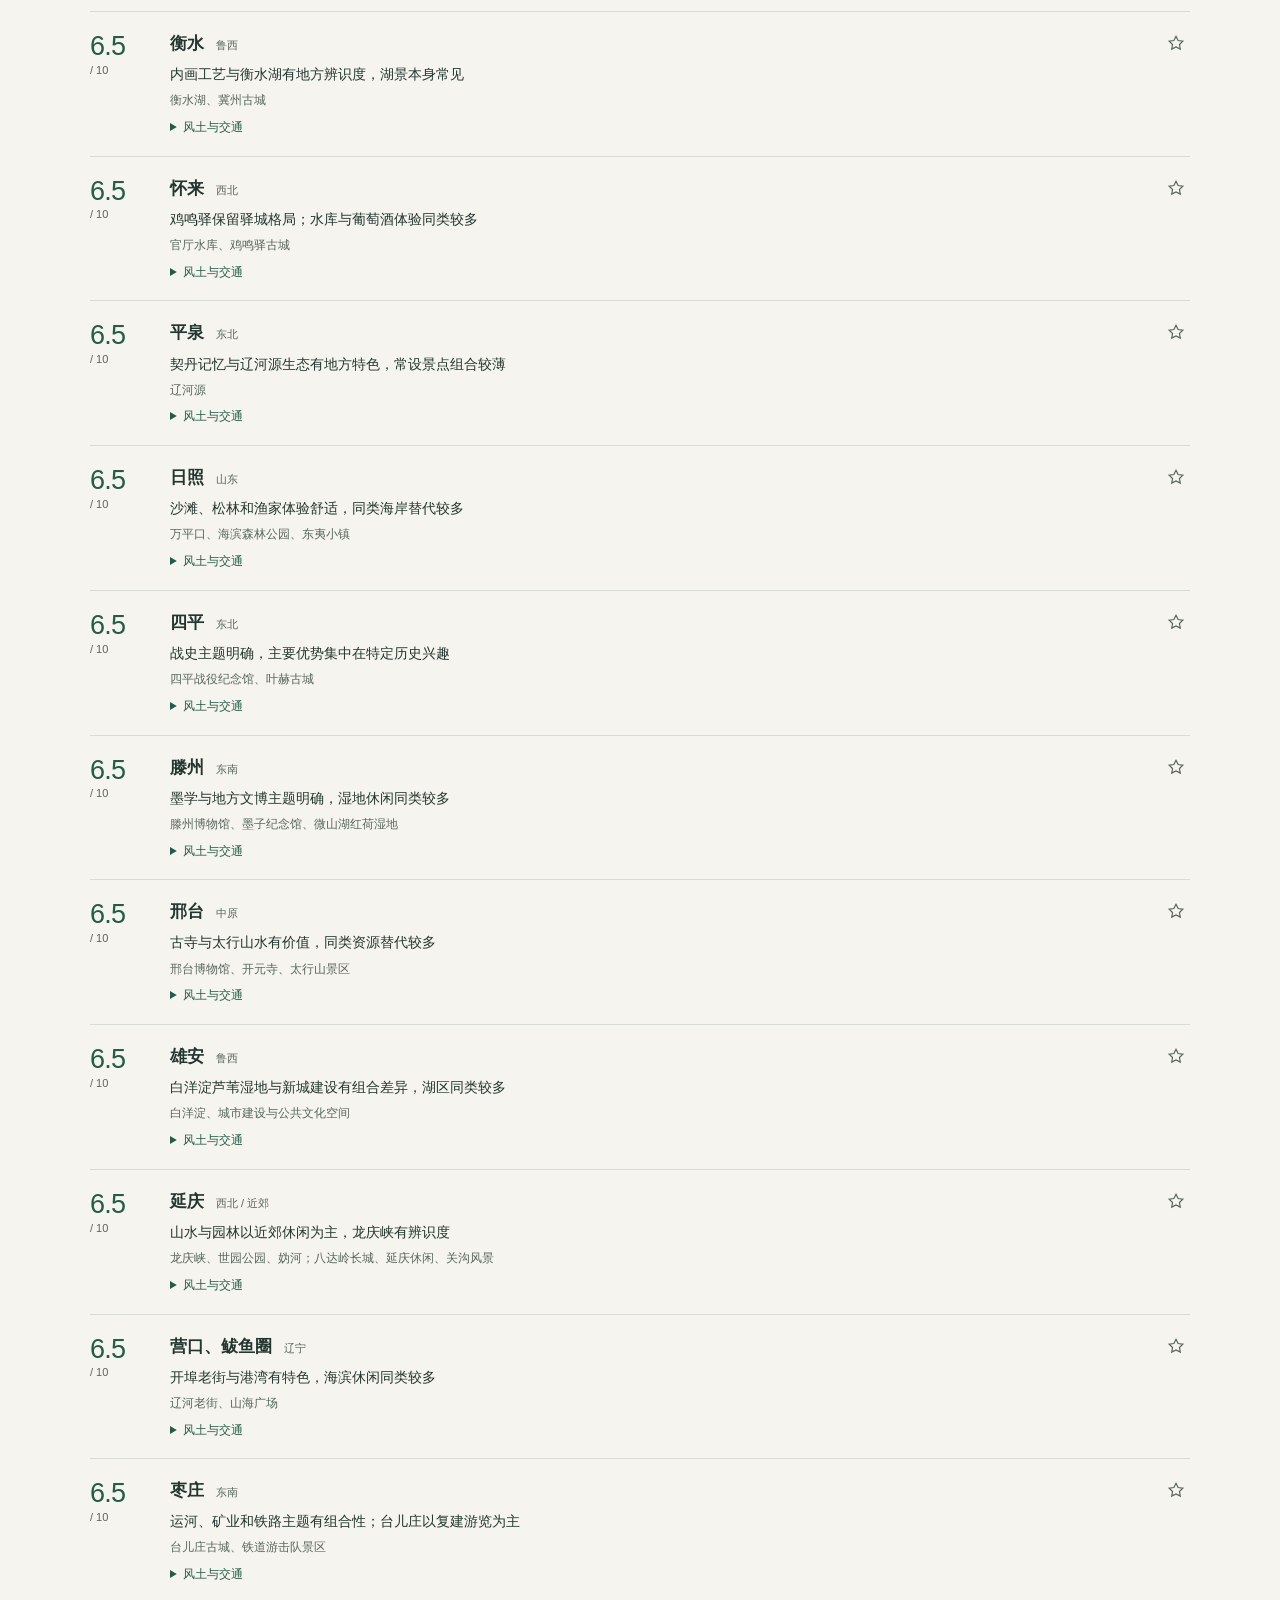
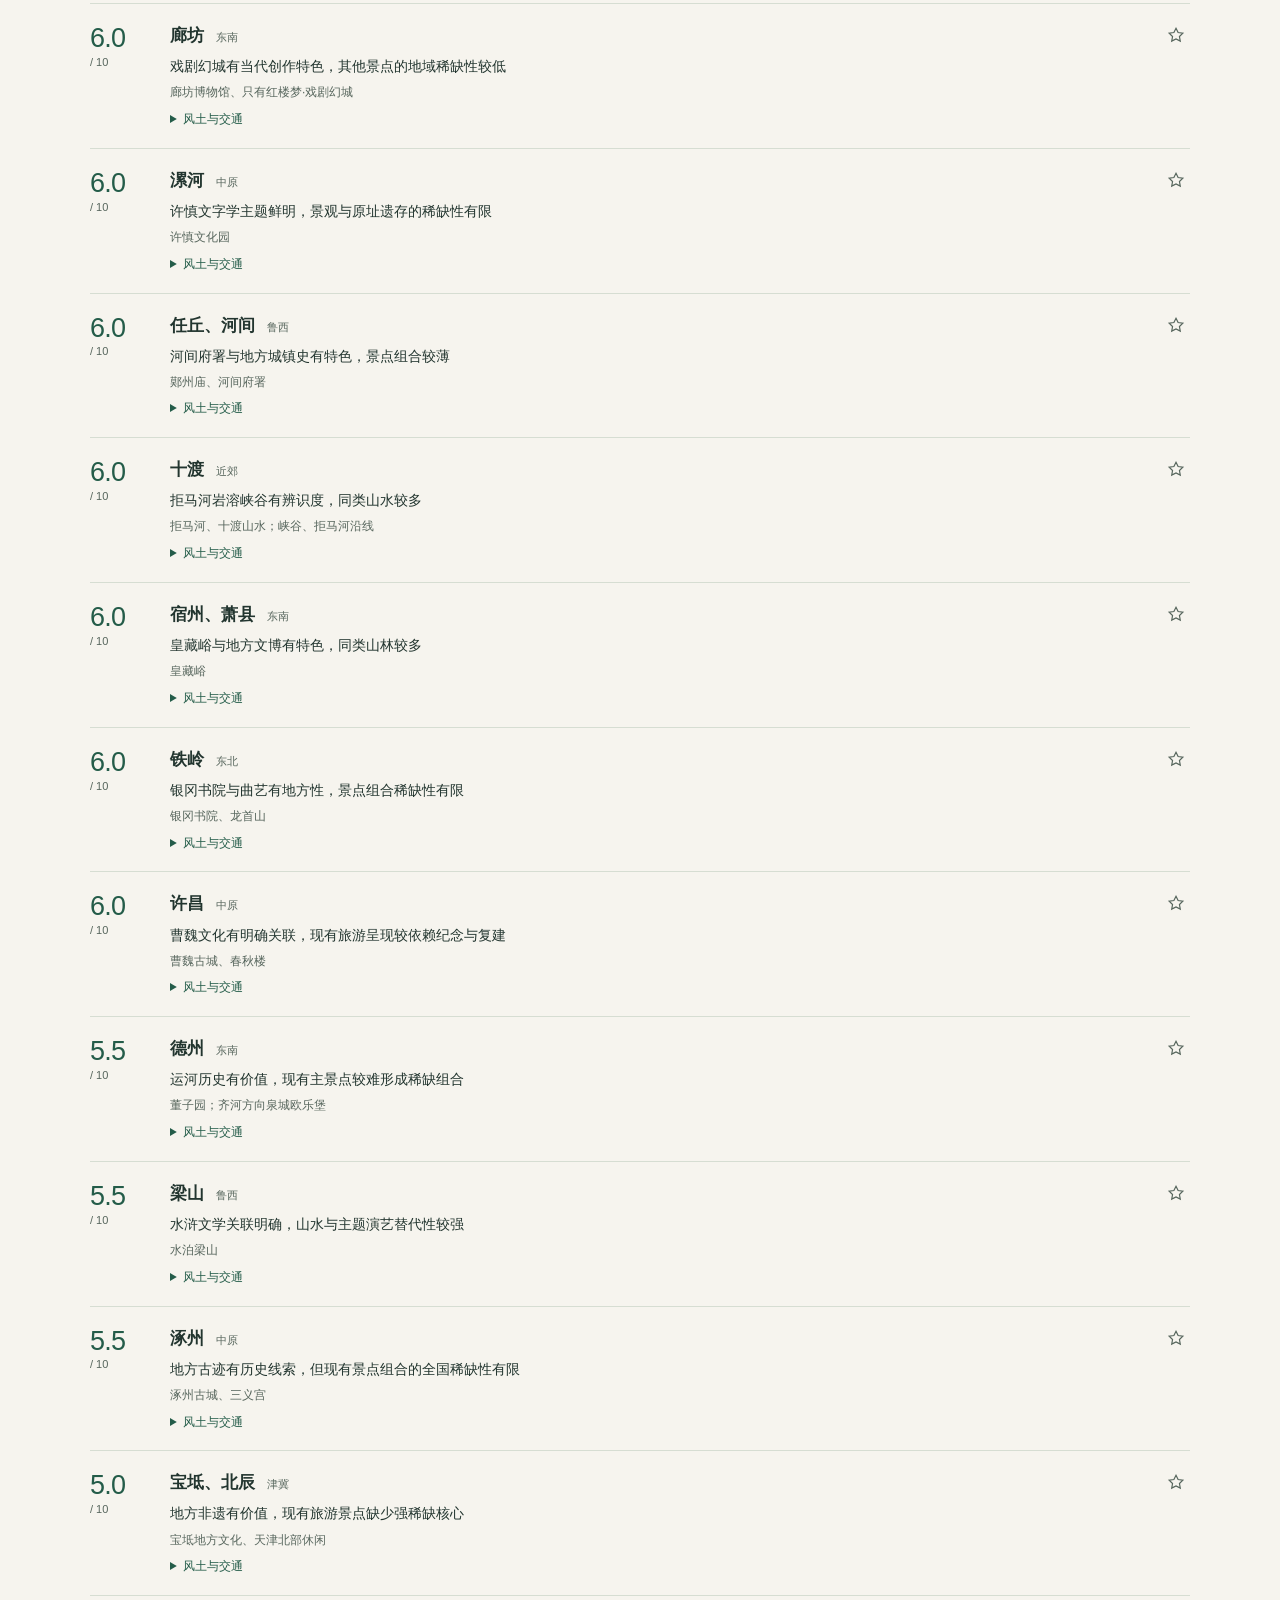
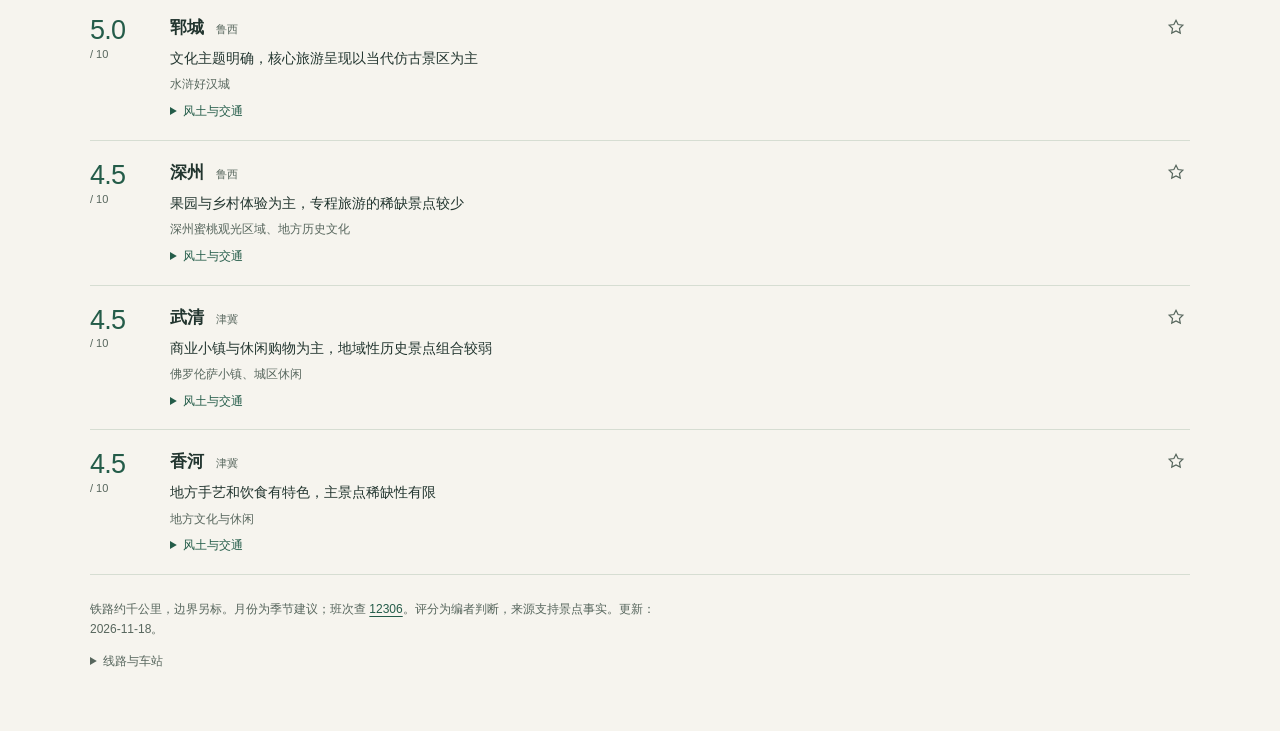
==== commit 7adb8c22: "Remove month filter" ====
--- a/index.html
+++ b/index.html
@@ -1,11 +1,11 @@
 <!doctype html>
 <html lang="zh-CN"><head><meta charset="utf-8"><meta name="viewport" content="width=device-width,initial-scale=1"><title>北京周边逃逸行动 · 景点评分</title><style>
-:root{--paper:#f6f4ee;--ink:#22352f;--muted:#57665d;--line:#d6ddd2;--green:#245c49}*{box-sizing:border-box}body{margin:0;background:var(--paper);color:var(--ink);font:14px/1.65 "Microsoft YaHei","PingFang SC",sans-serif}::selection{background:#c7dfb9}a{color:var(--green);text-underline-offset:3px}button,input,select{font:inherit;color:inherit}button{cursor:pointer}button:focus-visible,a:focus-visible,input:focus-visible,select:focus-visible,summary:focus-visible{outline:2px solid #995024;outline-offset:3px}main{max-width:1160px;padding:32px 30px 60px;margin:auto}header{display:flex;align-items:baseline;justify-content:space-between;gap:12px;margin-bottom:20px}h1{font-size:24px;line-height:1.4;margin:0;font-weight:600}header p{color:var(--muted);font-size:12px;margin:0;white-space:nowrap}.filters{display:grid;grid-template-columns:minmax(180px,1fr) 155px 140px 135px 130px;gap:8px}input,select{width:100%;min-width:0;height:40px;border:1px solid #b7c3b8;border-radius:3px;padding:0 10px;background:#fffdf8}input::placeholder{color:var(--muted)}.bar{display:flex;gap:16px;align-items:center;justify-content:space-between;margin:12px 0 6px;color:var(--muted);font-size:12px}.actions{display:flex;align-items:center;gap:16px;flex-wrap:wrap}.actions button{background:none;border:0;padding:4px 0;color:var(--green)}.actions label{display:flex;align-items:center;gap:5px}.actions input{width:14px;height:14px;accent-color:var(--green)}.method{margin:0 0 20px;color:var(--muted);font-size:12px}.method summary{cursor:pointer;width:fit-content}.method p{max-width:80ch;margin:10px 0}.results{border-top:1px solid var(--line)}.place{display:grid;grid-template-columns:64px minmax(0,1fr) 28px;gap:16px;padding:18px 0;border-bottom:1px solid var(--line)}.score{font-size:27px;line-height:1.25;font-variant-numeric:tabular-nums;letter-spacing:-.03em;color:var(--green)}.score small{display:block;font-size:11px;color:var(--muted);letter-spacing:0}.heading{display:flex;gap:12px;align-items:baseline;flex-wrap:wrap}.heading h2{font-size:17px;margin:0;font-weight:600}.heading span{font-size:11px;color:var(--muted)}.reason{margin:5px 0;color:var(--ink)}.sights{font-size:12px;color:var(--muted);margin:4px 0}.star{border:0;background:none;color:var(--muted);width:28px;height:32px;padding:4px}.star svg{width:18px;height:18px;fill:none;stroke:currentColor;stroke-width:1.6}.star[aria-pressed=true]{color:var(--green)}.star[aria-pressed=true] svg{fill:currentColor}.detail{margin-top:7px;font-size:12px}.detail>summary{color:var(--green);cursor:pointer;width:fit-content}.facts{display:grid;grid-template-columns:1fr 1fr;gap:12px 24px;margin:14px 0}.facts div{min-width:0}.facts dt{color:var(--muted);margin-bottom:3px;font-size:11px}.facts dd{margin:0}.transport{padding:10px 0;border-top:1px solid var(--line);color:var(--muted)}.transport p{margin:4px 0}.refs{margin:10px 0 0;color:var(--muted)}.refs a{margin-right:12px;display:inline-block}.edge{color:#874b26}.empty{padding:40px 0;text-align:center;color:var(--muted)}footer{font-size:12px;color:var(--muted);margin-top:25px}footer details{margin-top:12px}footer summary{cursor:pointer;width:fit-content}.station-list{display:grid;grid-template-columns:1fr 1fr;gap:10px 24px;margin:15px 0}footer p{max-width:85ch}.route-line{margin:10px 0}.route-line strong{display:block}button,summary{touch-action:manipulation}[hidden]{display:none!important}
+:root{--paper:#f6f4ee;--ink:#22352f;--muted:#57665d;--line:#d6ddd2;--green:#245c49}*{box-sizing:border-box}body{margin:0;background:var(--paper);color:var(--ink);font:14px/1.65 "Microsoft YaHei","PingFang SC",sans-serif}::selection{background:#c7dfb9}a{color:var(--green);text-underline-offset:3px}button,input,select{font:inherit;color:inherit}button{cursor:pointer}button:focus-visible,a:focus-visible,input:focus-visible,select:focus-visible,summary:focus-visible{outline:2px solid #995024;outline-offset:3px}main{max-width:1160px;padding:32px 30px 60px;margin:auto}header{display:flex;align-items:baseline;justify-content:space-between;gap:12px;margin-bottom:20px}h1{font-size:24px;line-height:1.4;margin:0;font-weight:600}header p{color:var(--muted);font-size:12px;margin:0;white-space:nowrap}.filters{display:grid;grid-template-columns:minmax(180px,1fr) 155px 140px 150px;gap:8px}input,select{width:100%;min-width:0;height:40px;border:1px solid #b7c3b8;border-radius:3px;padding:0 10px;background:#fffdf8}input::placeholder{color:var(--muted)}.bar{display:flex;gap:16px;align-items:center;justify-content:space-between;margin:12px 0 6px;color:var(--muted);font-size:12px}.actions{display:flex;align-items:center;gap:16px;flex-wrap:wrap}.actions button{background:none;border:0;padding:4px 0;color:var(--green)}.actions label{display:flex;align-items:center;gap:5px}.actions input{width:14px;height:14px;accent-color:var(--green)}.method{margin:0 0 20px;color:var(--muted);font-size:12px}.method summary{cursor:pointer;width:fit-content}.method p{max-width:80ch;margin:10px 0}.results{border-top:1px solid var(--line)}.place{display:grid;grid-template-columns:64px minmax(0,1fr) 28px;gap:16px;padding:18px 0;border-bottom:1px solid var(--line)}.score{font-size:27px;line-height:1.25;font-variant-numeric:tabular-nums;letter-spacing:-.03em;color:var(--green)}.score small{display:block;font-size:11px;color:var(--muted);letter-spacing:0}.heading{display:flex;gap:12px;align-items:baseline;flex-wrap:wrap}.heading h2{font-size:17px;margin:0;font-weight:600}.heading span{font-size:11px;color:var(--muted)}.reason{margin:5px 0;color:var(--ink)}.sights{font-size:12px;color:var(--muted);margin:4px 0}.star{border:0;background:none;color:var(--muted);width:28px;height:32px;padding:4px}.star svg{width:18px;height:18px;fill:none;stroke:currentColor;stroke-width:1.6}.star[aria-pressed=true]{color:var(--green)}.star[aria-pressed=true] svg{fill:currentColor}.detail{margin-top:7px;font-size:12px}.detail>summary{color:var(--green);cursor:pointer;width:fit-content}.facts{display:grid;grid-template-columns:1fr 1fr;gap:12px 24px;margin:14px 0}.facts div{min-width:0}.facts dt{color:var(--muted);margin-bottom:3px;font-size:11px}.facts dd{margin:0}.transport{padding:10px 0;border-top:1px solid var(--line);color:var(--muted)}.transport p{margin:4px 0}.refs{margin:10px 0 0;color:var(--muted)}.refs a{margin-right:12px;display:inline-block}.edge{color:#874b26}.empty{padding:40px 0;text-align:center;color:var(--muted)}footer{font-size:12px;color:var(--muted);margin-top:25px}footer details{margin-top:12px}footer summary{cursor:pointer;width:fit-content}.station-list{display:grid;grid-template-columns:1fr 1fr;gap:10px 24px;margin:15px 0}footer p{max-width:85ch}.route-line{margin:10px 0}.route-line strong{display:block}button,summary{touch-action:manipulation}[hidden]{display:none!important}
 @media(max-width:850px){.filters{grid-template-columns:repeat(2,minmax(0,1fr))}.filters input{grid-column:1/-1}.filters select:last-child{grid-column:1/-1}.bar{align-items:start}.actions{gap:10px}main{padding:24px 20px 40px}}
 @media(max-width:520px){main{padding:20px 16px 35px}header{display:block}h1{font-size:21px}header p{margin-top:5px}.place{grid-template-columns:45px minmax(0,1fr) 24px;gap:10px;padding:16px 0}.score{font-size:24px}.heading h2{font-size:16px}.heading{gap:4px 10px}.reason{font-size:13px}.facts,.station-list{grid-template-columns:1fr}.bar{gap:8px;flex-wrap:wrap}.actions{gap:12px}.sights{line-height:1.8}}
 @media print{main{padding:0}.filters,.bar,.star,.method{display:none}.place{break-inside:avoid}.score{font-size:22px}.detail{font-size:11px}footer{font-size:10px}body{background:#fff}}
 </style></head><body><main><header><h1>北京周边逃逸行动</h1><p>约 1000 km · 景点独特性 / 10</p></header>
-<div class="filters"><input id="q" type="search" aria-label="搜索城市、景点、美食" placeholder="城市、景点、美食"><select id="route" aria-label="线路"><option value="">全部线路</option></select><select id="station" aria-label="北京出发站"><option value="">全部出发站</option></select><select id="month" aria-label="建议出游月份"><option value="">全部月份</option></select><select id="sort" aria-label="排序"><option value="score">独特性从高到低</option><option value="route">按线路排列</option><option value="name">按城市名称</option></select></div>
+<div class="filters"><input id="q" type="search" aria-label="搜索城市、景点、美食" placeholder="城市、景点、美食"><select id="route" aria-label="线路"><option value="">全部线路</option></select><select id="station" aria-label="北京出发站"><option value="">全部出发站</option></select><select id="sort" aria-label="排序"><option value="score">独特性从高到低</option><option value="route">按线路排列</option><option value="name">按城市名称</option></select></div>
 <div class="bar"><span id="count" role="status" aria-live="polite" tabindex="-1"></span><div class="actions"><label><input id="saved" type="checkbox">收藏</label><button id="reset">重置</button><button id="print">打印</button></div></div>
 <details class="method"><summary>评分标准</summary><p>主观评分：看景点稀缺性、原真性与地域辨识度。9—10：很难替代；7—8.5：特色鲜明；5—6.5：同类较多；低于 5：以通用休闲为主。评价范围为本条所列景点，含注明的远郊县域。</p></details>
 <div class="results" id="results"></div>
@@ -17,14 +17,14 @@
 // 迁移上一版收藏到去重后的目的地。
 try{if(!favoritesStored){const old=new Set(JSON.parse(localStorage.getItem('beijing-rail-favs')||'[]'));const rows=[{"id":"0-0","city":"八达岭"},{"id":"0-1","city":"延庆"},{"id":"0-2","city":"怀来"},{"id":"0-3","city":"张家口"},{"id":"0-4","city":"崇礼"},{"id":"0-5","city":"乌兰察布"},{"id":"0-6","city":"呼和浩特"},{"id":"0-7","city":"包头"},{"id":"1-0","city":"大同"},{"id":"1-1","city":"浑源"},{"id":"1-2","city":"应县"},{"id":"1-3","city":"朔州"},{"id":"1-4","city":"忻州"},{"id":"1-5","city":"太原"},{"id":"1-6","city":"晋中、太谷、祁县"},{"id":"1-7","city":"平遥"},{"id":"1-8","city":"介休"},{"id":"1-9","city":"灵石"},{"id":"1-10","city":"临汾、洪洞"},{"id":"1-11","city":"运城"},{"id":"2-0","city":"涿州"},{"id":"2-1","city":"保定"},{"id":"2-2","city":"定州"},{"id":"2-3","city":"石家庄、正定"},{"id":"2-4","city":"邢台"},{"id":"2-5","city":"邯郸"},{"id":"2-6","city":"安阳、林州"},{"id":"2-7","city":"鹤壁"},{"id":"2-8","city":"新乡"},{"id":"2-9","city":"郑州、登封"},{"id":"2-10","city":"洛阳"},{"id":"2-11","city":"开封"},{"id":"2-12","city":"许昌"},{"id":"2-13","city":"漯河"},{"id":"2-14","city":"驻马店"},{"id":"3-0","city":"雄安"},{"id":"3-1","city":"任丘、河间"},{"id":"3-2","city":"深州"},{"id":"3-3","city":"衡水"},{"id":"3-4","city":"临清"},{"id":"3-5","city":"聊城"},{"id":"3-6","city":"梁山"},{"id":"3-7","city":"郓城"},{"id":"3-8","city":"菏泽"},{"id":"3-9","city":"商丘"},{"id":"4-0","city":"廊坊"},{"id":"4-1","city":"沧州"},{"id":"4-2","city":"德州"},{"id":"4-3","city":"济南"},{"id":"4-4","city":"泰安"},{"id":"4-5","city":"曲阜"},{"id":"4-6","city":"滕州"},{"id":"4-7","city":"枣庄"},{"id":"4-8","city":"徐州"},{"id":"4-9","city":"宿州、萧县"},{"id":"4-10","city":"蚌埠"},{"id":"4-11","city":"滁州"},{"id":"4-12","city":"合肥"},{"id":"5-0","city":"淄博"},{"id":"5-1","city":"青州"},{"id":"5-2","city":"潍坊"},{"id":"5-3","city":"青岛"},{"id":"5-4","city":"泗水、蒙山区域"},{"id":"5-5","city":"临沂"},{"id":"5-6","city":"日照"},{"id":"5-7","city":"济宁"},{"id":"6-0","city":"天津市区"},{"id":"6-1","city":"武清"},{"id":"6-2","city":"天津滨海"},{"id":"6-3","city":"香河"},{"id":"6-4","city":"宝坻、北辰"},{"id":"6-5","city":"唐山"},{"id":"6-6","city":"北戴河、昌黎"},{"id":"6-7","city":"秦皇岛、山海关"},{"id":"7-0","city":"怀柔、密云"},{"id":"7-1","city":"兴隆"},{"id":"7-2","city":"承德"},{"id":"7-3","city":"平泉"},{"id":"7-4","city":"凌源、建平"},{"id":"7-5","city":"辽宁朝阳"},{"id":"7-6","city":"北票"},{"id":"7-7","city":"阜新"},{"id":"7-8","city":"沈阳"},{"id":"7-9","city":"铁岭"},{"id":"7-10","city":"四平"},{"id":"7-11","city":"长春"},{"id":"8-0","city":"赤峰"},{"id":"8-1","city":"克什克腾、乌兰布统"},{"id":"8-2","city":"通辽"},{"id":"8-3","city":"科左后旗、库伦"},{"id":"9-0","city":"葫芦岛、兴城"},{"id":"9-1","city":"锦州、义县"},{"id":"9-2","city":"盘锦"},{"id":"9-3","city":"营口、鲅鱼圈"},{"id":"9-4","city":"大连"},{"id":"9-5","city":"本溪"},{"id":"9-6","city":"凤城"},{"id":"9-7","city":"丹东"},{"id":"10-0","city":"怀柔"},{"id":"10-1","city":"古北口"},{"id":"10-2","city":"八达岭、延庆"},{"id":"10-3","city":"顺义、怀柔、密云"},{"id":"10-4","city":"十渡"},{"id":"10-5","city":"野三坡、百里峡"},{"id":"10-6","city":"涞源"},{"id":"10-7","city":"灵丘"}];DATA.entries.forEach(x=>{if(rows.some(r=>old.has(r.id)&&x.aliases.includes(r.city)))favorites.add(x.id)});localStorage.setItem('rail-city-favs-v2',JSON.stringify([...favorites]))}}catch(e){}
 const labels={geo:'地理',history:'历史',culture:'人文',food:'吃什么',custom:'风俗'};
-$('#route').innerHTML+=DATA.routes.map((r,i)=>'<option value="'+i+'">'+esc(r.name)+'</option>').join('');$('#station').innerHTML+=Object.keys(DATA.stationGuide).map(s=>'<option>'+esc(s)+'</option>').join('');$('#month').innerHTML+=Array.from({length:12},(_,i)=>'<option value="'+(i+1)+'">'+(i+1)+' 月</option>').join('');
+$('#route').innerHTML+=DATA.routes.map((r,i)=>'<option value="'+i+'">'+esc(r.name)+'</option>').join('');$('#station').innerHTML+=Object.keys(DATA.stationGuide).map(s=>'<option>'+esc(s)+'</option>').join('');
 $('#route-guide').innerHTML=DATA.routes.map(r=>'<div class="route-line"><strong>'+esc(r.name)+'</strong>'+esc(r.line)+'<br>'+esc(r.path.replaceAll('/',' → '))+'</div>').join('');$('#station-guide').innerHTML=Object.entries(DATA.stationGuide).map(([k,v])=>'<div><strong>'+esc(k)+'</strong><br>'+esc(v)+'</div>').join('');
 function details(x){const c=DATA.climate[x.zone];return '<details class="detail"><summary>风土与交通</summary><dl class="facts">'+Object.entries(x.fields).filter(([k,v])=>v).map(([k,v])=>'<div><dt>'+labels[k]+'</dt><dd>'+esc(v)+'</dd></div>').join('')+'<div><dt>气候 · '+esc(c[0])+'</dt><dd>'+esc(c[1])+'</dd></div><div><dt>建议月份</dt><dd>'+x.months.join('、')+' 月</dd></div></dl><div class="transport"><p>下车：'+x.stops.map(esc).join(' / ')+'</p><p>出发：'+x.stations.map(esc).join(' / ')+'</p>'+(x.note?'<p>'+esc(x.note)+'</p>':'')+(x.edge?'<p class="edge">'+esc(x.edge)+'</p>':'')+'</div><details class="refs"><summary>来源</summary>'+x.refs.map(([t,u])=>'<a href="'+esc(u)+'" target="_blank" rel="noopener">'+esc(t)+'</a>').join('')+'<a href="'+esc(c[2])+'" target="_blank" rel="noopener">区域气候依据</a></details></details>'}
 const star='<svg viewBox="0 0 24 24" aria-hidden="true"><path d="m12 3 2.8 5.7 6.3.9-4.5 4.4 1.1 6.2-5.7-3-5.7 3 1.1-6.2-4.5-4.4 6.3-.9Z"/></svg>';
-function getResults(){const q=$('#q').value.trim().toLowerCase(),r=$('#route').value,s=$('#station').value,m=Number($('#month').value);let list=DATA.entries.filter(x=>(r===''||x.routes.includes(Number(r)))&&(!s||x.stations.includes(s))&&(!m||x.months.includes(m))&&(!$('#saved').checked||favorites.has(x.id))&&(!q||[x.name,x.sights,x.reason,...Object.values(x.fields)].join(' ').toLowerCase().includes(q)));const sort=$('#sort').value;list.sort((a,b)=>sort==='route'?(a.routes[0]-b.routes[0]||b.score-a.score):sort==='name'?a.name.localeCompare(b.name,'zh'):b.score-a.score||a.name.localeCompare(b.name,'zh'));return list}
+function getResults(){const q=$('#q').value.trim().toLowerCase(),r=$('#route').value,s=$('#station').value;let list=DATA.entries.filter(x=>(r===''||x.routes.includes(Number(r)))&&(!s||x.stations.includes(s))&&(!$('#saved').checked||favorites.has(x.id))&&(!q||[x.name,x.sights,x.reason,...Object.values(x.fields)].join(' ').toLowerCase().includes(q)));const sort=$('#sort').value;list.sort((a,b)=>sort==='route'?(a.routes[0]-b.routes[0]||b.score-a.score):sort==='name'?a.name.localeCompare(b.name,'zh'):b.score-a.score||a.name.localeCompare(b.name,'zh'));return list}
 function render(){const list=getResults();$('#count').textContent=list.length+' 个城市 / 地区';$('#results').innerHTML=list.map(x=>'<article class="place"><div class="score">'+x.score.toFixed(1)+'<small>/ 10</small></div><div><div class="heading"><h2>'+esc(x.name)+'</h2><span>'+x.routes.map(i=>esc(DATA.routes[i].name.split(' · ')[0])).join(' / ')+'</span></div><p class="reason">'+esc(x.reason)+'</p><p class="sights">'+esc(x.sights)+'</p>'+details(x)+'</div><button class="star" data-save="'+esc(x.id)+'" aria-pressed="'+favorites.has(x.id)+'" aria-label="'+(favorites.has(x.id)?'取消收藏':'收藏')+esc(x.name)+'">'+star+'</button></article>').join('')||'<div class="empty">没有匹配结果。<button id="empty-reset">重置筛选</button></div>'}
-function reset(){['q','route','station','month'].forEach(id=>$('#'+id).value='');$('#saved').checked=false;$('#sort').value='score';render()}
-['q','route','station','month','sort','saved'].forEach(id=>$('#'+id).addEventListener(id==='q'?'input':'change',render));$('#reset').onclick=reset;
+function reset(){['q','route','station'].forEach(id=>$('#'+id).value='');$('#saved').checked=false;$('#sort').value='score';render()}
+['q','route','station','sort','saved'].forEach(id=>$('#'+id).addEventListener(id==='q'?'input':'change',render));$('#reset').onclick=reset;
 $('#results').addEventListener('click',e=>{if(e.target.closest('#empty-reset'))return reset();const b=e.target.closest('[data-save]');if(!b)return;const id=b.dataset.save;favorites.has(id)?favorites.delete(id):favorites.add(id);try{localStorage.setItem('rail-city-favs-v2',JSON.stringify([...favorites]))}catch(e){}if($('#saved').checked){render();$('#count').focus({preventScroll:true})}else{b.setAttribute('aria-pressed',String(favorites.has(id)));b.setAttribute('aria-label',(favorites.has(id)?'取消收藏':'收藏')+id)}});
 let printState=[];window.addEventListener('beforeprint',()=>{printState=[...document.querySelectorAll('.detail')].map(d=>[d,d.open]);printState.forEach(([d])=>d.open=true)});window.addEventListener('afterprint',()=>printState.forEach(([d,o])=>d.open=o));$('#print').onclick=()=>window.print();render();
 </script></body></html>
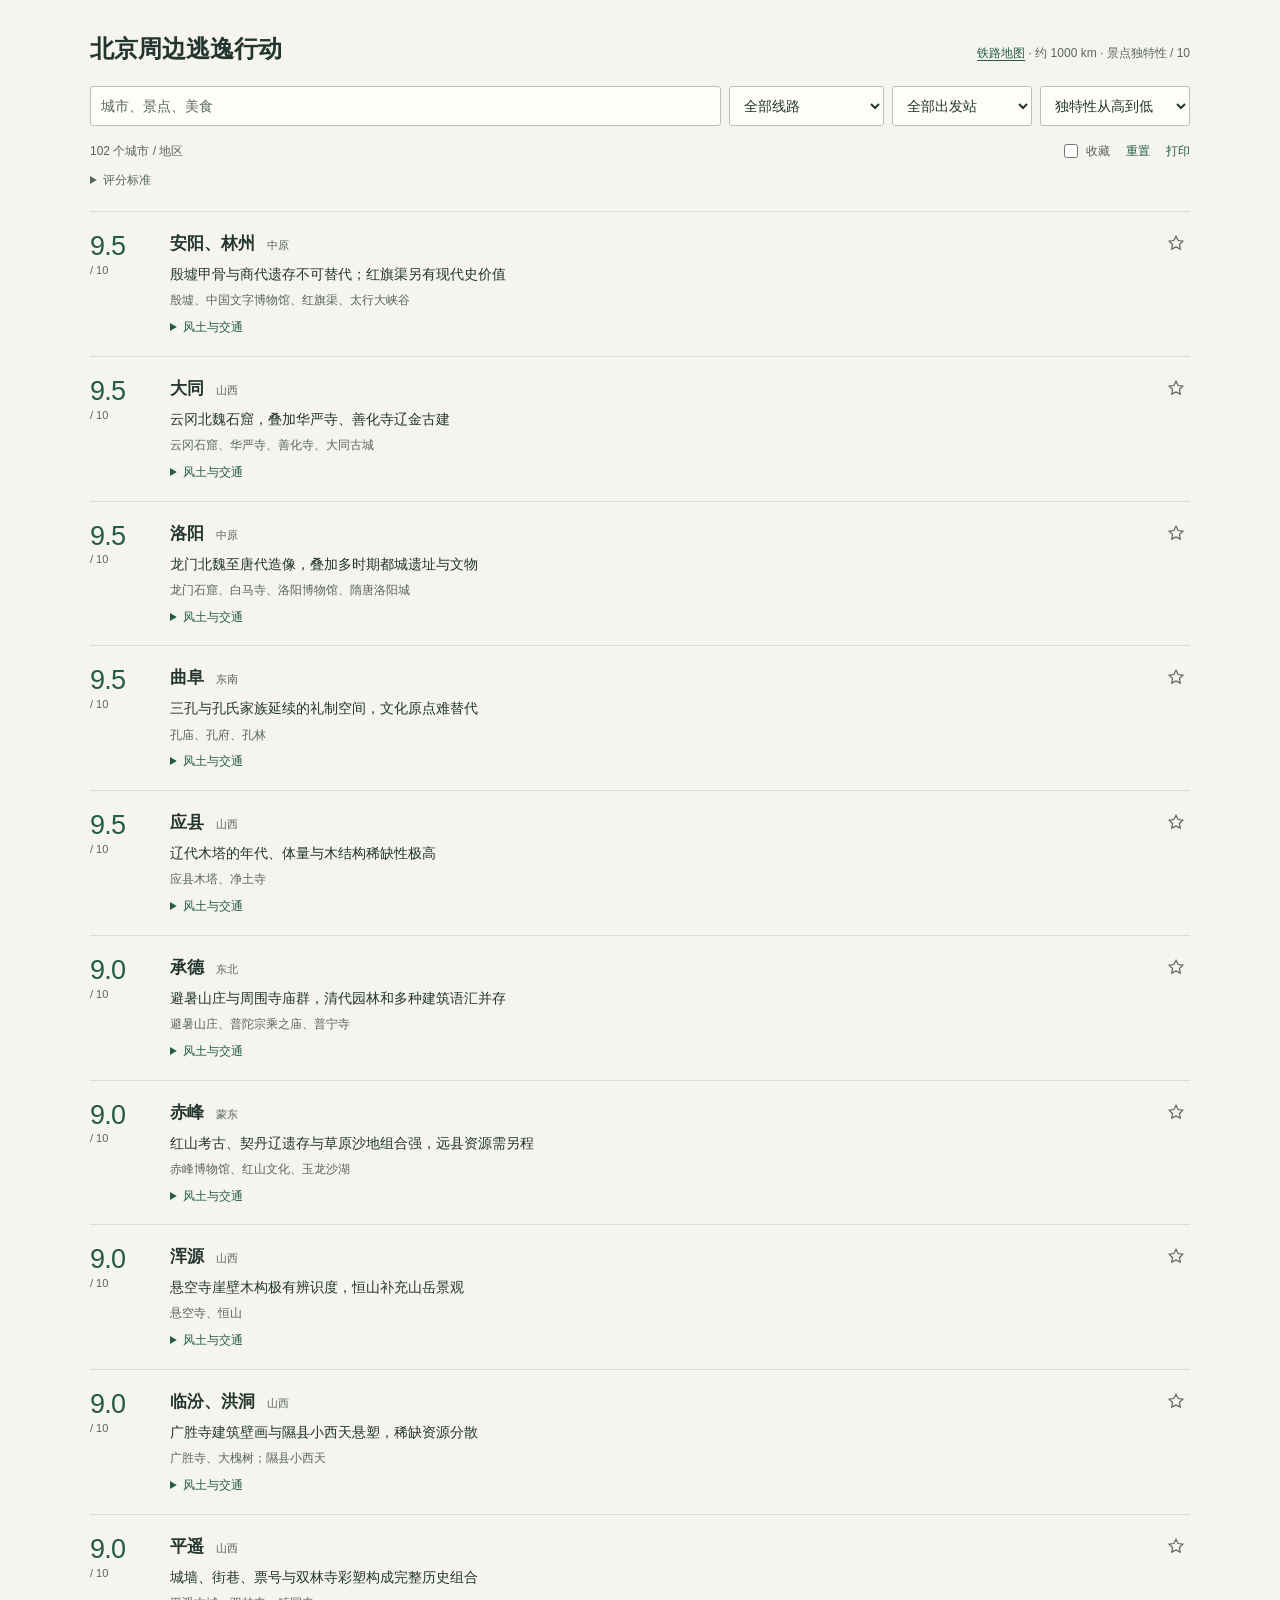
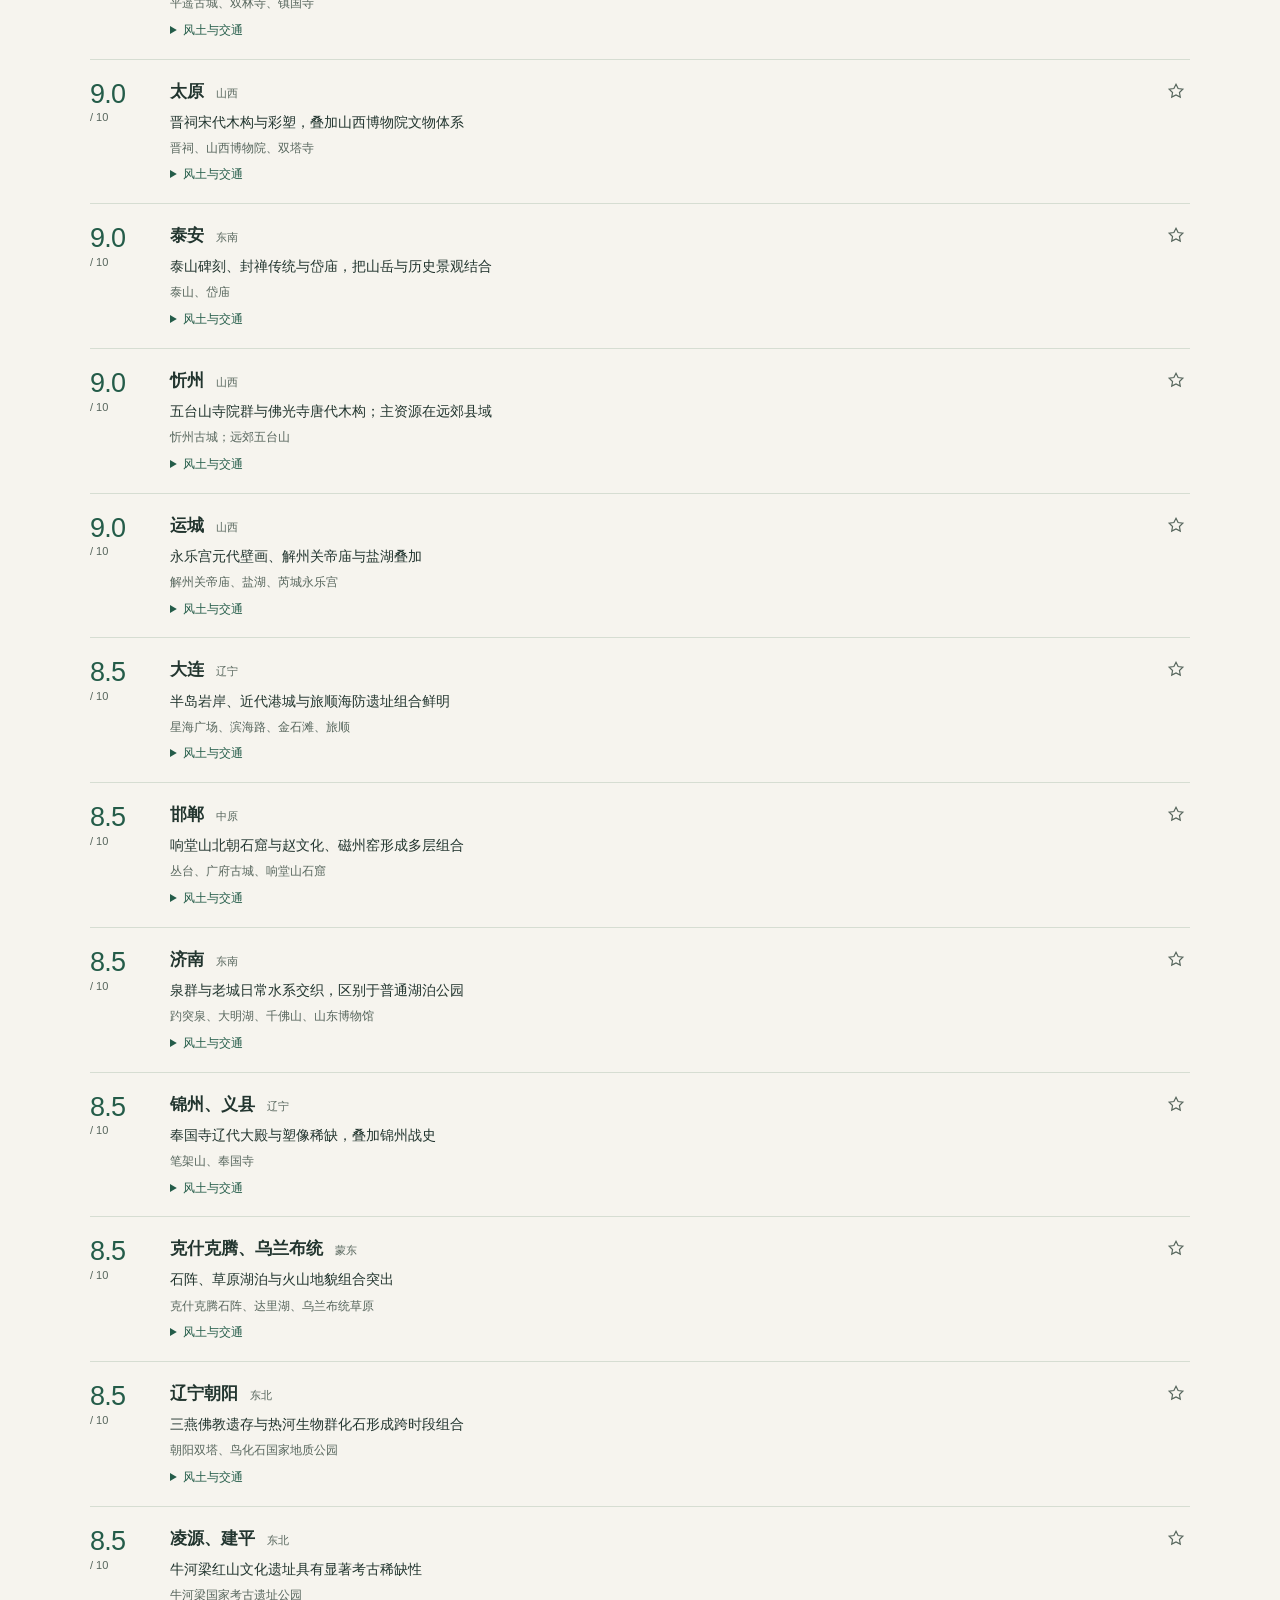
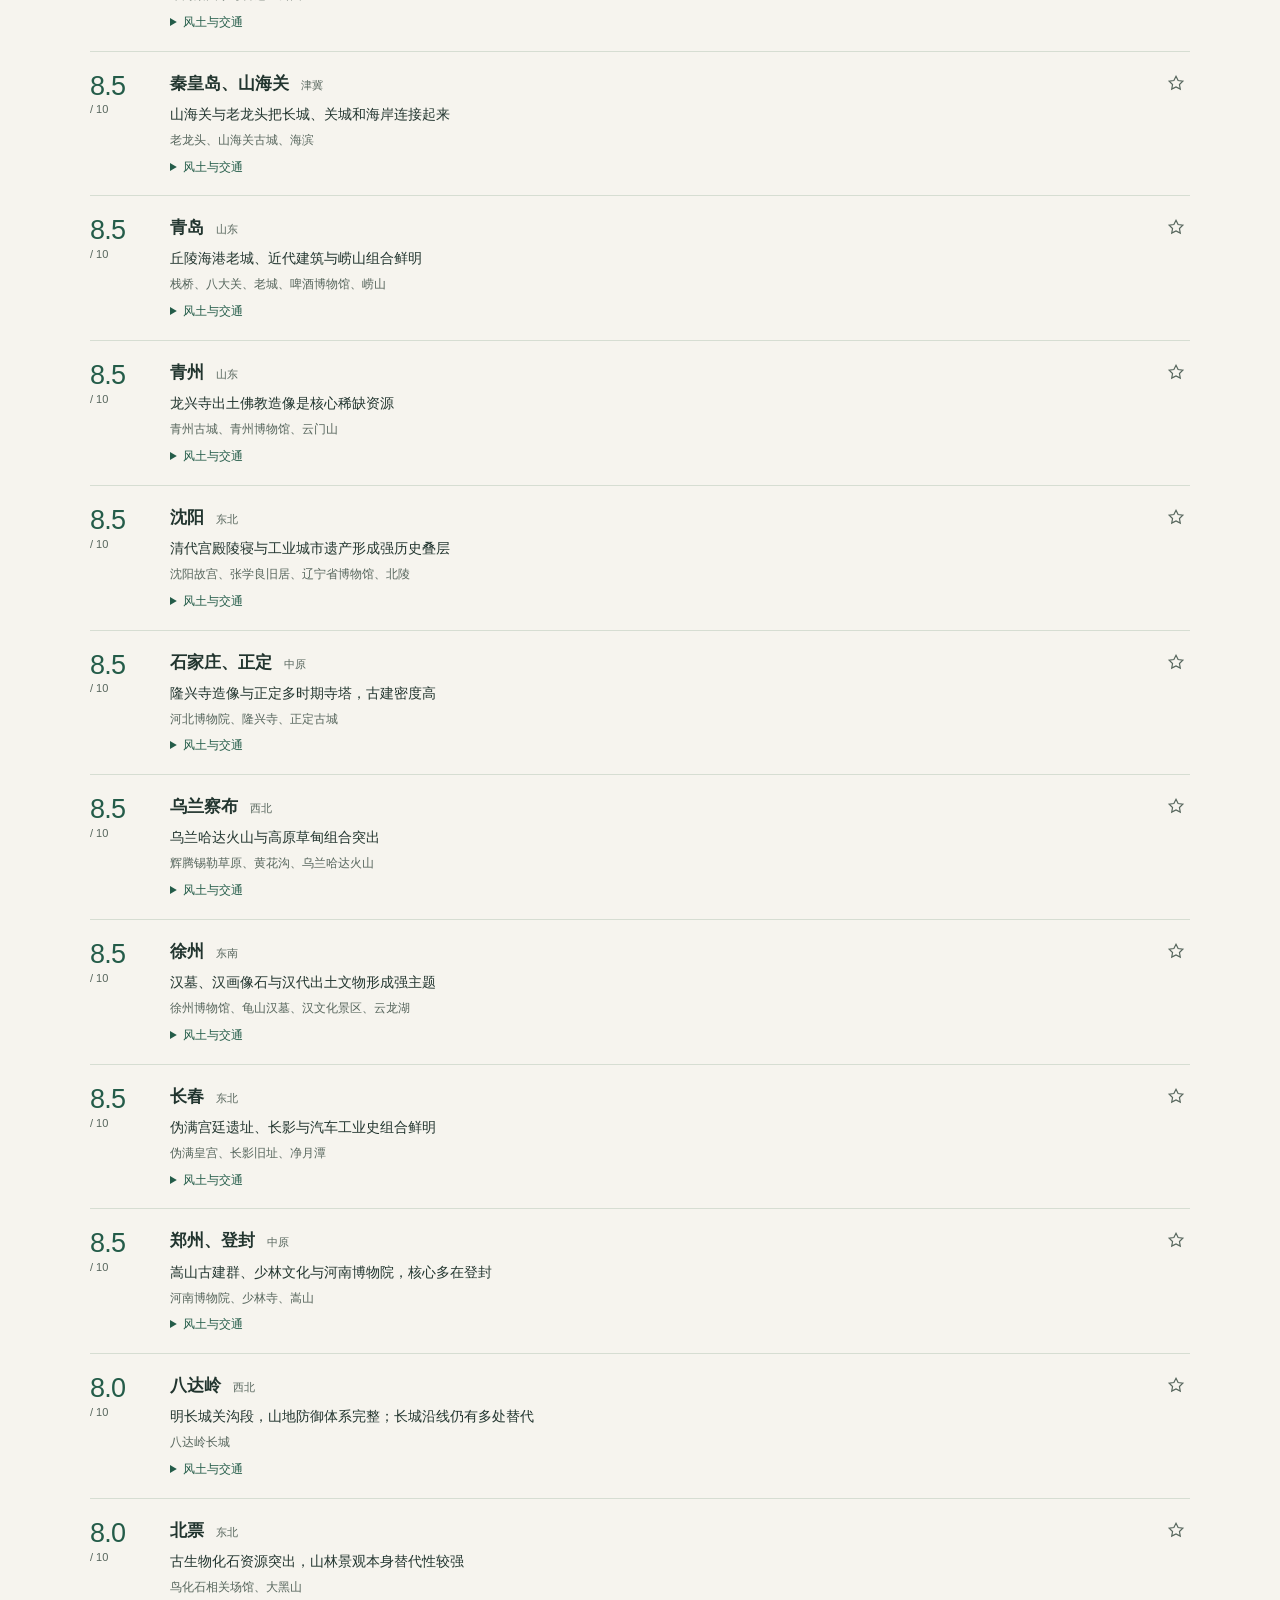
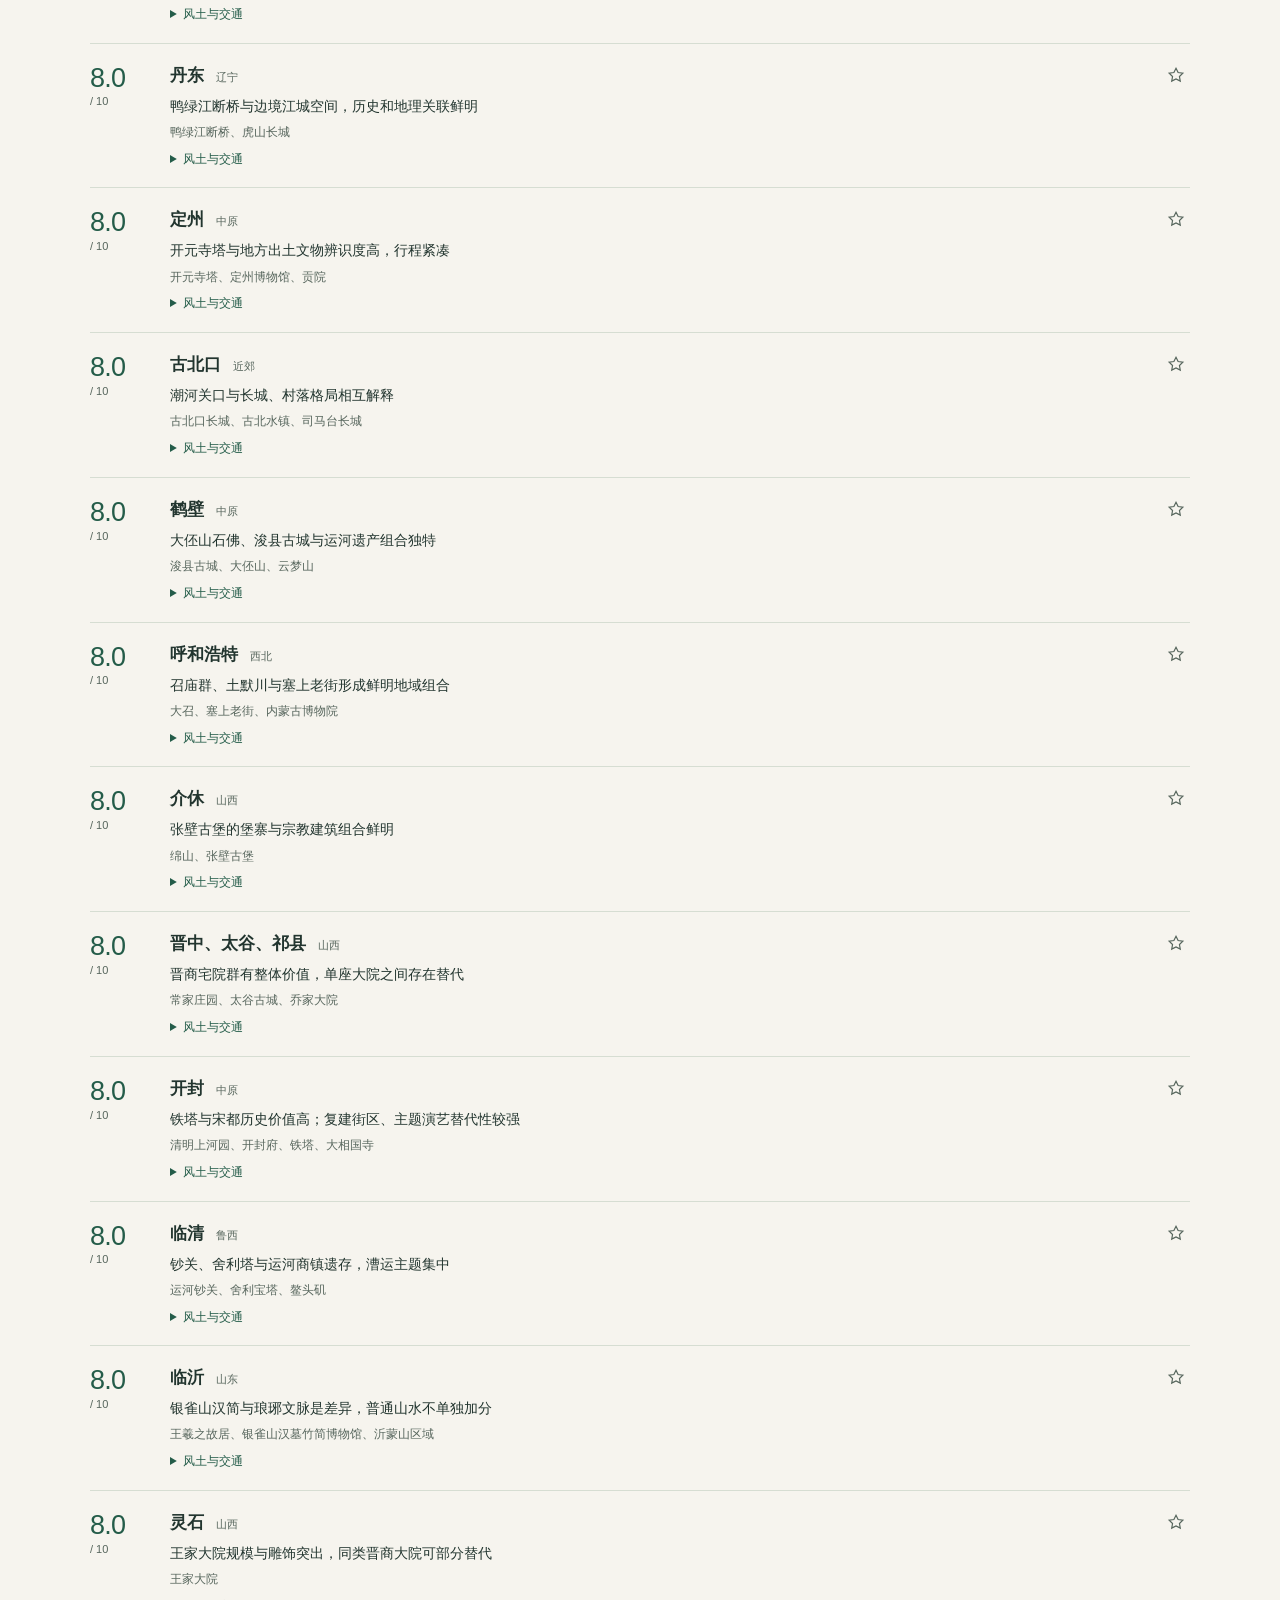
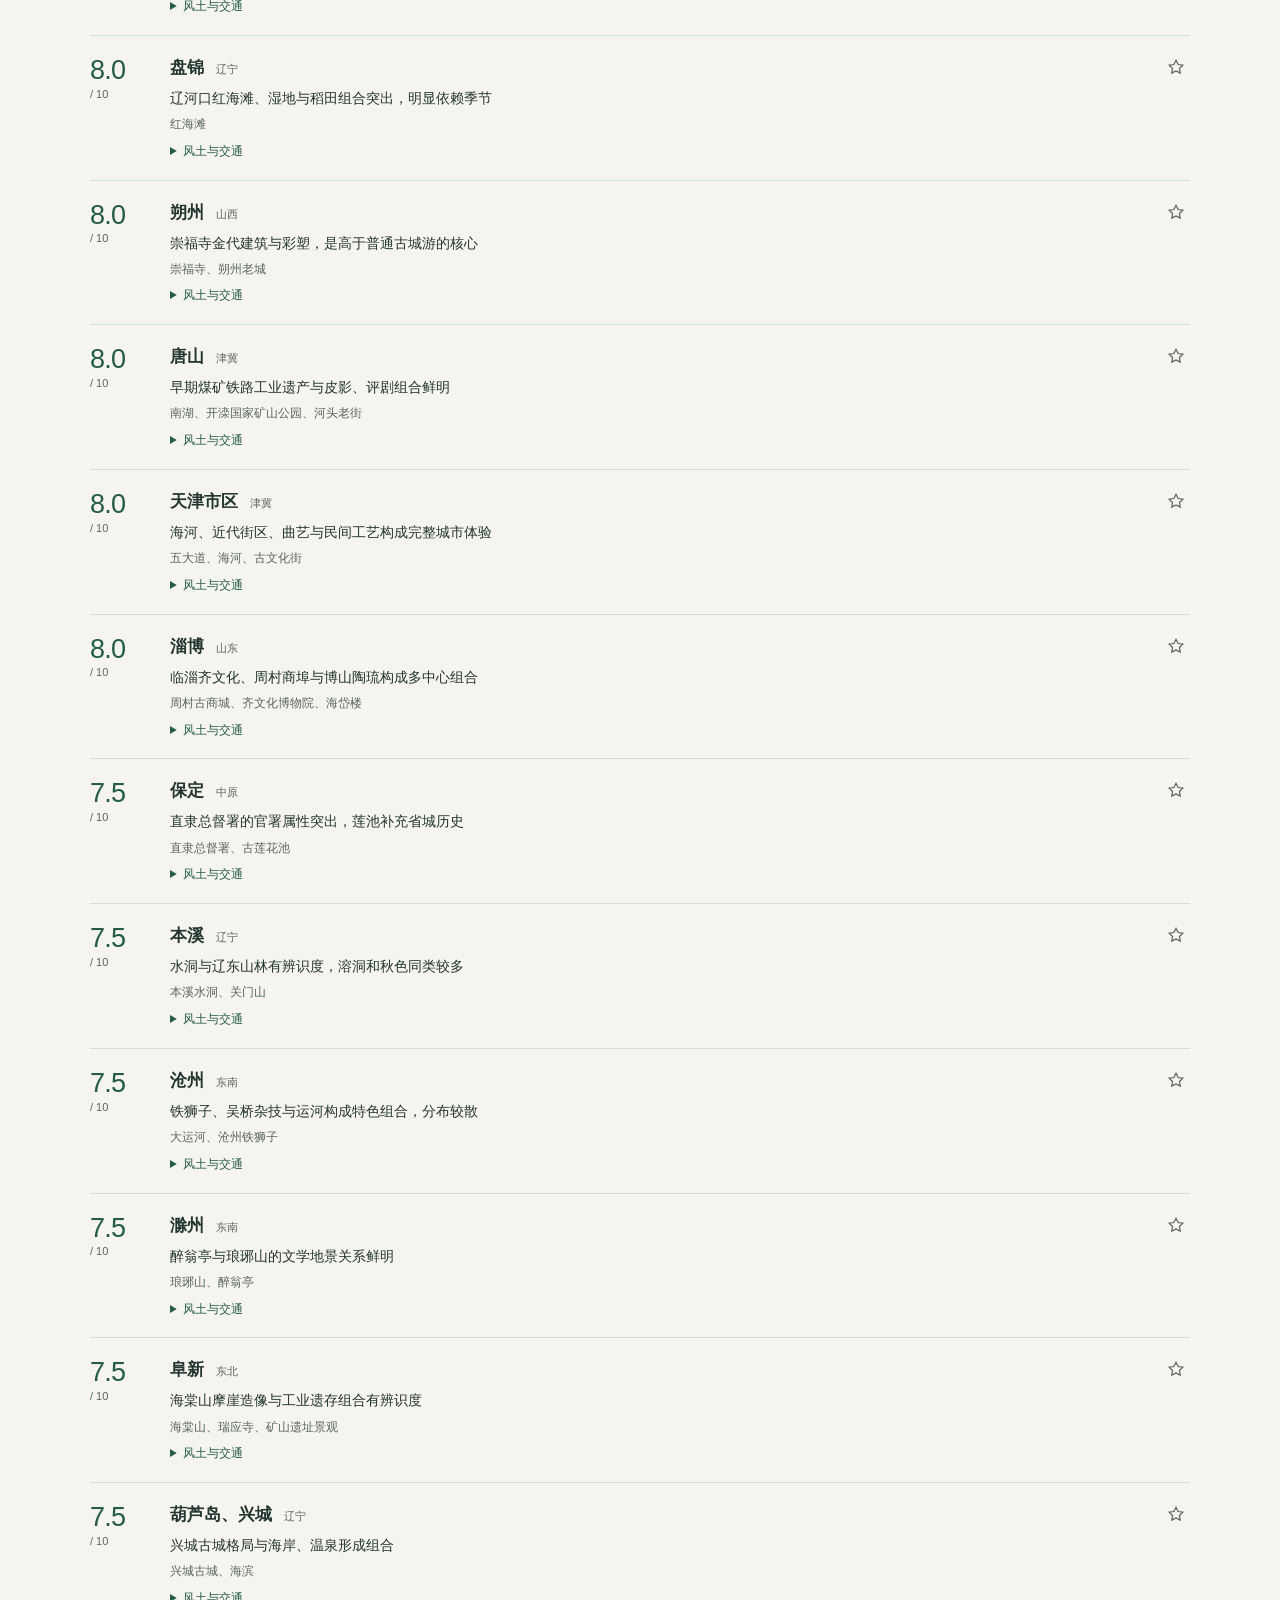
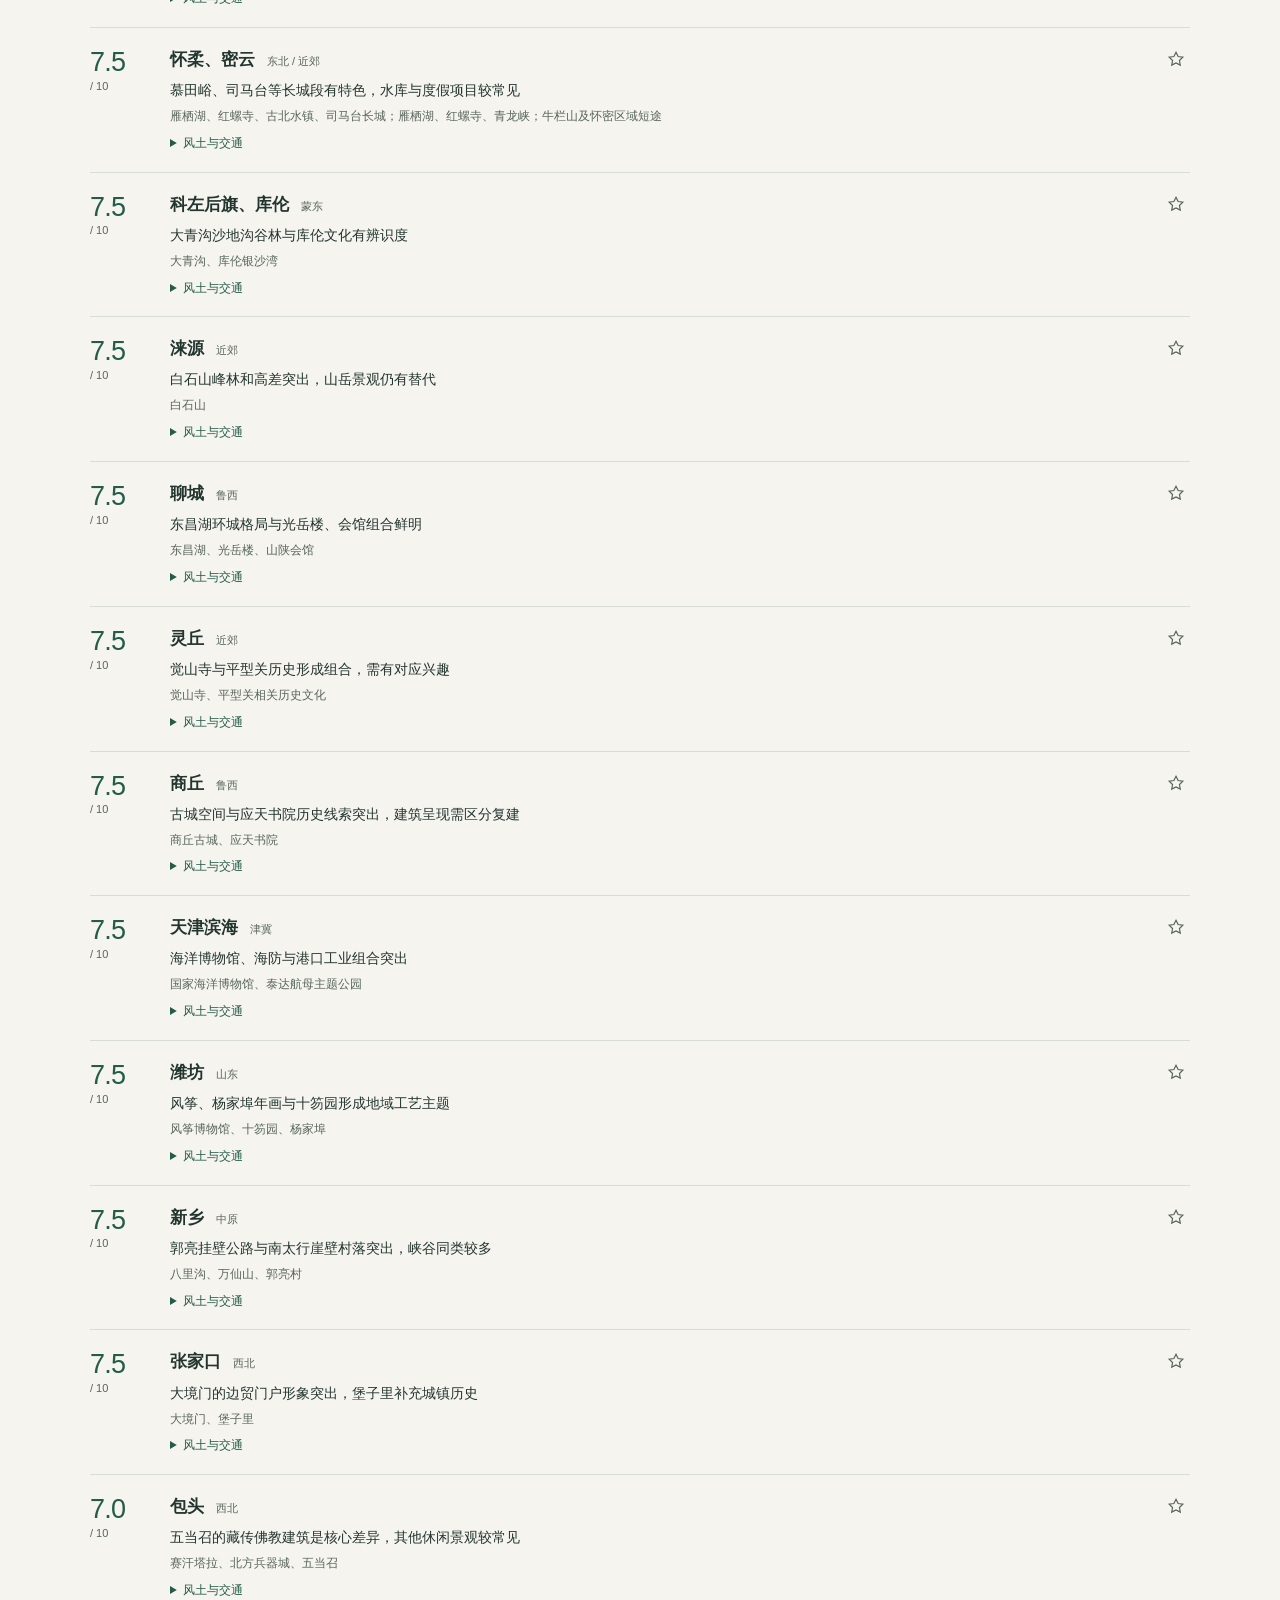
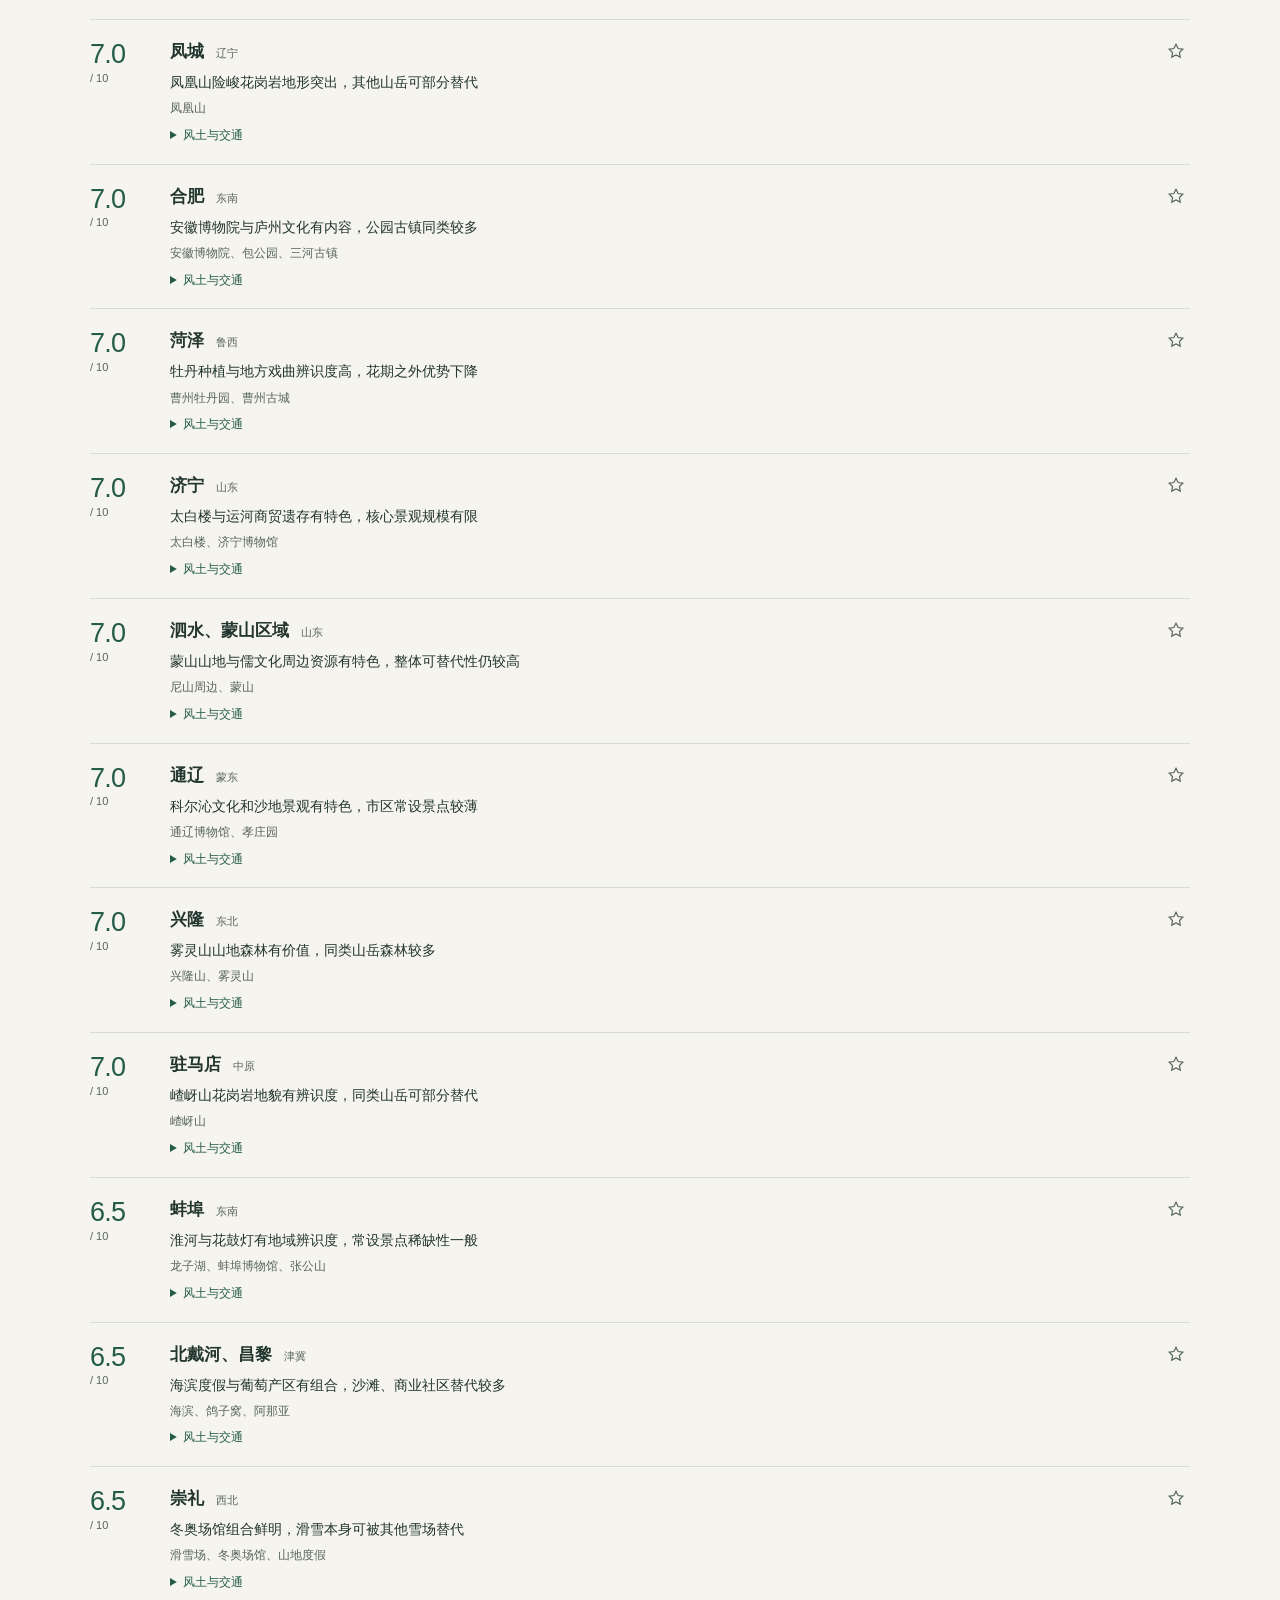
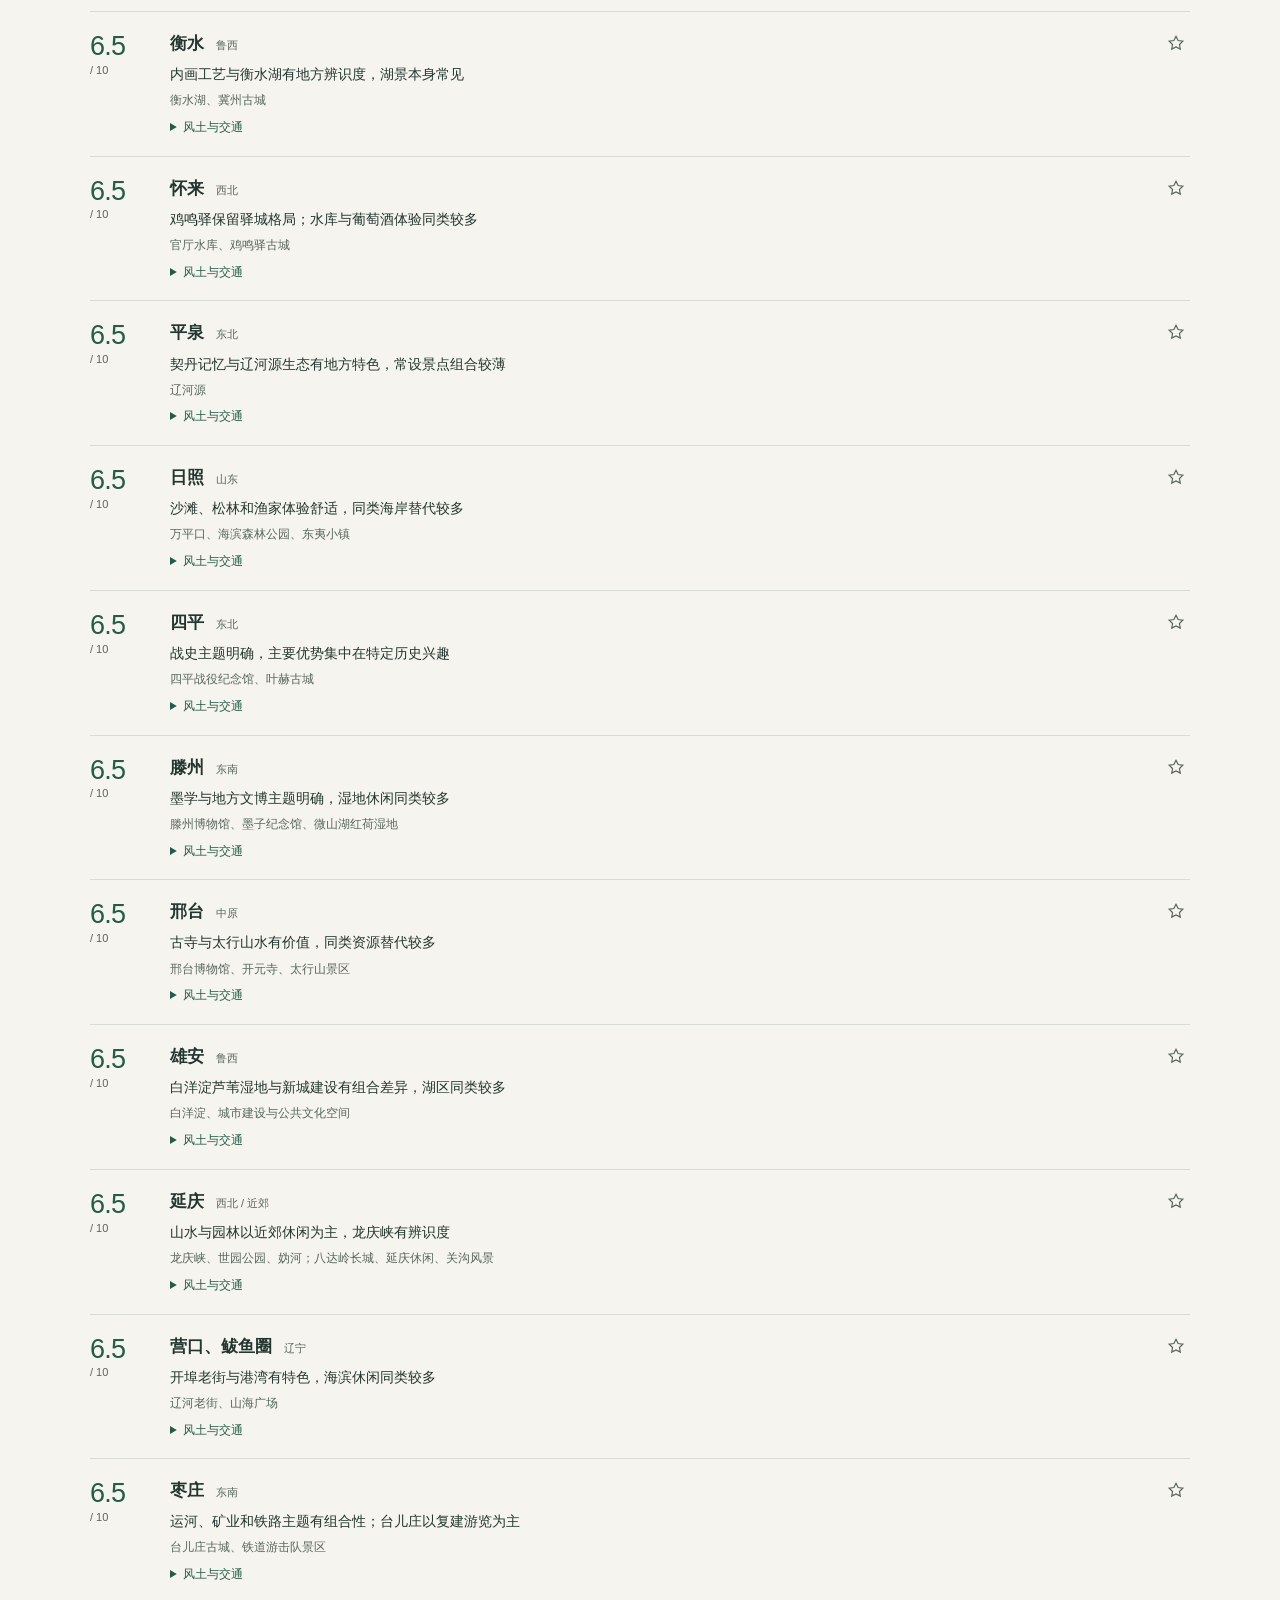
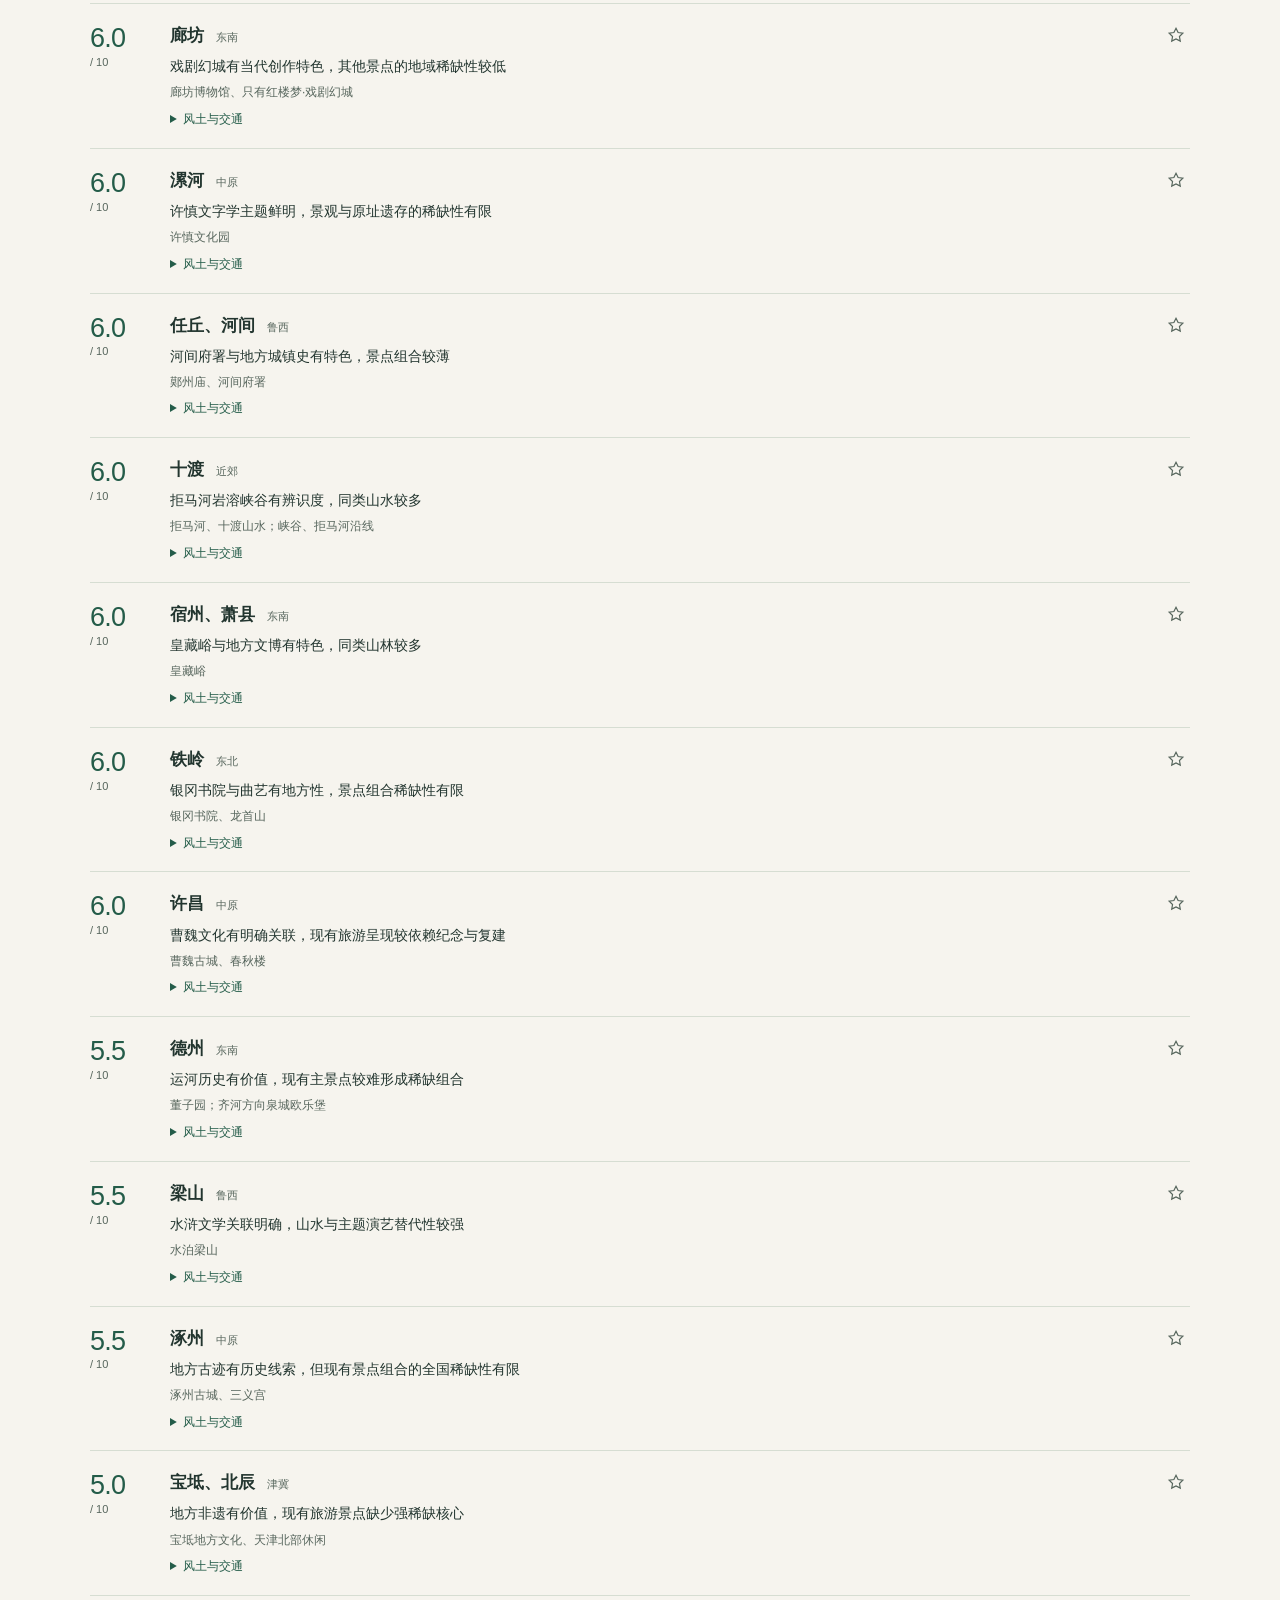
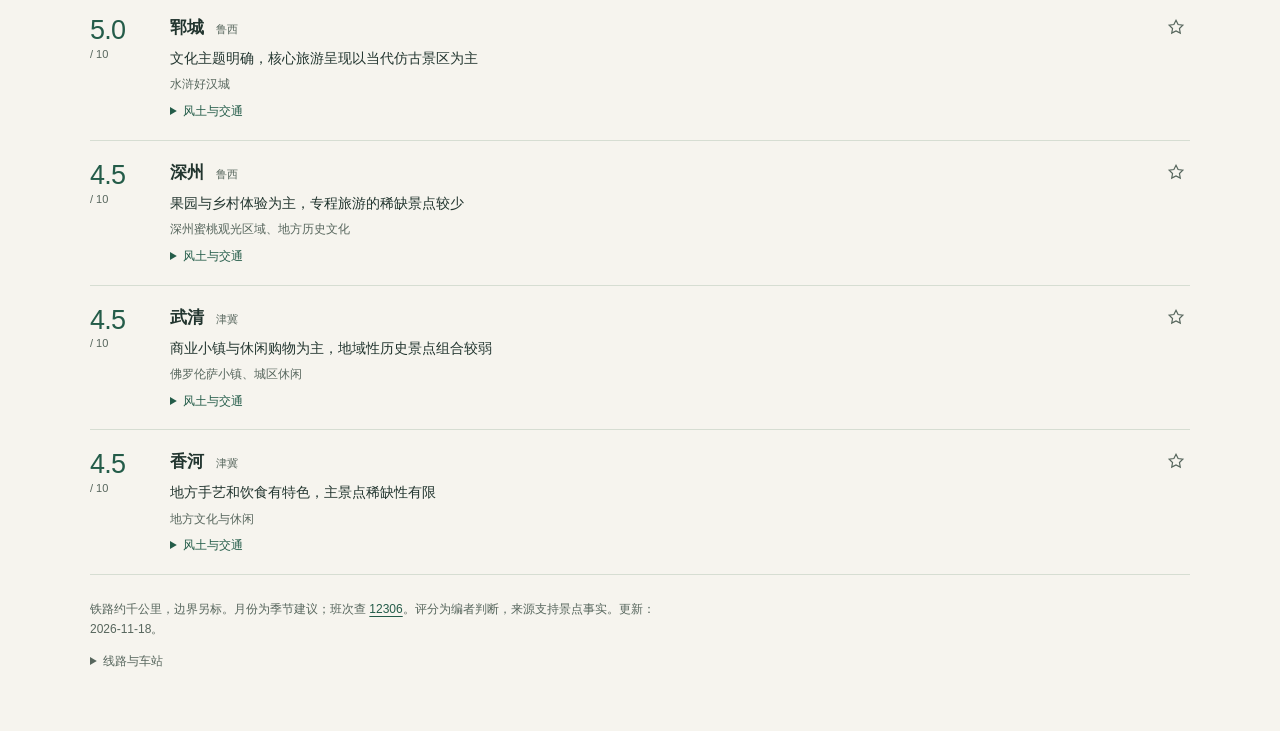
==== commit 0647508d: "Add real railway map and locally saved travel times" ====
--- a/index.html
+++ b/index.html
@@ -4,7 +4,7 @@
 @media(max-width:850px){.filters{grid-template-columns:repeat(2,minmax(0,1fr))}.filters input{grid-column:1/-1}.filters select:last-child{grid-column:1/-1}.bar{align-items:start}.actions{gap:10px}main{padding:24px 20px 40px}}
 @media(max-width:520px){main{padding:20px 16px 35px}header{display:block}h1{font-size:21px}header p{margin-top:5px}.place{grid-template-columns:45px minmax(0,1fr) 24px;gap:10px;padding:16px 0}.score{font-size:24px}.heading h2{font-size:16px}.heading{gap:4px 10px}.reason{font-size:13px}.facts,.station-list{grid-template-columns:1fr}.bar{gap:8px;flex-wrap:wrap}.actions{gap:12px}.sights{line-height:1.8}}
 @media print{main{padding:0}.filters,.bar,.star,.method{display:none}.place{break-inside:avoid}.score{font-size:22px}.detail{font-size:11px}footer{font-size:10px}body{background:#fff}}
-</style></head><body><main><header><h1>北京周边逃逸行动</h1><p>约 1000 km · 景点独特性 / 10</p></header>
+</style></head><body><main><header><h1>北京周边逃逸行动</h1><p><a href="beijing_real_rail_map_v2.html">铁路地图</a> · 约 1000 km · 景点独特性 / 10</p></header>
 <div class="filters"><input id="q" type="search" aria-label="搜索城市、景点、美食" placeholder="城市、景点、美食"><select id="route" aria-label="线路"><option value="">全部线路</option></select><select id="station" aria-label="北京出发站"><option value="">全部出发站</option></select><select id="sort" aria-label="排序"><option value="score">独特性从高到低</option><option value="route">按线路排列</option><option value="name">按城市名称</option></select></div>
 <div class="bar"><span id="count" role="status" aria-live="polite" tabindex="-1"></span><div class="actions"><label><input id="saved" type="checkbox">收藏</label><button id="reset">重置</button><button id="print">打印</button></div></div>
 <details class="method"><summary>评分标准</summary><p>主观评分：看景点稀缺性、原真性与地域辨识度。9—10：很难替代；7—8.5：特色鲜明；5—6.5：同类较多；低于 5：以通用休闲为主。评价范围为本条所列景点，含注明的远郊县域。</p></details>
